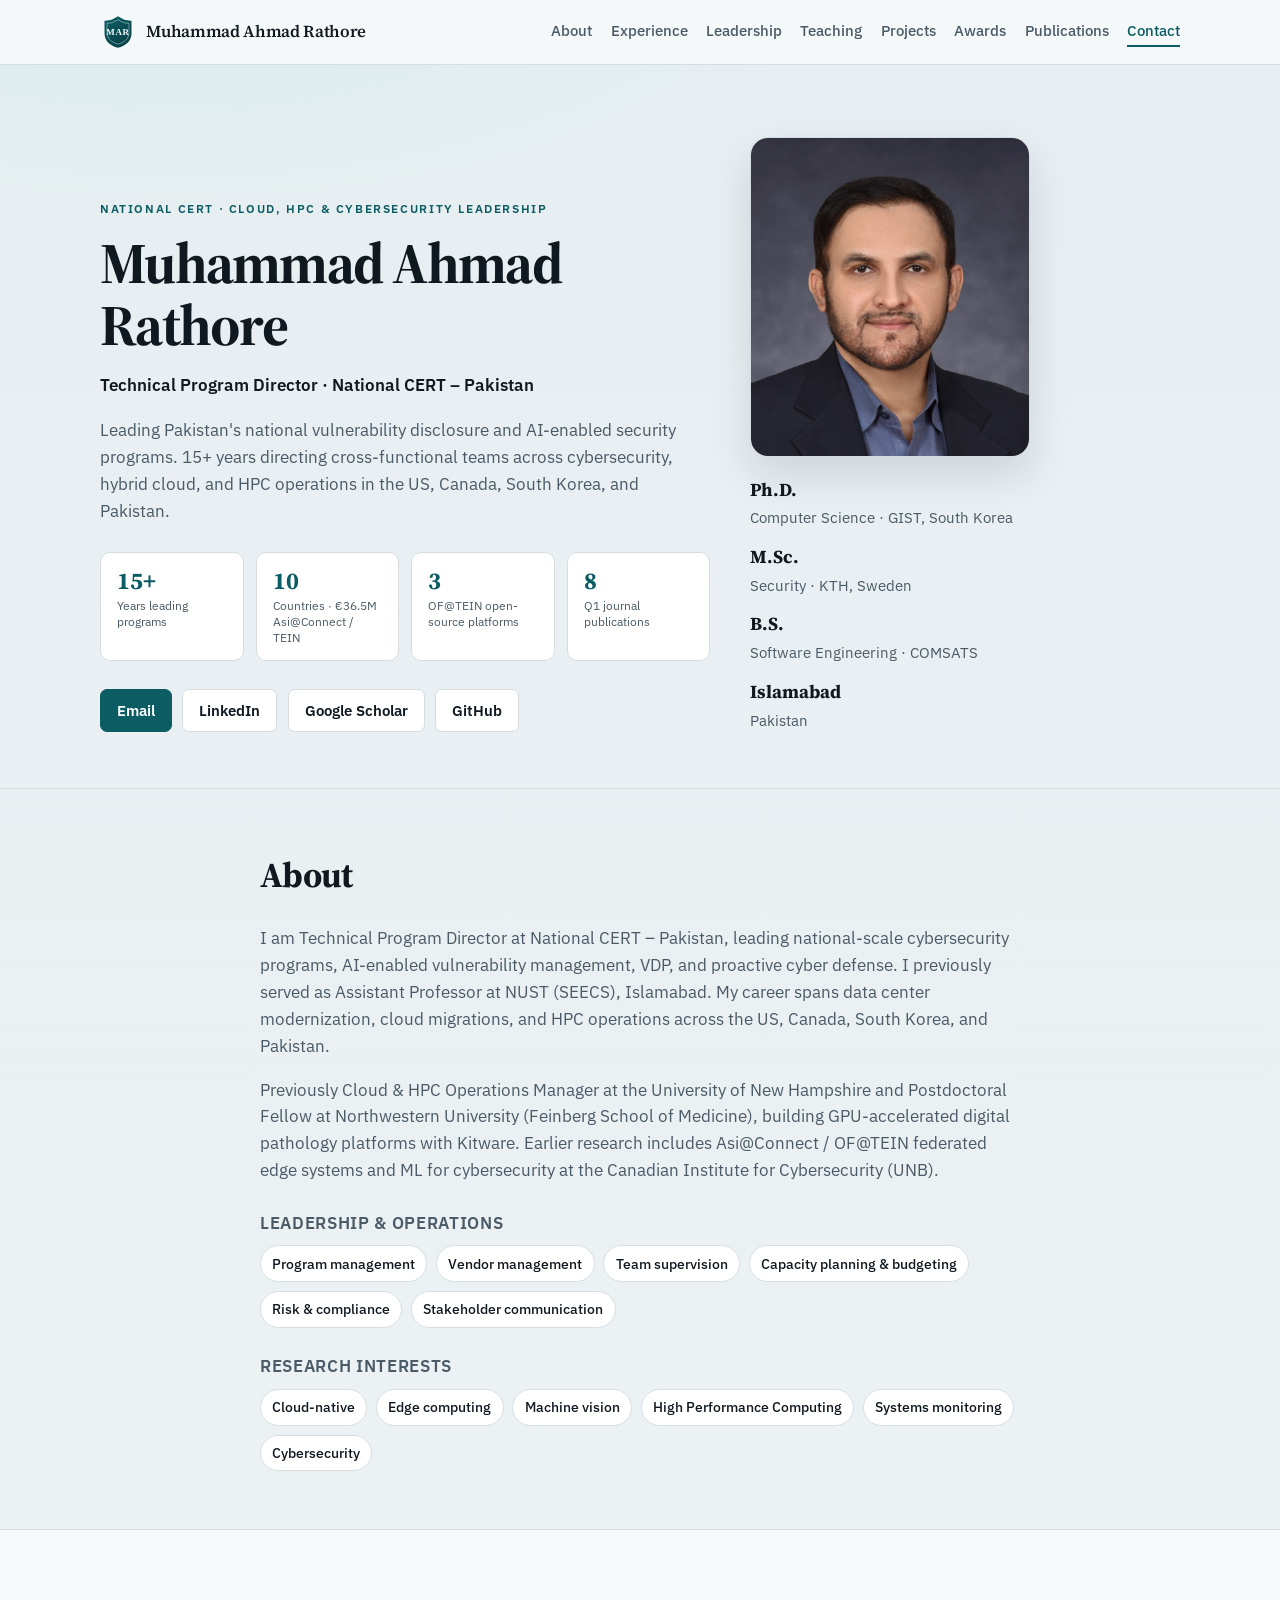
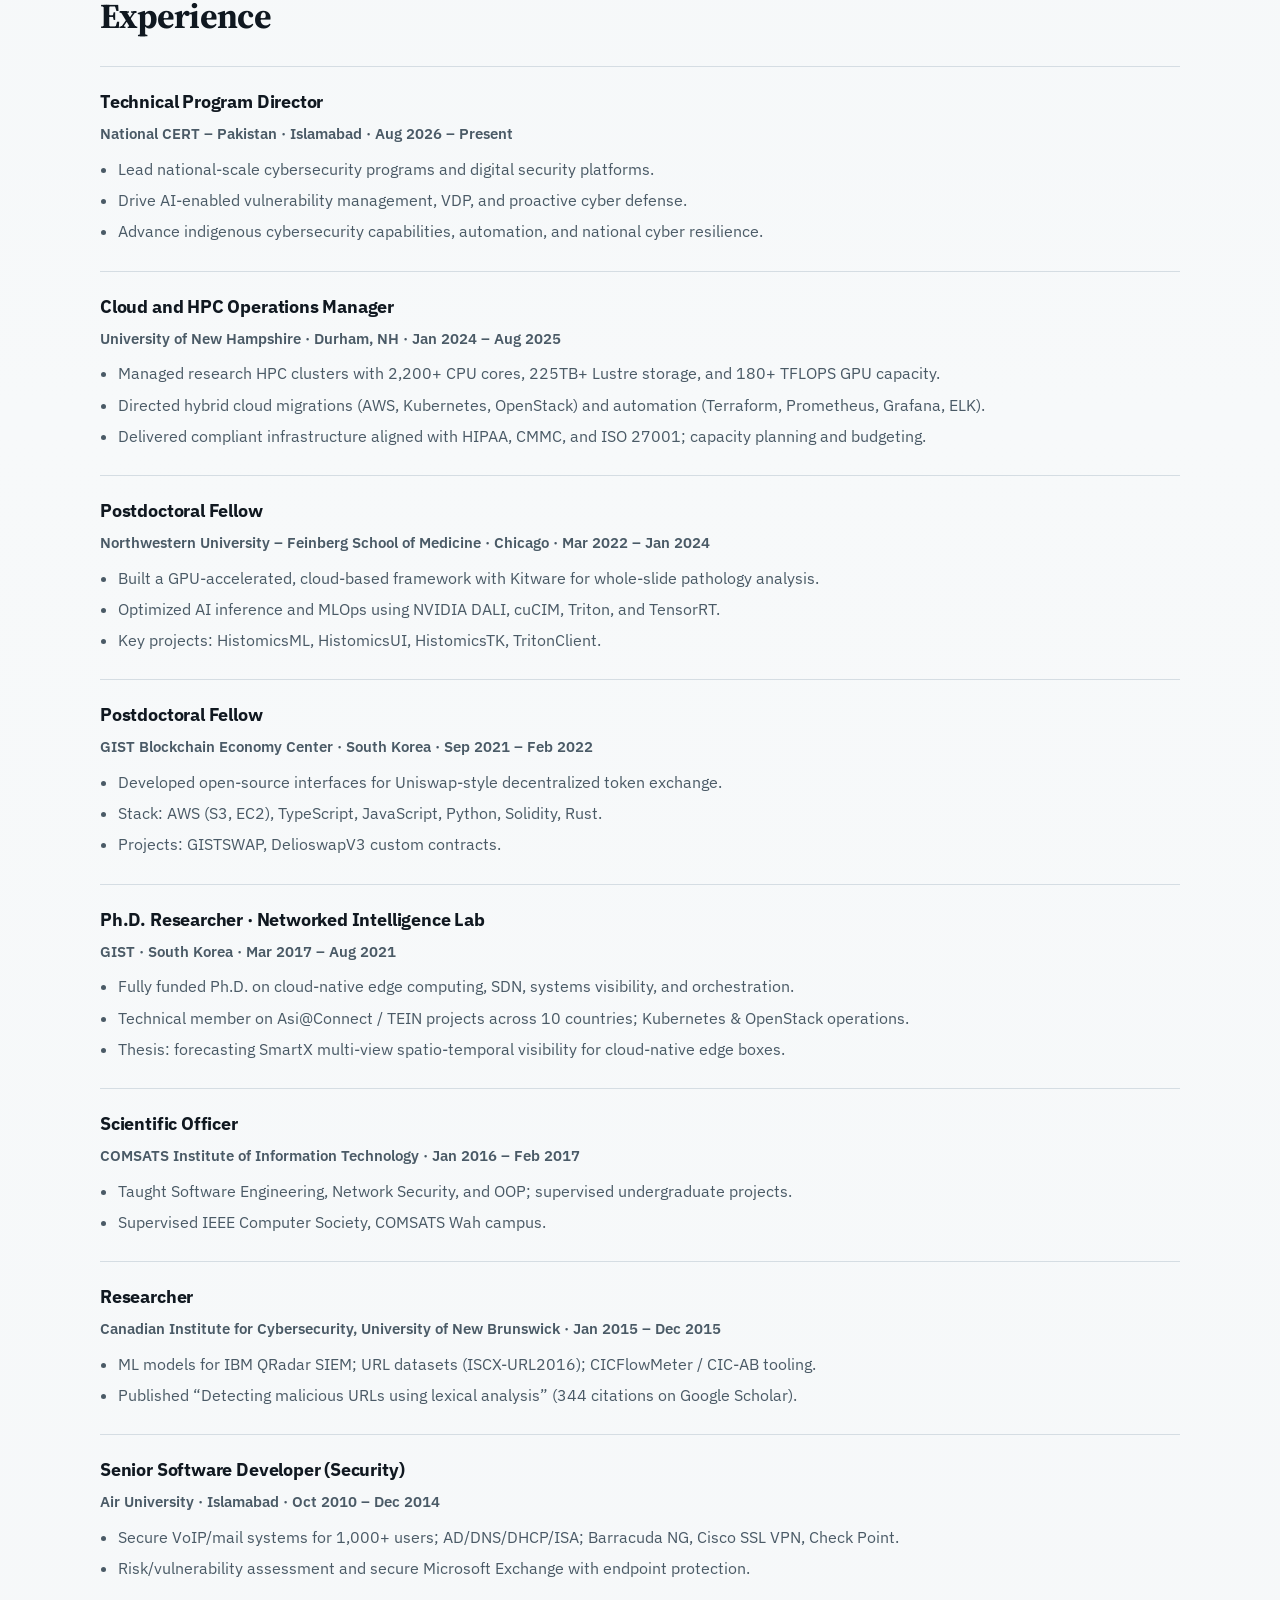
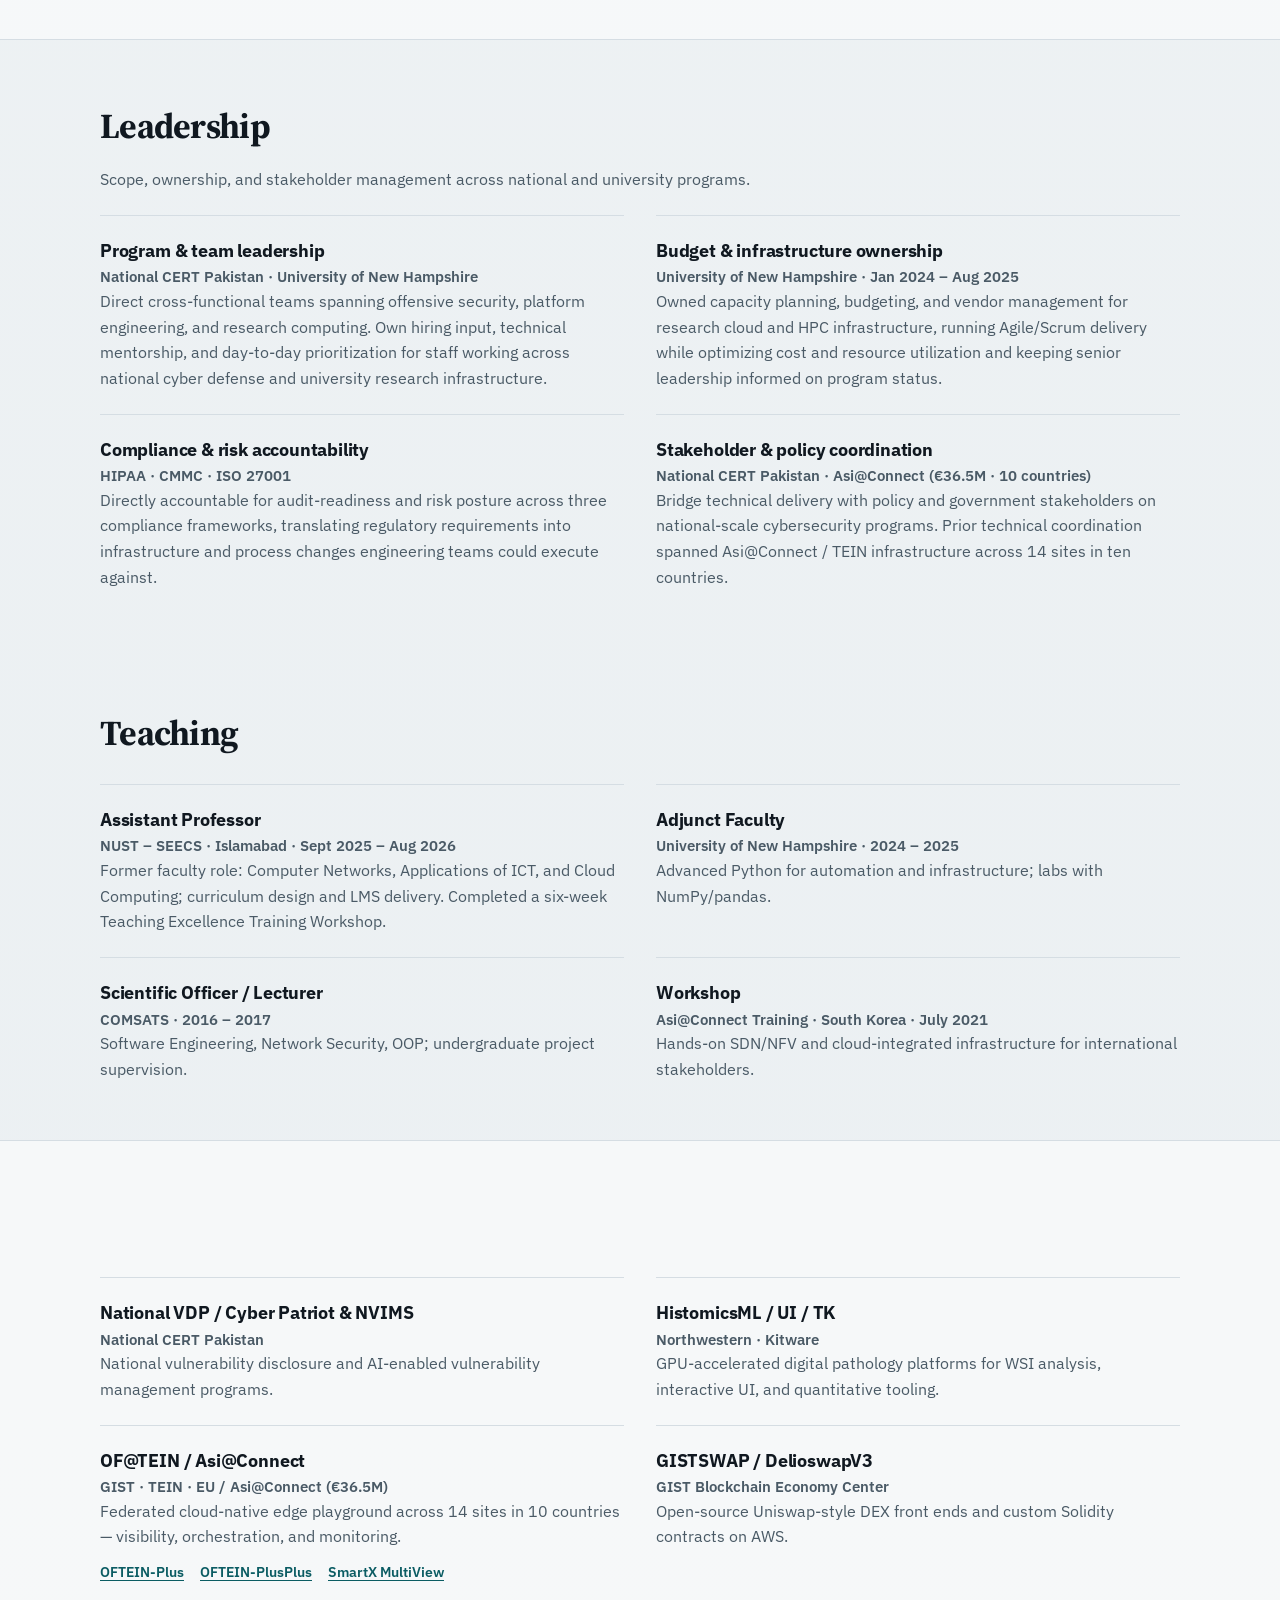
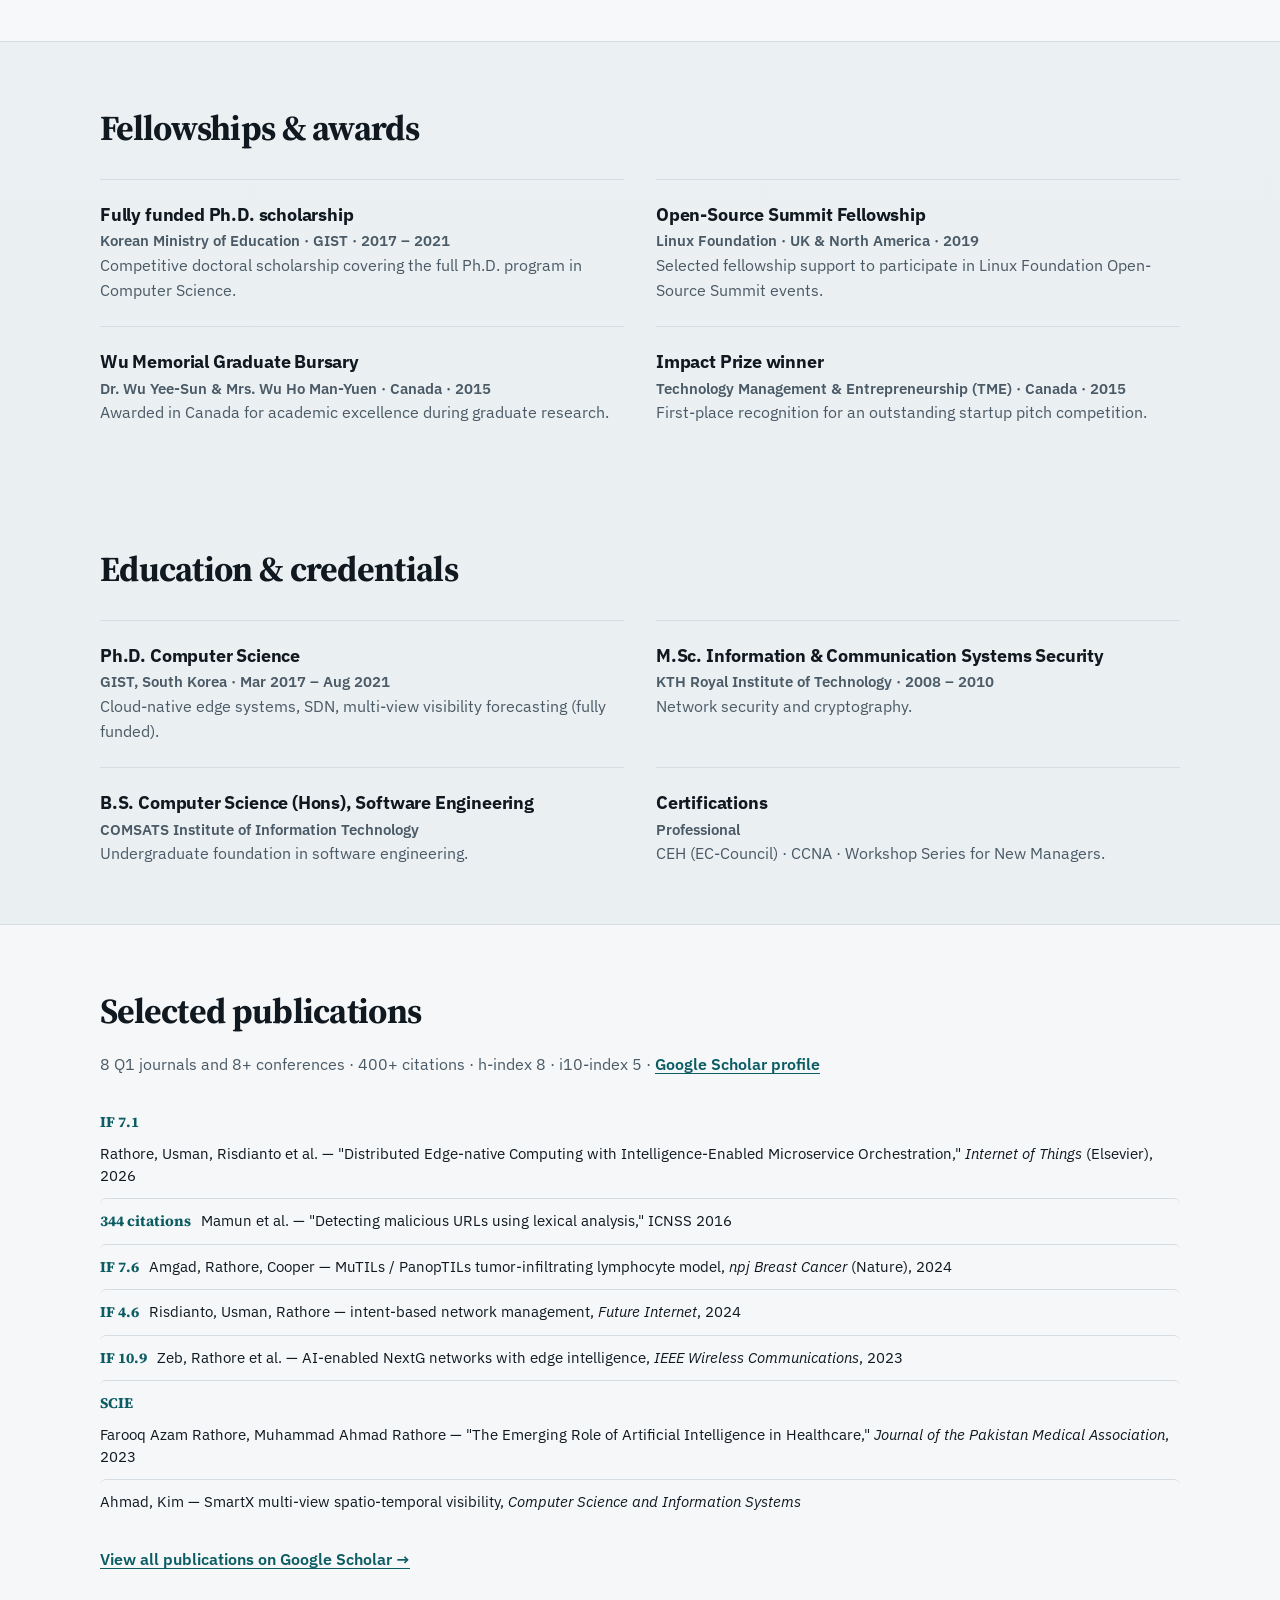
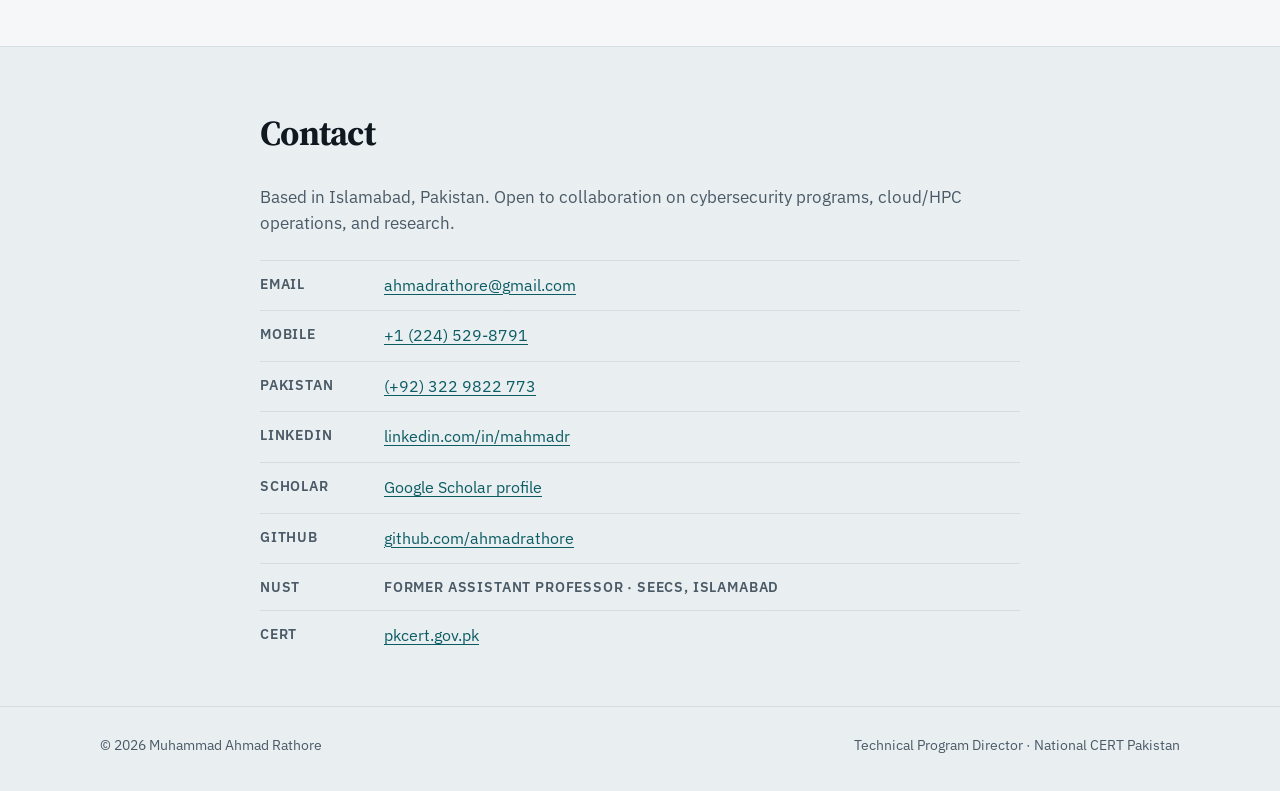
==== index.html @ 33377bb5 "Add fellowships/awards from CVs and strengthen scroll fade. Co-authored-by: Cursor <cursoragent@curs" ====
<!DOCTYPE html>
<html lang="en">
<head>
  <meta charset="UTF-8" />
  <meta name="viewport" content="width=device-width, initial-scale=1" />
  <meta name="description" content="Muhammad Ahmad Rathore — Technical Program Director at National CERT Pakistan. Cloud, HPC, cybersecurity, and research." />
  <title>Muhammad Ahmad Rathore</title>
  <link rel="preconnect" href="https://fonts.googleapis.com" />
  <link rel="preconnect" href="https://fonts.gstatic.com" crossorigin />
  <link href="https://fonts.googleapis.com/css2?family=IBM+Plex+Sans:wght@400;500;600;700&family=Source+Serif+4:opsz,wght@8..60,500;8..60,600;8..60,700&display=swap" rel="stylesheet" />
  <link rel="icon" href="assets/logo.svg" type="image/svg+xml" />
  <link rel="stylesheet" href="styles.css" />
</head>
<body>
  <header class="site-header">
    <div class="wrap header-inner">
      <a class="logo" href="#top">
        <img src="assets/logo.svg" alt="" width="36" height="36" />
        <span>Muhammad Ahmad Rathore</span>
      </a>
      <button class="nav-toggle" type="button" aria-label="Open menu" aria-expanded="false">Menu</button>
<nav class="site-nav" aria-label="Primary">
  <a href="#about">About</a>
  <a href="#experience">Experience</a>
  <a href="#leadership">Leadership</a>
  <a href="#teaching">Teaching</a>
  <a href="#projects">Projects</a>
  <a href="#awards">Awards</a>
  <a href="#publications">Publications</a>
  <a href="#contact">Contact</a>
</nav>
    </div>
  </header>

  <main id="top">
<section class="hero">
  <div class="wrap hero-grid">
    <div class="hero-copy">
      <p class="eyebrow">National CERT · Cloud, HPC &amp; Cybersecurity Leadership</p>
      <h1>Muhammad Ahmad Rathore</h1>
      <p class="role">Technical Program Director · National CERT – Pakistan</p>
      <p class="lede">
        Leading Pakistan's national vulnerability disclosure and AI-enabled security programs.
        15+ years directing cross-functional teams across cybersecurity, hybrid cloud, and HPC
        operations in the US, Canada, South Korea, and Pakistan.
      </p>

      <!-- NEW: impact stats band -->
      <div class="hero-stats reveal-group" aria-label="Career highlights">
        <div class="hero-stat">
          <span class="hero-stat-value" data-count-to="15" data-count-suffix="+">0</span>
          <span class="hero-stat-label">Years leading programs</span>
        </div>
        <div class="hero-stat">
          <span class="hero-stat-value" data-count-to="10">0</span>
          <span class="hero-stat-label">Countries · €36.5M Asi@Connect / TEIN</span>
        </div>
        <div class="hero-stat">
          <span class="hero-stat-value" data-count-to="3">0</span>
          <span class="hero-stat-label">OF@TEIN open-source platforms</span>
        </div>
        <div class="hero-stat">
          <span class="hero-stat-value" data-count-to="8">0</span>
          <span class="hero-stat-label">Q1 journal publications</span>
        </div>
      </div>

      <div class="hero-actions">
        <a class="btn primary" href="mailto:ahmadrathore@gmail.com">Email</a>
        <a class="btn" href="https://www.linkedin.com/in/mahmadr" target="_blank" rel="noopener">LinkedIn</a>
        <a class="btn" href="https://scholar.google.com/citations?user=GoiH9mkAAAAJ&amp;hl=en" target="_blank" rel="noopener">Google Scholar</a>
        <a class="btn" href="https://github.com/ahmadrathore" target="_blank" rel="noopener">GitHub</a>
      </div>
    </div>

    <aside class="hero-aside reveal" aria-label="Profile">
      <img class="portrait" src="assets/profile.jpg" alt="Portrait of Muhammad Ahmad Rathore" width="320" height="320" />
      <div class="hero-facts">
        <div><strong>Ph.D.</strong><span>Computer Science · GIST, South Korea</span></div>
        <div><strong>M.Sc.</strong><span>Security · KTH, Sweden</span></div>
        <div><strong>B.S.</strong><span>Software Engineering · COMSATS</span></div>
        <div><strong>Islamabad</strong><span>Pakistan</span></div>
      </div>
    </aside>
  </div>
</section>

    <section id="about" class="section">
      <div class="wrap narrow">
        <h2 class="reveal">About</h2>
        <p>
          I am Technical Program Director at National CERT – Pakistan, leading national-scale cybersecurity programs,
          AI-enabled vulnerability management, VDP, and proactive cyber defense. I previously served as Assistant Professor
          at NUST (SEECS), Islamabad. My career spans data center modernization, cloud migrations, and HPC
          operations across the US, Canada, South Korea, and Pakistan.
        </p>
        <p>
          Previously Cloud &amp; HPC Operations Manager at the University of New Hampshire and Postdoctoral Fellow at
          Northwestern University (Feinberg School of Medicine), building GPU-accelerated digital pathology platforms
          with Kitware. Earlier research includes Asi@Connect / OF@TEIN federated edge systems and ML for cybersecurity
          at the Canadian Institute for Cybersecurity (UNB).
        </p>
        <p class="interests-label">Leadership &amp; operations</p>
        <ul class="skill-row reveal-group">
          <li>Program management</li>
          <li>Vendor management</li>
          <li>Team supervision</li>
          <li>Capacity planning &amp; budgeting</li>
          <li>Risk &amp; compliance</li>
          <li>Stakeholder communication</li>
        </ul>
        <p class="interests-label">Research interests</p>
        <ul class="skill-row reveal-group">
          <li>Cloud-native</li>
          <li>Edge computing</li>
          <li>Machine vision</li>
          <li>High Performance Computing</li>
          <li>Systems monitoring</li>
          <li>Cybersecurity</li>
        </ul>
      </div>
    </section>

    <section id="experience" class="section tint">
      <div class="wrap">
        <h2 class="reveal">Experience</h2>
        <div class="timeline reveal-group">
          <article>
            <header>
              <h3>Technical Program Director</h3>
              <p class="meta">National CERT – Pakistan · Islamabad · Aug 2026 – Present</p>
            </header>
            <ul>
              <li>Lead national-scale cybersecurity programs and digital security platforms.</li>
              <li>Drive AI-enabled vulnerability management, VDP, and proactive cyber defense.</li>
              <li>Advance indigenous cybersecurity capabilities, automation, and national cyber resilience.</li>
            </ul>
          </article>
          <article>
            <header>
              <h3>Cloud and HPC Operations Manager</h3>
              <p class="meta">University of New Hampshire · Durham, NH · Jan 2024 – Aug 2025</p>
            </header>
            <ul>
              <li>Managed research HPC clusters with 2,200+ CPU cores, 225TB+ Lustre storage, and 180+ TFLOPS GPU capacity.</li>
              <li>Directed hybrid cloud migrations (AWS, Kubernetes, OpenStack) and automation (Terraform, Prometheus, Grafana, ELK).</li>
              <li>Delivered compliant infrastructure aligned with HIPAA, CMMC, and ISO 27001; capacity planning and budgeting.</li>
            </ul>
          </article>
          <article>
            <header>
              <h3>Postdoctoral Fellow</h3>
              <p class="meta">Northwestern University – Feinberg School of Medicine · Chicago · Mar 2022 – Jan 2024</p>
            </header>
            <ul>
              <li>Built a GPU-accelerated, cloud-based framework with Kitware for whole-slide pathology analysis.</li>
              <li>Optimized AI inference and MLOps using NVIDIA DALI, cuCIM, Triton, and TensorRT.</li>
              <li>Key projects: HistomicsML, HistomicsUI, HistomicsTK, TritonClient.</li>
            </ul>
          </article>
          <article>
            <header>
              <h3>Postdoctoral Fellow</h3>
              <p class="meta">GIST Blockchain Economy Center · South Korea · Sep 2021 – Feb 2022</p>
            </header>
            <ul>
              <li>Developed open-source interfaces for Uniswap-style decentralized token exchange.</li>
              <li>Stack: AWS (S3, EC2), TypeScript, JavaScript, Python, Solidity, Rust.</li>
              <li>Projects: GISTSWAP, DelioswapV3 custom contracts.</li>
            </ul>
          </article>
          <article>
            <header>
              <h3>Ph.D. Researcher · Networked Intelligence Lab</h3>
              <p class="meta">GIST · South Korea · Mar 2017 – Aug 2021</p>
            </header>
            <ul>
              <li>Fully funded Ph.D. on cloud-native edge computing, SDN, systems visibility, and orchestration.</li>
              <li>Technical member on Asi@Connect / TEIN projects across 10 countries; Kubernetes &amp; OpenStack operations.</li>
              <li>Thesis: forecasting SmartX multi-view spatio-temporal visibility for cloud-native edge boxes.</li>
            </ul>
          </article>
          <article>
            <header>
              <h3>Scientific Officer</h3>
              <p class="meta">COMSATS Institute of Information Technology · Jan 2016 – Feb 2017</p>
            </header>
            <ul>
              <li>Taught Software Engineering, Network Security, and OOP; supervised undergraduate projects.</li>
              <li>Supervised IEEE Computer Society, COMSATS Wah campus.</li>
            </ul>
          </article>
          <article>
            <header>
              <h3>Researcher</h3>
              <p class="meta">Canadian Institute for Cybersecurity, University of New Brunswick · Jan 2015 – Dec 2015</p>
            </header>
            <ul>
              <li>ML models for IBM QRadar SIEM; URL datasets (ISCX-URL2016); CICFlowMeter / CIC-AB tooling.</li>
              <li>Published “Detecting malicious URLs using lexical analysis” (344 citations on Google Scholar).</li>
            </ul>
          </article>
          <article>
            <header>
              <h3>Senior Software Developer (Security)</h3>
              <p class="meta">Air University · Islamabad · Oct 2010 – Dec 2014</p>
            </header>
            <ul>
              <li>Secure VoIP/mail systems for 1,000+ users; AD/DNS/DHCP/ISA; Barracuda NG, Cisco SSL VPN, Check Point.</li>
              <li>Risk/vulnerability assessment and secure Microsoft Exchange with endpoint protection.</li>
            </ul>
          </article>
        </div>
      </div>
    </section>

<section id="leadership" class="section">
  <div class="wrap">
    <h2 class="reveal">Leadership</h2>
    <p class="section-note">Scope, ownership, and stakeholder management across national and university programs.</p>

    <div class="split reveal-group">
      <article>
        <h3>Program &amp; team leadership</h3>
        <p class="meta">National CERT Pakistan · University of New Hampshire</p>
        <p>
          Direct cross-functional teams spanning offensive security, platform engineering, and
          research computing. Own hiring input, technical mentorship, and day-to-day prioritization
          for staff working across national cyber defense and university research infrastructure.
        </p>
      </article>

      <article>
        <h3>Budget &amp; infrastructure ownership</h3>
        <p class="meta">University of New Hampshire · Jan 2024 – Aug 2025</p>
        <p>
          Owned capacity planning, budgeting, and vendor management for research cloud and HPC
          infrastructure, running Agile/Scrum delivery while optimizing cost and resource
          utilization and keeping senior leadership informed on program status.
        </p>
      </article>

      <article>
        <h3>Compliance &amp; risk accountability</h3>
        <p class="meta">HIPAA · CMMC · ISO 27001</p>
        <p>
          Directly accountable for audit-readiness and risk posture across three compliance
          frameworks, translating regulatory requirements into infrastructure and process changes
          engineering teams could execute against.
        </p>
      </article>

      <article>
        <h3>Stakeholder &amp; policy coordination</h3>
        <p class="meta">National CERT Pakistan · Asi@Connect (€36.5M · 10 countries)</p>
        <p>
          Bridge technical delivery with policy and government stakeholders on national-scale
          cybersecurity programs. Prior technical coordination spanned Asi@Connect / TEIN
          infrastructure across 14 sites in ten countries.
        </p>
      </article>
    </div>
  </div>
</section>

    <section id="teaching" class="section">
      <div class="wrap">
        <h2 class="reveal">Teaching</h2>
        <div class="split reveal-group">
          <article>
            <h3>Assistant Professor</h3>
            <p class="meta">NUST – SEECS · Islamabad · Sept 2025 – Aug 2026</p>
            <p>Former faculty role: Computer Networks, Applications of ICT, and Cloud Computing; curriculum design and LMS delivery. Completed a six-week Teaching Excellence Training Workshop.</p>
          </article>
          <article>
            <h3>Adjunct Faculty</h3>
            <p class="meta">University of New Hampshire · 2024 – 2025</p>
            <p>Advanced Python for automation and infrastructure; labs with NumPy/pandas.</p>
          </article>
          <article>
            <h3>Scientific Officer / Lecturer</h3>
            <p class="meta">COMSATS · 2016 – 2017</p>
            <p>Software Engineering, Network Security, OOP; undergraduate project supervision.</p>
          </article>
          <article>
            <h3>Workshop</h3>
            <p class="meta">Asi@Connect Training · South Korea · July 2021</p>
            <p>Hands-on SDN/NFV and cloud-integrated infrastructure for international stakeholders.</p>
          </article>
        </div>
      </div>
    </section>

    <section id="projects" class="section tint">
      <div class="wrap">
        <h2 class="reveal">Projects</h2>
        <div class="split reveal-group">
          <article>
            <h3>National VDP / Cyber Patriot &amp; NVIMS</h3>
            <p class="meta">National CERT Pakistan</p>
            <p>National vulnerability disclosure and AI-enabled vulnerability management programs.</p>
          </article>
          <article>
            <h3>HistomicsML / UI / TK</h3>
            <p class="meta">Northwestern · Kitware</p>
            <p>GPU-accelerated digital pathology platforms for WSI analysis, interactive UI, and quantitative tooling.</p>
          </article>
          <article>
            <h3>OF@TEIN / Asi@Connect</h3>
            <p class="meta">GIST · TEIN · EU / Asi@Connect (€36.5M)</p>
            <p>Federated cloud-native edge playground across 14 sites in 10 countries — visibility, orchestration, and monitoring.</p>
            <p class="project-links">
              <a href="https://github.com/OFTEIN-NET/OFTEIN-Plus" target="_blank" rel="noopener">OFTEIN-Plus</a>
              <a href="https://github.com/OFTEIN-NET/OFTEIN-PlusPlus" target="_blank" rel="noopener">OFTEIN-PlusPlus</a>
              <a href="https://github.com/OFTEIN-NET/Visualization-SmartX-MultiView-OFTEIN" target="_blank" rel="noopener">SmartX MultiView</a>
            </p>
          </article>
          <article>
            <h3>GISTSWAP / DelioswapV3</h3>
            <p class="meta">GIST Blockchain Economy Center</p>
            <p>Open-source Uniswap-style DEX front ends and custom Solidity contracts on AWS.</p>
          </article>
        </div>
      </div>
    </section>

    <section id="awards" class="section">
      <div class="wrap">
        <h2 class="reveal">Fellowships &amp; awards</h2>
        <div class="split reveal-group">
          <article>
            <h3>Fully funded Ph.D. scholarship</h3>
            <p class="meta">Korean Ministry of Education · GIST · 2017 – 2021</p>
            <p>Competitive doctoral scholarship covering the full Ph.D. program in Computer Science.</p>
          </article>
          <article>
            <h3>Open-Source Summit Fellowship</h3>
            <p class="meta">Linux Foundation · UK &amp; North America · 2019</p>
            <p>Selected fellowship support to participate in Linux Foundation Open-Source Summit events.</p>
          </article>
          <article>
            <h3>Wu Memorial Graduate Bursary</h3>
            <p class="meta">Dr. Wu Yee-Sun &amp; Mrs. Wu Ho Man-Yuen · Canada · 2015</p>
            <p>Awarded in Canada for academic excellence during graduate research.</p>
          </article>
          <article>
            <h3>Impact Prize winner</h3>
            <p class="meta">Technology Management &amp; Entrepreneurship (TME) · Canada · 2015</p>
            <p>First-place recognition for an outstanding startup pitch competition.</p>
          </article>
        </div>
      </div>
    </section>

    <section id="education" class="section">
      <div class="wrap">
        <h2 class="reveal">Education &amp; credentials</h2>
        <div class="split reveal-group">
          <article>
            <h3>Ph.D. Computer Science</h3>
            <p class="meta">GIST, South Korea · Mar 2017 – Aug 2021</p>
            <p>Cloud-native edge systems, SDN, multi-view visibility forecasting (fully funded).</p>
          </article>
          <article>
            <h3>M.Sc. Information &amp; Communication Systems Security</h3>
            <p class="meta">KTH Royal Institute of Technology · 2008 – 2010</p>
            <p>Network security and cryptography.</p>
          </article>
          <article>
            <h3>B.S. Computer Science (Hons), Software Engineering</h3>
            <p class="meta">COMSATS Institute of Information Technology</p>
            <p>Undergraduate foundation in software engineering.</p>
          </article>
          <article>
            <h3>Certifications</h3>
            <p class="meta">Professional</p>
            <p>CEH (EC-Council) · CCNA · Workshop Series for New Managers.</p>
          </article>
        </div>
      </div>
    </section>

<section id="publications" class="section tint">
  <div class="wrap">
    <h2 class="reveal">Selected publications</h2>
    <p class="section-note">
      8 Q1 journals and 8+ conferences · 400+ citations · h-index 8 · i10-index 5 ·
      <a href="https://scholar.google.com/citations?user=GoiH9mkAAAAJ&amp;hl=en" target="_blank" rel="noopener">Google Scholar profile</a>
    </p>

    <ul class="pubs-compact reveal-group">
      <li>
        <span class="pub-cite">IF 7.1</span>
        <span class="pub-line">Rathore, Usman, Risdianto et al. — "Distributed Edge-native Computing with Intelligence-Enabled Microservice Orchestration," <em>Internet of Things</em> (Elsevier), 2026</span>
      </li>
      <li>
        <span class="pub-cite">344 citations</span>
        <span class="pub-line">Mamun et al. — "Detecting malicious URLs using lexical analysis," ICNSS 2016</span>
      </li>
      <li>
        <span class="pub-cite">IF 7.6</span>
        <span class="pub-line">Amgad, Rathore, Cooper — MuTILs / PanopTILs tumor-infiltrating lymphocyte model, <em>npj Breast Cancer</em> (Nature), 2024</span>
      </li>
      <li>
        <span class="pub-cite">IF 4.6</span>
        <span class="pub-line">Risdianto, Usman, Rathore — intent-based network management, <em>Future Internet</em>, 2024</span>
      </li>
      <li>
        <span class="pub-cite">IF 10.9</span>
        <span class="pub-line">Zeb, Rathore et al. — AI-enabled NextG networks with edge intelligence, <em>IEEE Wireless Communications</em>, 2023</span>
      </li>
      <li>
        <span class="pub-cite">SCIE</span>
        <span class="pub-line">Farooq Azam Rathore, Muhammad Ahmad Rathore — "The Emerging Role of Artificial Intelligence in Healthcare," <em>Journal of the Pakistan Medical Association</em>, 2023</span>
      </li>
      <li>
        <span class="pub-line">Ahmad, Kim — SmartX multi-view spatio-temporal visibility, <em>Computer Science and Information Systems</em></span>
      </li>
    </ul>

    <p class="more-link">
      <a href="https://scholar.google.com/citations?user=GoiH9mkAAAAJ&amp;hl=en" target="_blank" rel="noopener">View all publications on Google Scholar →</a>
    </p>
  </div>
</section>

    <section id="contact" class="section">
      <div class="wrap narrow">
        <h2 class="reveal">Contact</h2>
        <p>Based in Islamabad, Pakistan. Open to collaboration on cybersecurity programs, cloud/HPC operations, and research.</p>
        <ul class="contact-list reveal-group">
          <li><span>Email</span><a href="mailto:ahmadrathore@gmail.com">ahmadrathore@gmail.com</a></li>
          <li><span>Mobile</span><a href="tel:+12245298791">+1 (224) 529-8791</a></li>
          <li><span>Pakistan</span><a href="tel:+923229822773">(+92) 322 9822 773</a></li>
          <li><span>LinkedIn</span><a href="https://www.linkedin.com/in/mahmadr" target="_blank" rel="noopener">linkedin.com/in/mahmadr</a></li>
          <li><span>Scholar</span><a href="https://scholar.google.com/citations?user=GoiH9mkAAAAJ&amp;hl=en" target="_blank" rel="noopener">Google Scholar profile</a></li>
          <li><span>GitHub</span><a href="https://github.com/ahmadrathore" target="_blank" rel="noopener">github.com/ahmadrathore</a></li>
          <li><span>NUST</span><span>Former Assistant Professor · SEECS, Islamabad</span></li>
          <li><span>CERT</span><a href="https://pkcert.gov.pk" target="_blank" rel="noopener">pkcert.gov.pk</a></li>
        </ul>
      </div>
    </section>
  </main>

  <footer class="site-footer">
    <div class="wrap">
      <p>© <span id="year"></span> Muhammad Ahmad Rathore</p>
      <p>Technical Program Director · National CERT Pakistan</p>
    </div>
  </footer>
  <script src="script.js"></script>
</body>
</html>
---- styles.css ----
:root {
  --ink: #101820;
  --muted: #4a5a66;
  --line: #d5dde3;
  --paper: #eef2f4;
  --panel: #f7f9fa;
  --teal: #0b5c63;
  --teal-deep: #083f44;
  --accent: #c45c26;
  --max: 1080px;
  --font: "IBM Plex Sans", system-ui, sans-serif;
  --display: "Source Serif 4", Georgia, serif;
}

* { box-sizing: border-box; }
html { scroll-behavior: smooth; }
body {
  margin: 0;
  font-family: var(--font);
  color: var(--ink);
  background:
    radial-gradient(1200px 500px at 10% -10%, #d9ecec 0%, transparent 55%),
    linear-gradient(180deg, #e7eef1 0%, var(--paper) 28%, #e9eef1 100%);
  line-height: 1.6;
  font-size: 16px;
}
a { color: var(--teal); text-decoration-thickness: 1px; text-underline-offset: 3px; }
a:hover { color: var(--teal-deep); }
img { max-width: 100%; }
.wrap { width: min(var(--max), calc(100% - 2.5rem)); margin-inline: auto; }
.narrow { width: min(760px, calc(100% - 2.5rem)); }

.site-header {
  position: sticky; top: 0; z-index: 20;
  backdrop-filter: blur(10px);
  background: rgba(247, 249, 250, 0.9);
  border-bottom: 1px solid var(--line);
}
.header-inner {
  display: flex; align-items: center; justify-content: space-between;
  min-height: 64px; gap: 1rem;
}
.logo {
  display: inline-flex;
  align-items: center;
  gap: 0.65rem;
  font-family: var(--display);
  font-weight: 600;
  font-size: 1.05rem;
  color: var(--ink);
  text-decoration: none;
  letter-spacing: -0.02em;
}
.logo img {
  width: 36px;
  height: 36px;
  flex-shrink: 0;
  border-radius: 8px;
}
.site-nav { display: flex; flex-wrap: wrap; gap: 0.9rem 1.15rem; }
.site-nav a {
  color: var(--muted);
  text-decoration: none;
  font-size: 0.92rem;
  font-weight: 500;
}
.site-nav a:hover { color: var(--teal); }
.nav-toggle {
  display: none;
  border: 1px solid var(--line);
  background: #fff;
  padding: 0.45rem 0.75rem;
  border-radius: 6px;
  font: inherit;
}

.hero {
  padding: 4.5rem 0 3.5rem;
  border-bottom: 1px solid var(--line);
}
.hero-grid {
  display: grid;
  grid-template-columns: 1.35fr 0.95fr;
  gap: 2.5rem;
  align-items: end;
}
.eyebrow {
  margin: 0 0 0.85rem;
  text-transform: uppercase;
  letter-spacing: 0.14em;
  font-size: 0.72rem;
  font-weight: 600;
  color: var(--teal);
}
.hero h1 {
  margin: 0;
  font-family: var(--display);
  font-size: clamp(2.4rem, 5vw, 3.6rem);
  line-height: 1.08;
  letter-spacing: -0.03em;
  font-weight: 700;
}
.role {
  margin: 1rem 0 0;
  font-size: 1.05rem;
  font-weight: 600;
  color: var(--ink);
}
.lede {
  margin: 1.1rem 0 0;
  max-width: 40rem;
  color: var(--muted);
  font-size: 1.05rem;
}
.hero-actions {
  display: flex; flex-wrap: wrap; gap: 0.65rem;
  margin-top: 1.6rem;
}
.btn {
  display: inline-flex; align-items: center; justify-content: center;
  min-height: 42px; padding: 0.55rem 1rem;
  border: 1px solid var(--line);
  border-radius: 7px;
  background: #fff;
  color: var(--ink);
  text-decoration: none;
  font-weight: 600;
  font-size: 0.92rem;
}
.btn.primary {
  background: var(--teal);
  border-color: var(--teal);
  color: #fff;
}
.btn.primary:hover { background: var(--teal-deep); color: #fff; }
.btn:hover { border-color: #9eb0ba; }

.hero-aside {
  display: grid;
  gap: 1.1rem;
  justify-items: start;
}
.portrait {
  width: min(280px, 100%);
  aspect-ratio: 1;
  object-fit: cover;
  object-position: center top;
  border-radius: 18px;
  border: 1px solid var(--line);
  box-shadow: 0 18px 40px rgba(16, 24, 32, 0.12);
  background: #fff;
}
.hero-facts {
  display: grid;
  gap: 0.75rem;
  width: min(280px, 100%);
  padding: 0;
  border-top: 0;
}
.hero-facts div {
  display: grid;
  gap: 0.15rem;
}
.hero-facts strong {
  font-family: var(--display);
  font-size: 1.15rem;
}
.hero-facts span { color: var(--muted); font-size: 0.92rem; }

.section { padding: 3.6rem 0; }
.section.tint {
  background: rgba(255, 255, 255, 0.55);
  border-block: 1px solid var(--line);
}
.section h2 {
  margin: 0 0 1.4rem;
  font-family: var(--display);
  font-size: clamp(1.7rem, 3vw, 2.2rem);
  letter-spacing: -0.02em;
}
.section-note { margin: -0.6rem 0 1.4rem; color: var(--muted); }
.section p { color: var(--muted); }
.section .narrow > p { font-size: 1.05rem; }

.interests-label {
  margin: 1.6rem 0 0.55rem;
  font-size: 0.82rem;
  font-weight: 600;
  letter-spacing: 0.04em;
  text-transform: uppercase;
  color: var(--muted);
}
.skill-row {
  list-style: none;
  display: flex; flex-wrap: wrap; gap: 0.55rem;
  padding: 0; margin: 0;
}
.skill-row li {
  padding: 0.4rem 0.7rem;
  border: 1px solid var(--line);
  border-radius: 999px;
  background: #fff;
  color: var(--ink);
  font-size: 0.86rem;
  font-weight: 500;
}
.pubs li {
  position: relative;
  padding-right: 3.5rem;
}
.cite-count {
  position: absolute;
  right: 0;
  top: 0;
  min-width: 2.4rem;
  text-align: right;
  font-family: var(--display);
  font-weight: 700;
  font-size: 1.05rem;
  color: var(--teal);
  line-height: 1.3;
}
.section-note a { color: var(--teal); font-weight: 600; }

.timeline { display: grid; gap: 1.6rem; }
.timeline article, .split article {
  padding: 1.25rem 0 0;
  border-top: 1px solid var(--line);
}
.timeline h3, .split h3 {
  margin: 0;
  font-size: 1.15rem;
  letter-spacing: -0.01em;
}
.meta {
  margin: 0.35rem 0 0.7rem;
  color: var(--teal);
  font-size: 0.92rem;
  font-weight: 600;
}
.timeline ul {
  margin: 0;
  padding-left: 1.15rem;
  color: var(--muted);
}
.timeline li + li { margin-top: 0.35rem; }
.split {
  display: grid;
  grid-template-columns: 1fr 1fr;
  gap: 1.4rem 2rem;
}
.split p { margin: 0; }
.project-links {
  display: flex;
  flex-wrap: wrap;
  gap: 0.55rem 1rem;
  margin-top: 0.7rem !important;
  font-size: 0.88rem;
  font-weight: 600;
}

.pubs {
  margin: 0;
  padding-left: 1.2rem;
  color: var(--muted);
}
.pubs li + li { margin-top: 1rem; }
.pubs em { color: var(--ink); font-style: italic; }
.more-link { margin-top: 1.4rem; font-weight: 600; }

.contact-list {
  list-style: none;
  padding: 0;
  margin: 1.4rem 0 0;
  display: grid;
  gap: 0.75rem;
}
.contact-list li {
  display: grid;
  grid-template-columns: 7rem 1fr;
  gap: 0.75rem;
  padding-top: 0.75rem;
  border-top: 1px solid var(--line);
}
.contact-list span {
  color: var(--muted);
  font-size: 0.86rem;
  font-weight: 600;
  text-transform: uppercase;
  letter-spacing: 0.06em;
}

.site-footer {
  border-top: 1px solid var(--line);
  padding: 1.6rem 0 2.2rem;
  color: var(--muted);
  font-size: 0.9rem;
}
.site-footer .wrap {
  display: flex; justify-content: space-between; gap: 1rem; flex-wrap: wrap;
}
.site-footer p { margin: 0; }

@media (max-width: 860px) {
  .hero-grid, .split { grid-template-columns: 1fr; }
  .hero { padding-top: 3rem; }
  .hero-aside { justify-items: center; text-align: center; }
  .hero-facts { width: min(320px, 100%); text-align: left; }
  .portrait { width: min(220px, 70vw); }
  .nav-toggle { display: inline-flex; }
  .site-nav {
    display: none;
    position: absolute;
    left: 0; right: 0; top: 64px;
    flex-direction: column;
    gap: 0;
    background: #fff;
    border-bottom: 1px solid var(--line);
    padding: 0.5rem 1.25rem 1rem;
  }
  .site-nav.open { display: flex; }
  .site-nav a { padding: 0.55rem 0; border-bottom: 1px solid var(--line); }
  .contact-list li { grid-template-columns: 1fr; gap: 0.2rem; }
}

/*
  Token-matched version — uses the site's real custom properties
  (--line, --muted, --ink, --teal, --panel, --display) instead of the
  earlier placeholder rgba() values, so these blend with .skill-row,
  .timeline article, and .cite-count rather than looking bolted on.
*/

.hero-stats {
  display: grid;
  grid-template-columns: repeat(4, minmax(0, 1fr));
  gap: 12px;
  margin: 1.75rem 0 1.75rem;
}

.hero-stat {
  padding: 0.85rem 1rem;
  border-radius: 10px;
  background: #fff;
  border: 1px solid var(--line);
}

.hero-stat-value {
  display: block;
  font-family: var(--display);
  font-weight: 700;
  font-size: 1.5rem;
  line-height: 1.15;
  color: var(--teal);
}

.hero-stat-label {
  display: block;
  margin-top: 0.2rem;
  font-size: 0.75rem;
  color: var(--muted);
  line-height: 1.35;
}

/* Mobile: 4-across gets cramped under ~480px, drop to a 2x2 grid */
@media (max-width: 480px) {
  .hero-stats {
    grid-template-columns: repeat(2, minmax(0, 1fr));
  }
}

/*
  Compact publications list — quieter single-line-per-entry treatment
  so publications don't compete with Experience / Leadership for
  attention. Reuses .cite-count's teal serif-numeral styling for
  visual continuity with the rest of the site.

  Note: this does NOT remove the old .pubs / .cite-count rules —
  they're simply unused once publications-compact.html replaces the
  old markup. Safe to delete later if you want to tidy the file.
*/

.pubs-compact {
  list-style: none;
  margin: 1rem 0 0;
  padding: 0;
}

.pubs-compact li {
  display: flex;
  flex-wrap: wrap;
  align-items: baseline;
  gap: 0.6rem;
  padding: 0.7rem 0;
  border-top: 1px solid var(--line);
  font-size: 0.92rem;
  line-height: 1.5;
  color: var(--muted);
}

.pubs-compact li:first-child {
  border-top: none;
}

.pub-cite {
  flex-shrink: 0;
  font-family: var(--display);
  font-weight: 700;
  font-size: 0.92rem;
  color: var(--teal);
}

.pub-line {
  color: var(--ink);
}

.pub-line em { color: var(--ink); font-style: italic; }


/*
  === DYNAMIC / MOTION LAYER ===
  Purely additive. Nothing above this point is modified. Adds:
  1. Slow ambient hero background shift (subtle, not a "blob" animation)
  2. Scroll-reveal fade/slide-in for sections and cards (.reveal class,
     toggled by IntersectionObserver in script.js)
  3. Gentle hover lift on cards, buttons, skill pills, portrait
  4. Animated underline on nav links + active-section highlight
  5. Count-up-ready hero stat numbers (animation itself driven by JS,
     this just adds a starting-state class)

  Respects prefers-reduced-motion throughout — anyone with that OS
  setting gets the instant, non-animated version automatically.
*/

/* 1. Ambient hero background — slow 20s drift between two soft states.
   Uses the same colors already in body{}'s gradient, just animates the
   radial gradient's position slightly so it feels alive without being
   distracting. */
@keyframes ambient-shift {
  0%   { background-position: 10% -10%, 0% 0%; }
  50%  { background-position: 18% -6%, 0% 0%; }
  100% { background-position: 10% -10%, 0% 0%; }
}
.hero {
  background:
    radial-gradient(1200px 500px at 10% -10%, #d9ecec 0%, transparent 55%),
    linear-gradient(180deg, transparent 0%, transparent 100%);
  background-size: 140% 140%, 100% 100%;
  animation: ambient-shift 22s ease-in-out infinite;
}

/* 2. Scroll reveal. JS adds .in-view to .reveal elements when they enter
   the viewport. Default state is a slight fade + rise; final state is
   fully visible in place. */
.reveal {
  opacity: 0;
  transform: translateY(28px);
  filter: blur(2px);
  transition: opacity 0.95s cubic-bezier(0.22, 1, 0.36, 1),
              transform 0.95s cubic-bezier(0.22, 1, 0.36, 1),
              filter 0.95s ease;
  will-change: opacity, transform, filter;
}
.reveal.in-view {
  opacity: 1;
  transform: translateY(0);
  filter: none;
}
/* Stagger children inside a revealed group (timeline articles, split
   grids, hero-stats, skill rows) so they don't all pop at once */
.reveal-group > * {
  opacity: 0;
  transform: translateY(22px);
}
.reveal-group.in-view > * {
  animation: reveal-rise 0.85s cubic-bezier(0.22, 1, 0.36, 1) both;
}
.reveal-group.in-view > *:nth-child(1) { animation-delay: 0.04s; }
.reveal-group.in-view > *:nth-child(2) { animation-delay: 0.12s; }
.reveal-group.in-view > *:nth-child(3) { animation-delay: 0.2s; }
.reveal-group.in-view > *:nth-child(4) { animation-delay: 0.28s; }
.reveal-group.in-view > *:nth-child(5) { animation-delay: 0.36s; }
.reveal-group.in-view > *:nth-child(6) { animation-delay: 0.44s; }
.reveal-group.in-view > *:nth-child(n+7) { animation-delay: 0.5s; }
@keyframes reveal-rise {
  from { opacity: 0; transform: translateY(22px); filter: blur(1.5px); }
  to   { opacity: 1; transform: translateY(0); filter: none; }
}

/* 3. Hover lift on interactive surfaces */
.btn {
  transition: transform 0.22s cubic-bezier(0.22, 1, 0.36, 1),
              box-shadow 0.22s ease, border-color 0.22s ease, background 0.22s ease;
}
.btn:hover {
  transform: translateY(-2px);
  box-shadow: 0 10px 24px rgba(16, 24, 32, 0.1);
}
.btn.primary:hover {
  box-shadow: 0 10px 24px rgba(11, 92, 99, 0.28);
}
.btn:active { transform: translateY(0); box-shadow: none; }

.timeline article, .split article {
  transition: transform 0.25s cubic-bezier(0.22, 1, 0.36, 1);
}
.timeline article:hover, .split article:hover {
  transform: translateX(4px);
}

.hero-stat {
  transition: transform 0.25s cubic-bezier(0.22, 1, 0.36, 1),
              box-shadow 0.25s ease, border-color 0.25s ease;
}
.hero-stat:hover {
  transform: translateY(-3px);
  box-shadow: 0 12px 28px rgba(16, 24, 32, 0.1);
  border-color: var(--teal);
}

.skill-row li {
  transition: transform 0.2s ease, background 0.2s ease, color 0.2s ease, border-color 0.2s ease;
}
.skill-row li:hover {
  background: var(--teal);
  border-color: var(--teal);
  color: #fff;
  transform: translateY(-2px);
}

.portrait {
  transition: transform 0.35s cubic-bezier(0.22, 1, 0.36, 1), box-shadow 0.35s ease;
}
.portrait:hover {
  transform: translateY(-4px) rotate(-0.6deg);
  box-shadow: 0 24px 48px rgba(16, 24, 32, 0.16);
}

.pubs-compact li {
  transition: padding-left 0.2s ease, background 0.2s ease;
  border-radius: 6px;
}
.pubs-compact li:hover {
  padding-left: 0.5rem;
  background: rgba(11, 92, 99, 0.05);
}

/* 4. Nav link underline + active-section state */
.site-nav a {
  position: relative;
  padding-bottom: 3px;
  transition: color 0.2s ease;
}
.site-nav a::after {
  content: "";
  position: absolute;
  left: 0; right: 100%; bottom: -2px;
  height: 2px;
  background: var(--teal);
  transition: right 0.25s cubic-bezier(0.22, 1, 0.36, 1);
}
.site-nav a:hover::after,
.site-nav a.active::after {
  right: 0;
}
.site-nav a.active { color: var(--teal); }

/* 5. Hero stat number starting state for count-up (JS swaps the text
   content on animation; this just avoids a flash of the final number
   before JS runs) */
.hero-stat-value[data-count-to] {
  font-variant-numeric: tabular-nums;
}

/* Respect reduced motion: disable all of the above animation/transition
   behavior, but keep final visual states (reveal items stay visible,
   hover states still work instantly) */
@media (prefers-reduced-motion: reduce) {
  .hero { animation: none; }
  .reveal, .reveal-group > * {
    opacity: 1 !important;
    transform: none !important;
    filter: none !important;
    animation: none !important;
    transition: none !important;
  }
  .btn, .timeline article, .split article, .hero-stat,
  .skill-row li, .portrait, .pubs-compact li, .site-nav a::after {
    transition: none !important;
  }
}
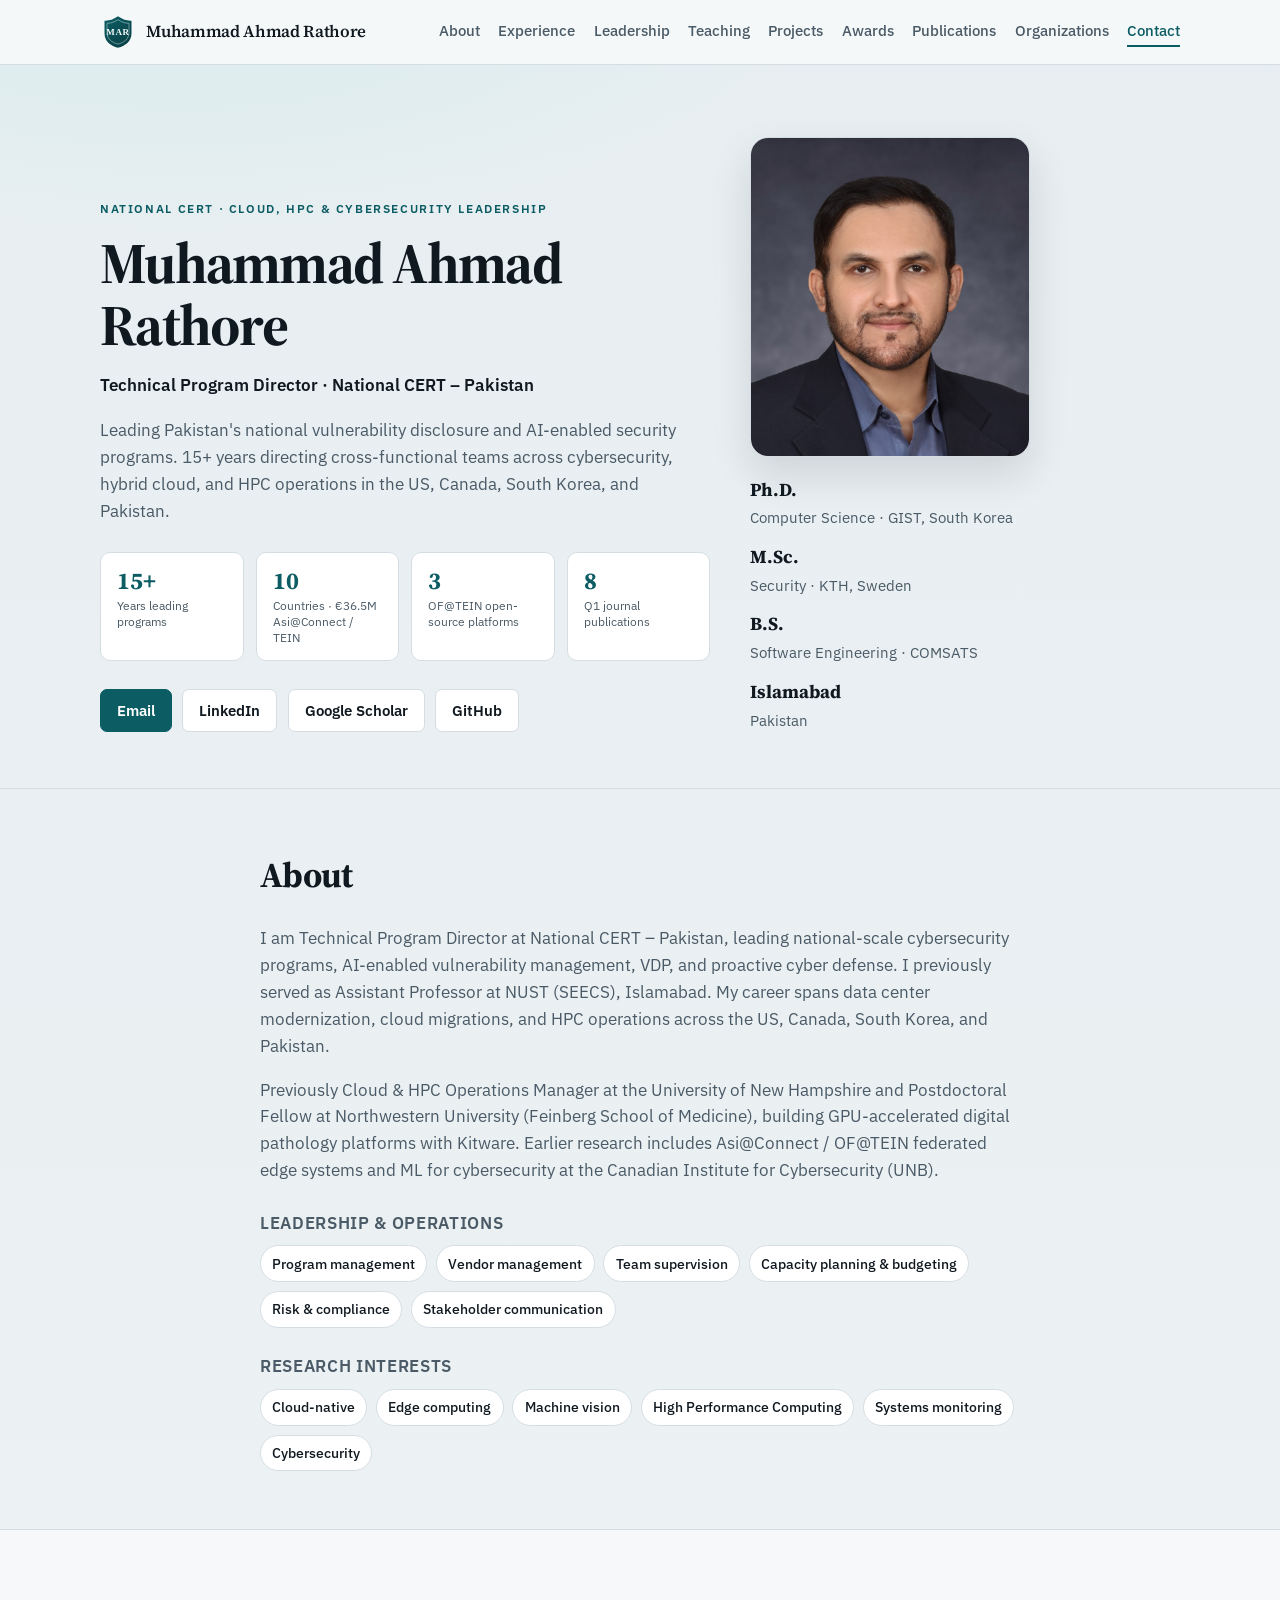
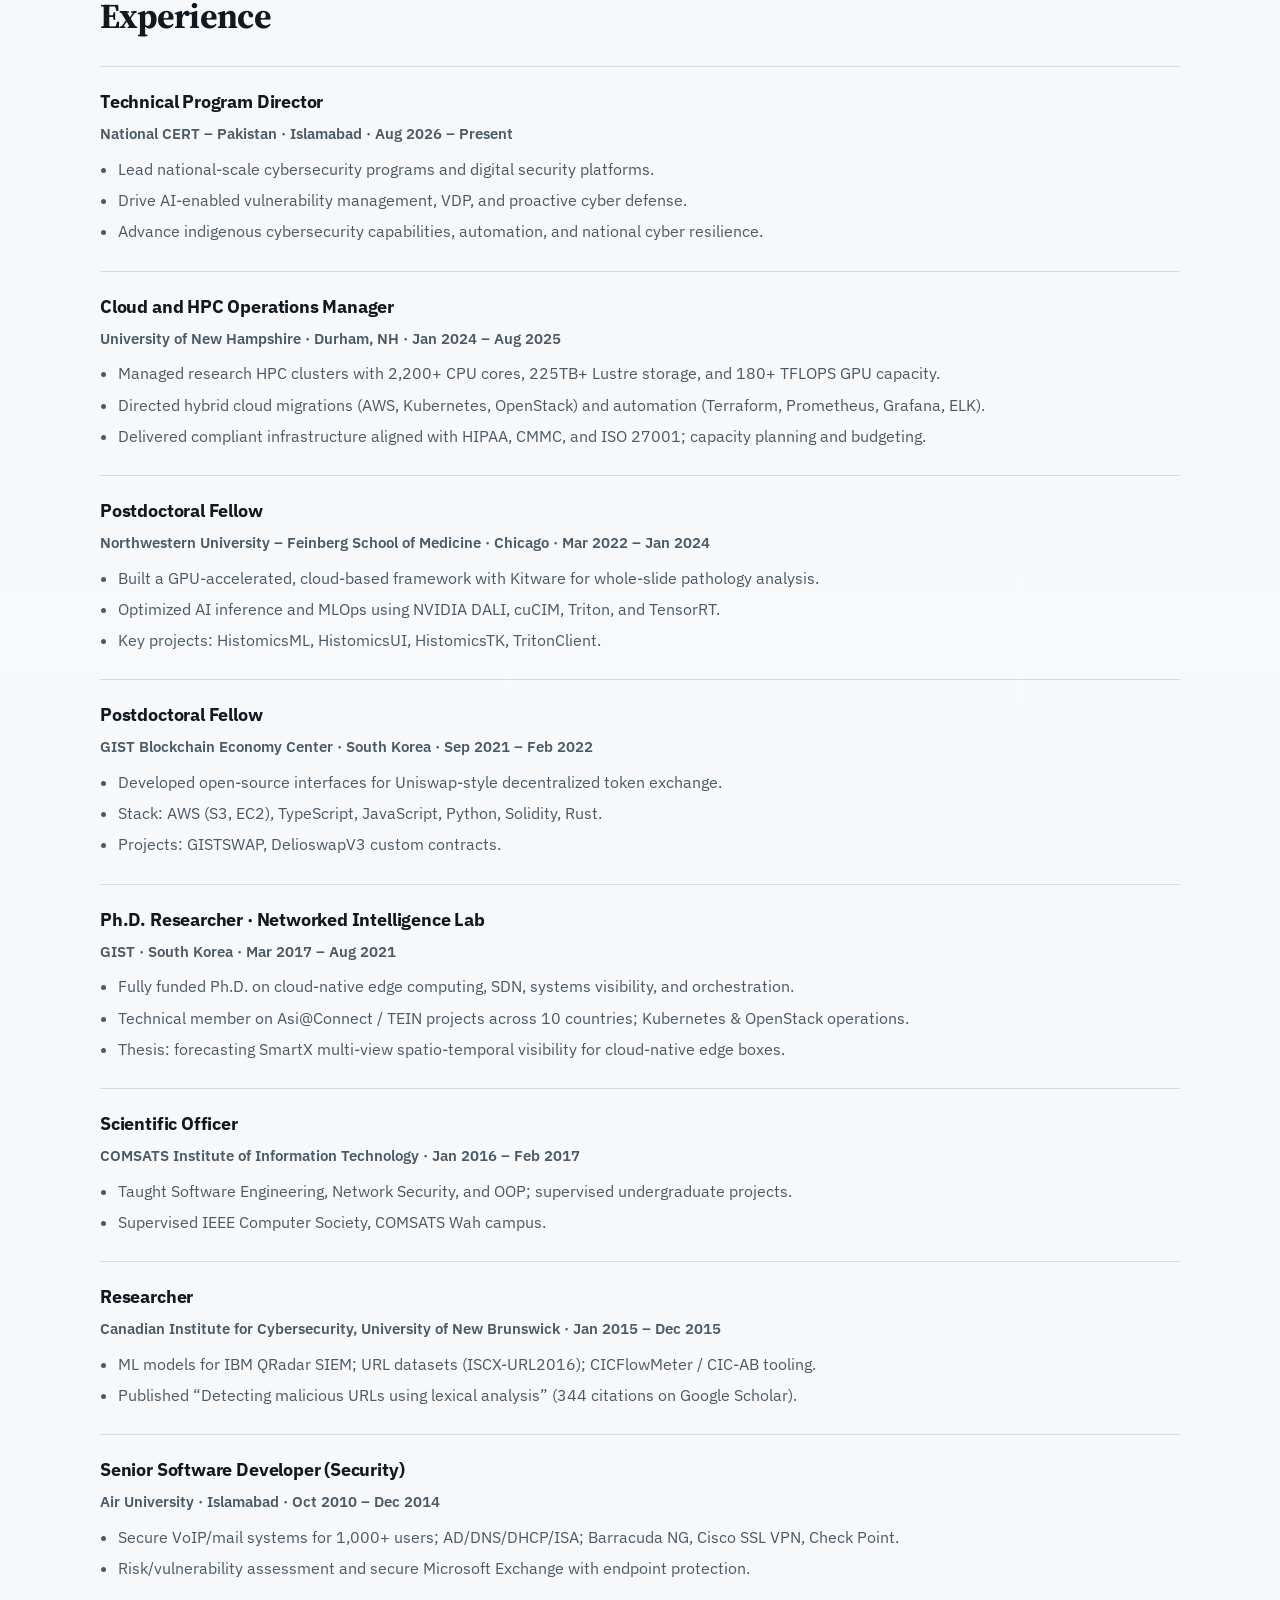
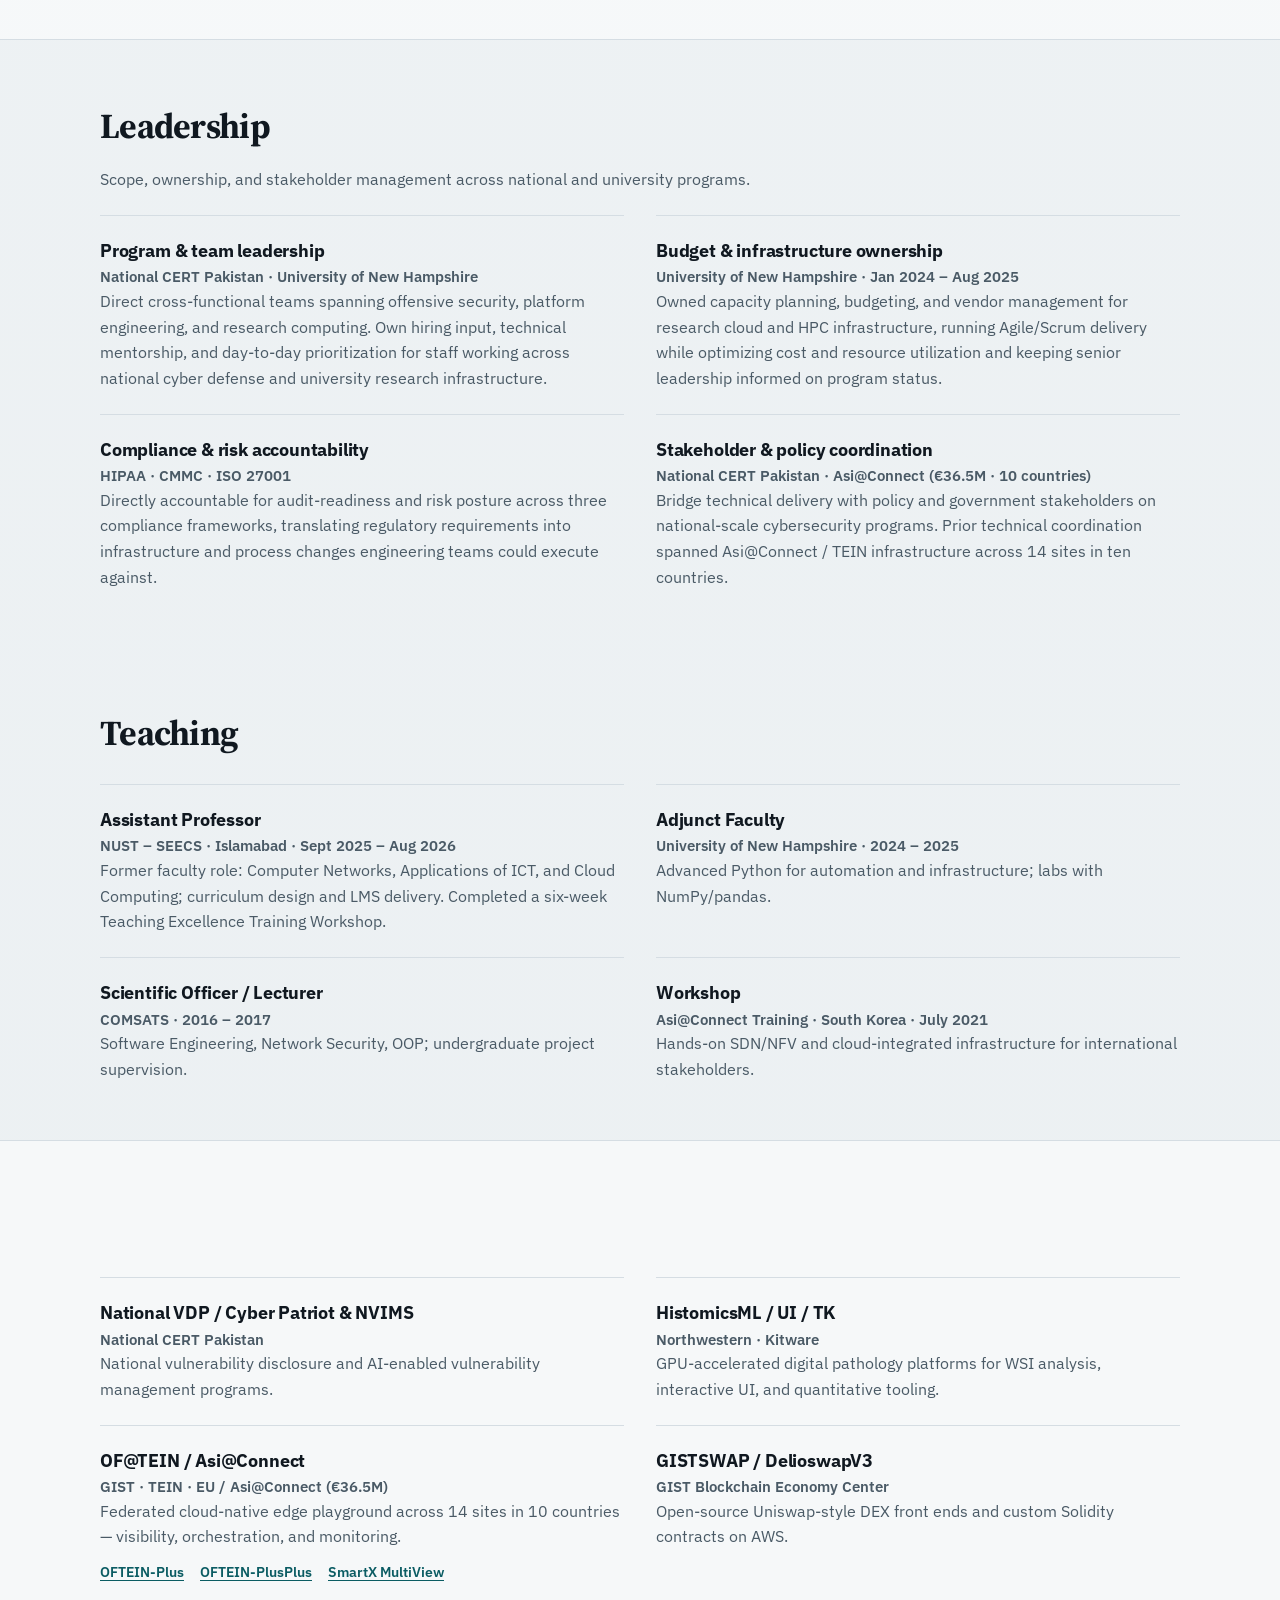
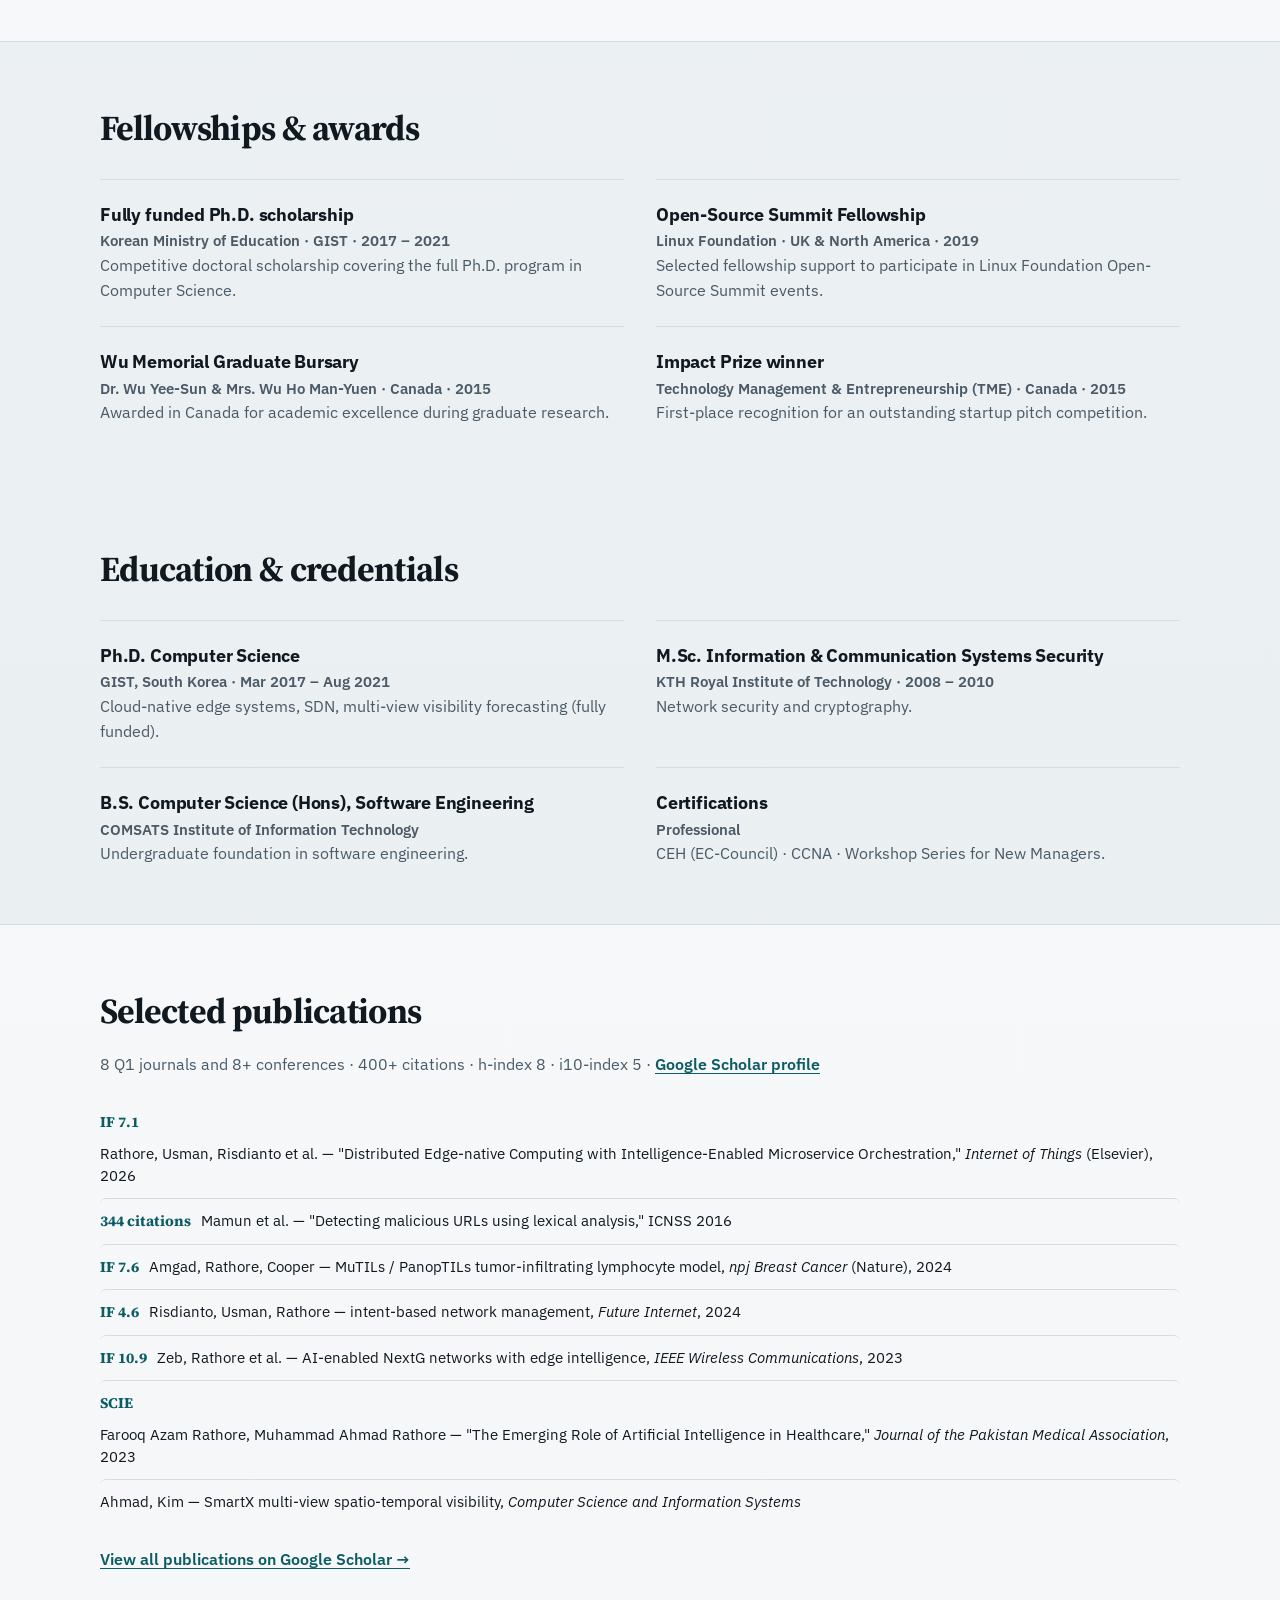
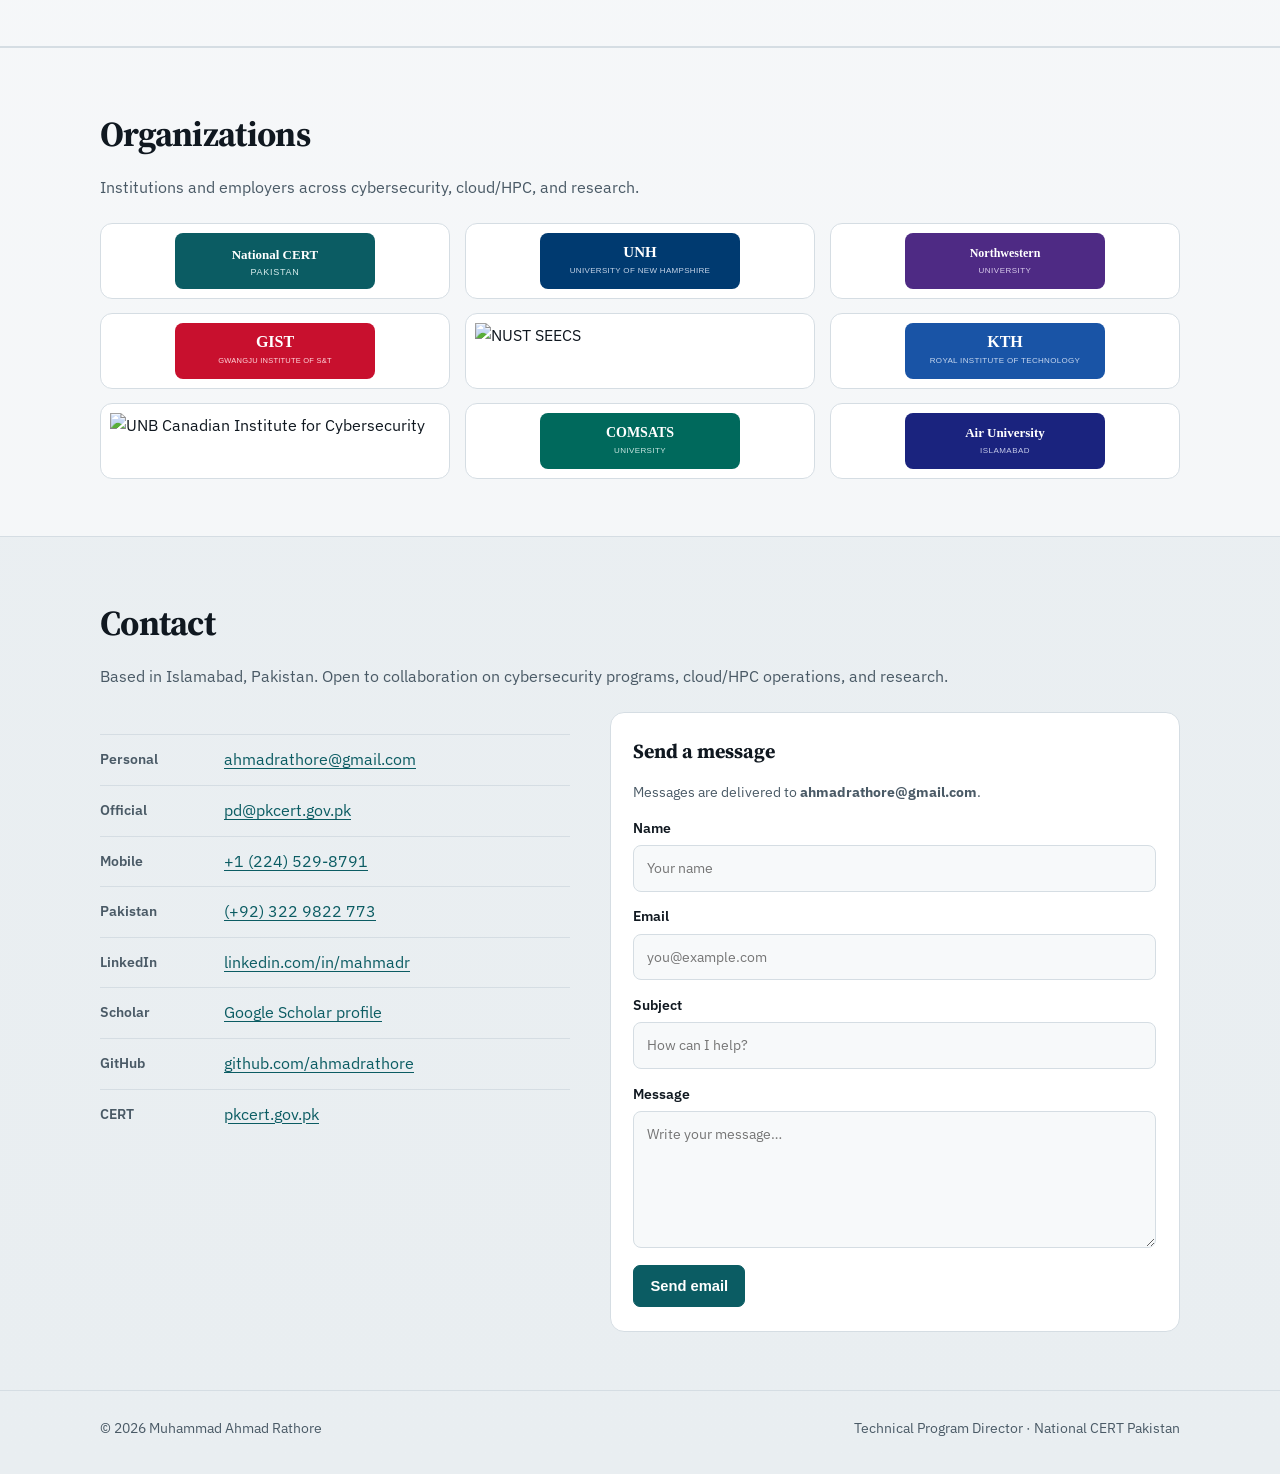
==== commit 0eca93ab: "Add contact form, CERT email, and organization logo strip. Co-authored-by: Cursor <cursoragent@curso" ====
--- a/index.html
+++ b/index.html
@@ -27,6 +27,7 @@
   <a href="#projects">Projects</a>
   <a href="#awards">Awards</a>
   <a href="#publications">Publications</a>
+  <a href="#organizations">Organizations</a>
   <a href="#contact">Contact</a>
 </nav>
     </div>
@@ -424,20 +425,68 @@
   </div>
 </section>
 
+    <section id="organizations" class="section tint">
+      <div class="wrap">
+        <h2 class="reveal">Organizations</h2>
+        <p class="section-note reveal">Institutions and employers across cybersecurity, cloud/HPC, and research.</p>
+        <ul class="org-logos reveal-group" aria-label="Organizations">
+          <li><img src="assets/orgs/pkcert.svg" alt="National CERT Pakistan" width="200" height="56" loading="lazy" /></li>
+          <li><img src="assets/orgs/unh.svg" alt="University of New Hampshire" width="200" height="56" loading="lazy" /></li>
+          <li><img src="assets/orgs/northwestern.svg" alt="Northwestern University" width="200" height="56" loading="lazy" /></li>
+          <li><img src="assets/orgs/gist.svg" alt="GIST" width="200" height="56" loading="lazy" /></li>
+          <li><img src="assets/orgs/nust.svg" alt="NUST SEECS" width="200" height="56" loading="lazy" /></li>
+          <li><img src="assets/orgs/kth.svg" alt="KTH Royal Institute of Technology" width="200" height="56" loading="lazy" /></li>
+          <li><img src="assets/orgs/unb.svg" alt="UNB Canadian Institute for Cybersecurity" width="200" height="56" loading="lazy" /></li>
+          <li><img src="assets/orgs/comsats.svg" alt="COMSATS University" width="200" height="56" loading="lazy" /></li>
+          <li><img src="assets/orgs/air.svg" alt="Air University" width="200" height="56" loading="lazy" /></li>
+        </ul>
+      </div>
+    </section>
+
     <section id="contact" class="section">
-      <div class="wrap narrow">
+      <div class="wrap">
         <h2 class="reveal">Contact</h2>
-        <p>Based in Islamabad, Pakistan. Open to collaboration on cybersecurity programs, cloud/HPC operations, and research.</p>
-        <ul class="contact-list reveal-group">
-          <li><span>Email</span><a href="mailto:ahmadrathore@gmail.com">ahmadrathore@gmail.com</a></li>
-          <li><span>Mobile</span><a href="tel:+12245298791">+1 (224) 529-8791</a></li>
-          <li><span>Pakistan</span><a href="tel:+923229822773">(+92) 322 9822 773</a></li>
-          <li><span>LinkedIn</span><a href="https://www.linkedin.com/in/mahmadr" target="_blank" rel="noopener">linkedin.com/in/mahmadr</a></li>
-          <li><span>Scholar</span><a href="https://scholar.google.com/citations?user=GoiH9mkAAAAJ&amp;hl=en" target="_blank" rel="noopener">Google Scholar profile</a></li>
-          <li><span>GitHub</span><a href="https://github.com/ahmadrathore" target="_blank" rel="noopener">github.com/ahmadrathore</a></li>
-          <li><span>NUST</span><span>Former Assistant Professor · SEECS, Islamabad</span></li>
-          <li><span>CERT</span><a href="https://pkcert.gov.pk" target="_blank" rel="noopener">pkcert.gov.pk</a></li>
-        </ul>
+        <p class="section-note reveal">Based in Islamabad, Pakistan. Open to collaboration on cybersecurity programs, cloud/HPC operations, and research.</p>
+        <div class="contact-grid">
+          <div class="contact-details reveal">
+            <ul class="contact-list">
+              <li><span>Personal</span><a href="mailto:ahmadrathore@gmail.com">ahmadrathore@gmail.com</a></li>
+              <li><span>Official</span><a href="mailto:pd@pkcert.gov.pk">pd@pkcert.gov.pk</a></li>
+              <li><span>Mobile</span><a href="tel:+12245298791">+1 (224) 529-8791</a></li>
+              <li><span>Pakistan</span><a href="tel:+923229822773">(+92) 322 9822 773</a></li>
+              <li><span>LinkedIn</span><a href="https://www.linkedin.com/in/mahmadr" target="_blank" rel="noopener">linkedin.com/in/mahmadr</a></li>
+              <li><span>Scholar</span><a href="https://scholar.google.com/citations?user=GoiH9mkAAAAJ&amp;hl=en" target="_blank" rel="noopener">Google Scholar profile</a></li>
+              <li><span>GitHub</span><a href="https://github.com/ahmadrathore" target="_blank" rel="noopener">github.com/ahmadrathore</a></li>
+              <li><span>CERT</span><a href="https://pkcert.gov.pk" target="_blank" rel="noopener">pkcert.gov.pk</a></li>
+            </ul>
+          </div>
+
+          <form class="contact-form reveal" action="https://formsubmit.co/ahmadrathore@gmail.com" method="POST">
+            <h3>Send a message</h3>
+            <p class="form-note">Messages are delivered to <strong>ahmadrathore@gmail.com</strong>.</p>
+            <input type="hidden" name="_subject" value="Portfolio contact — ahmadrathore.com" />
+            <input type="hidden" name="_template" value="table" />
+            <input type="hidden" name="_captcha" value="false" />
+            <input type="text" name="_honey" class="honey" tabindex="-1" autocomplete="off" aria-hidden="true" />
+            <label>
+              Name
+              <input type="text" name="name" required autocomplete="name" placeholder="Your name" />
+            </label>
+            <label>
+              Email
+              <input type="email" name="email" required autocomplete="email" placeholder="you@example.com" />
+            </label>
+            <label>
+              Subject
+              <input type="text" name="subject" required placeholder="How can I help?" />
+            </label>
+            <label>
+              Message
+              <textarea name="message" rows="5" required placeholder="Write your message…"></textarea>
+            </label>
+            <button class="btn primary" type="submit">Send email</button>
+          </form>
+        </div>
       </div>
     </section>
   </main>
--- a/styles.css
+++ b/styles.css
@@ -282,12 +282,105 @@
   padding-top: 0.75rem;
   border-top: 1px solid var(--line);
 }
-.contact-list span {
-  color: var(--muted);
-  font-size: 0.86rem;
-  font-weight: 600;
-  text-transform: uppercase;
-  letter-spacing: 0.06em;
+.contact-list span:first-child {
+  color: var(--muted);
+  font-size: 0.9rem;
+  font-weight: 600;
+}
+
+.contact-grid {
+  display: grid;
+  grid-template-columns: 0.95fr 1.15fr;
+  gap: 2rem 2.5rem;
+  align-items: start;
+  margin-top: 0.5rem;
+}
+.contact-form {
+  display: grid;
+  gap: 0.85rem;
+  padding: 1.35rem 1.4rem 1.5rem;
+  background: #fff;
+  border: 1px solid var(--line);
+  border-radius: 14px;
+}
+.contact-form h3 {
+  margin: 0;
+  font-family: var(--display);
+  font-size: 1.25rem;
+}
+.form-note {
+  margin: 0;
+  color: var(--muted);
+  font-size: 0.9rem;
+}
+.contact-form label {
+  display: grid;
+  gap: 0.35rem;
+  font-size: 0.88rem;
+  font-weight: 600;
+  color: var(--ink);
+}
+.contact-form input,
+.contact-form textarea {
+  width: 100%;
+  border: 1px solid var(--line);
+  border-radius: 8px;
+  padding: 0.7rem 0.8rem;
+  font: inherit;
+  font-weight: 400;
+  color: var(--ink);
+  background: var(--panel);
+}
+.contact-form input:focus,
+.contact-form textarea:focus {
+  outline: 2px solid rgba(11, 92, 99, 0.25);
+  border-color: var(--teal);
+  background: #fff;
+}
+.contact-form .honey {
+  position: absolute;
+  left: -9999px;
+  height: 0;
+  width: 0;
+  opacity: 0;
+  pointer-events: none;
+}
+.contact-form .btn {
+  justify-self: start;
+  margin-top: 0.25rem;
+  cursor: pointer;
+}
+
+.org-logos {
+  list-style: none;
+  margin: 1.2rem 0 0;
+  padding: 0;
+  display: grid;
+  grid-template-columns: repeat(3, minmax(0, 1fr));
+  gap: 0.9rem;
+}
+.org-logos li {
+  display: flex;
+  align-items: center;
+  justify-content: center;
+  padding: 0.55rem;
+  background: #fff;
+  border: 1px solid var(--line);
+  border-radius: 12px;
+}
+.org-logos img {
+  width: 100%;
+  height: auto;
+  max-height: 56px;
+  object-fit: contain;
+}
+
+@media (max-width: 860px) {
+  .contact-grid { grid-template-columns: 1fr; }
+  .org-logos { grid-template-columns: repeat(2, minmax(0, 1fr)); }
+}
+@media (max-width: 480px) {
+  .org-logos { grid-template-columns: 1fr; }
 }
 
 .site-footer {
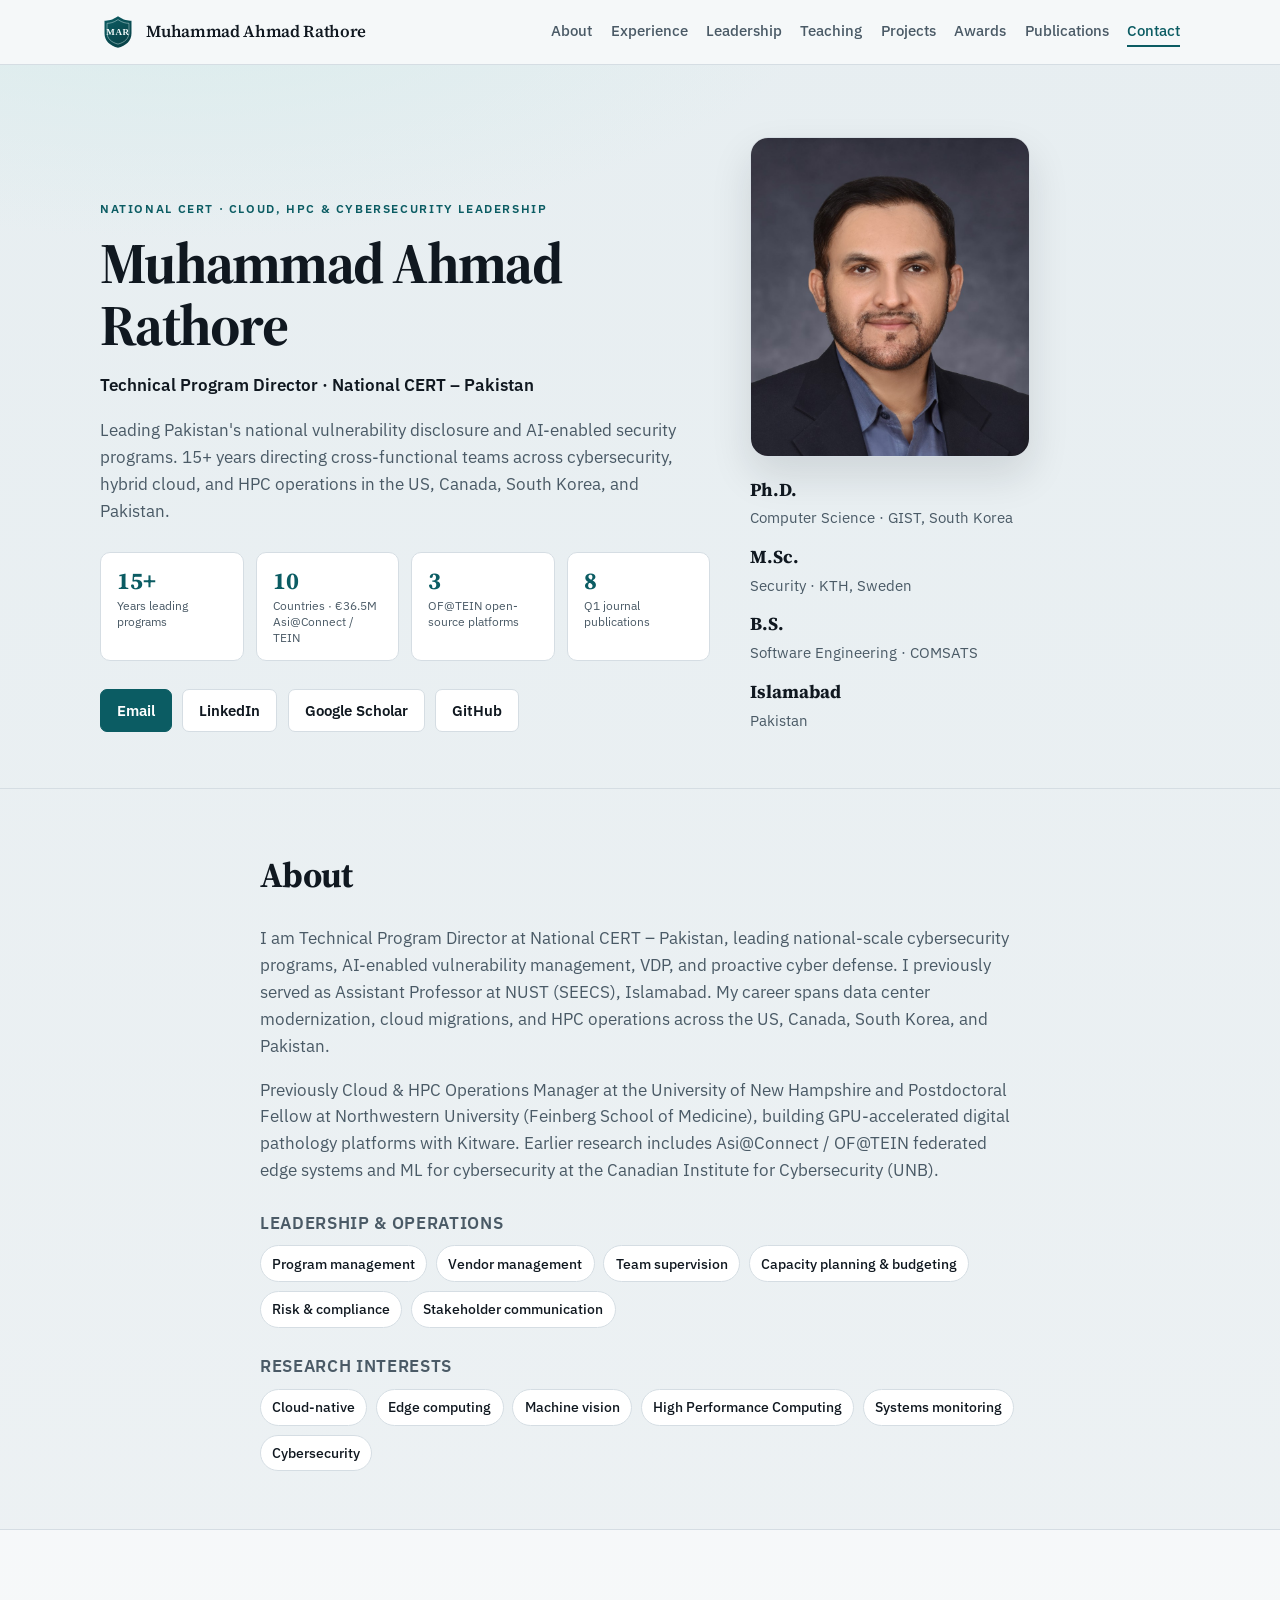
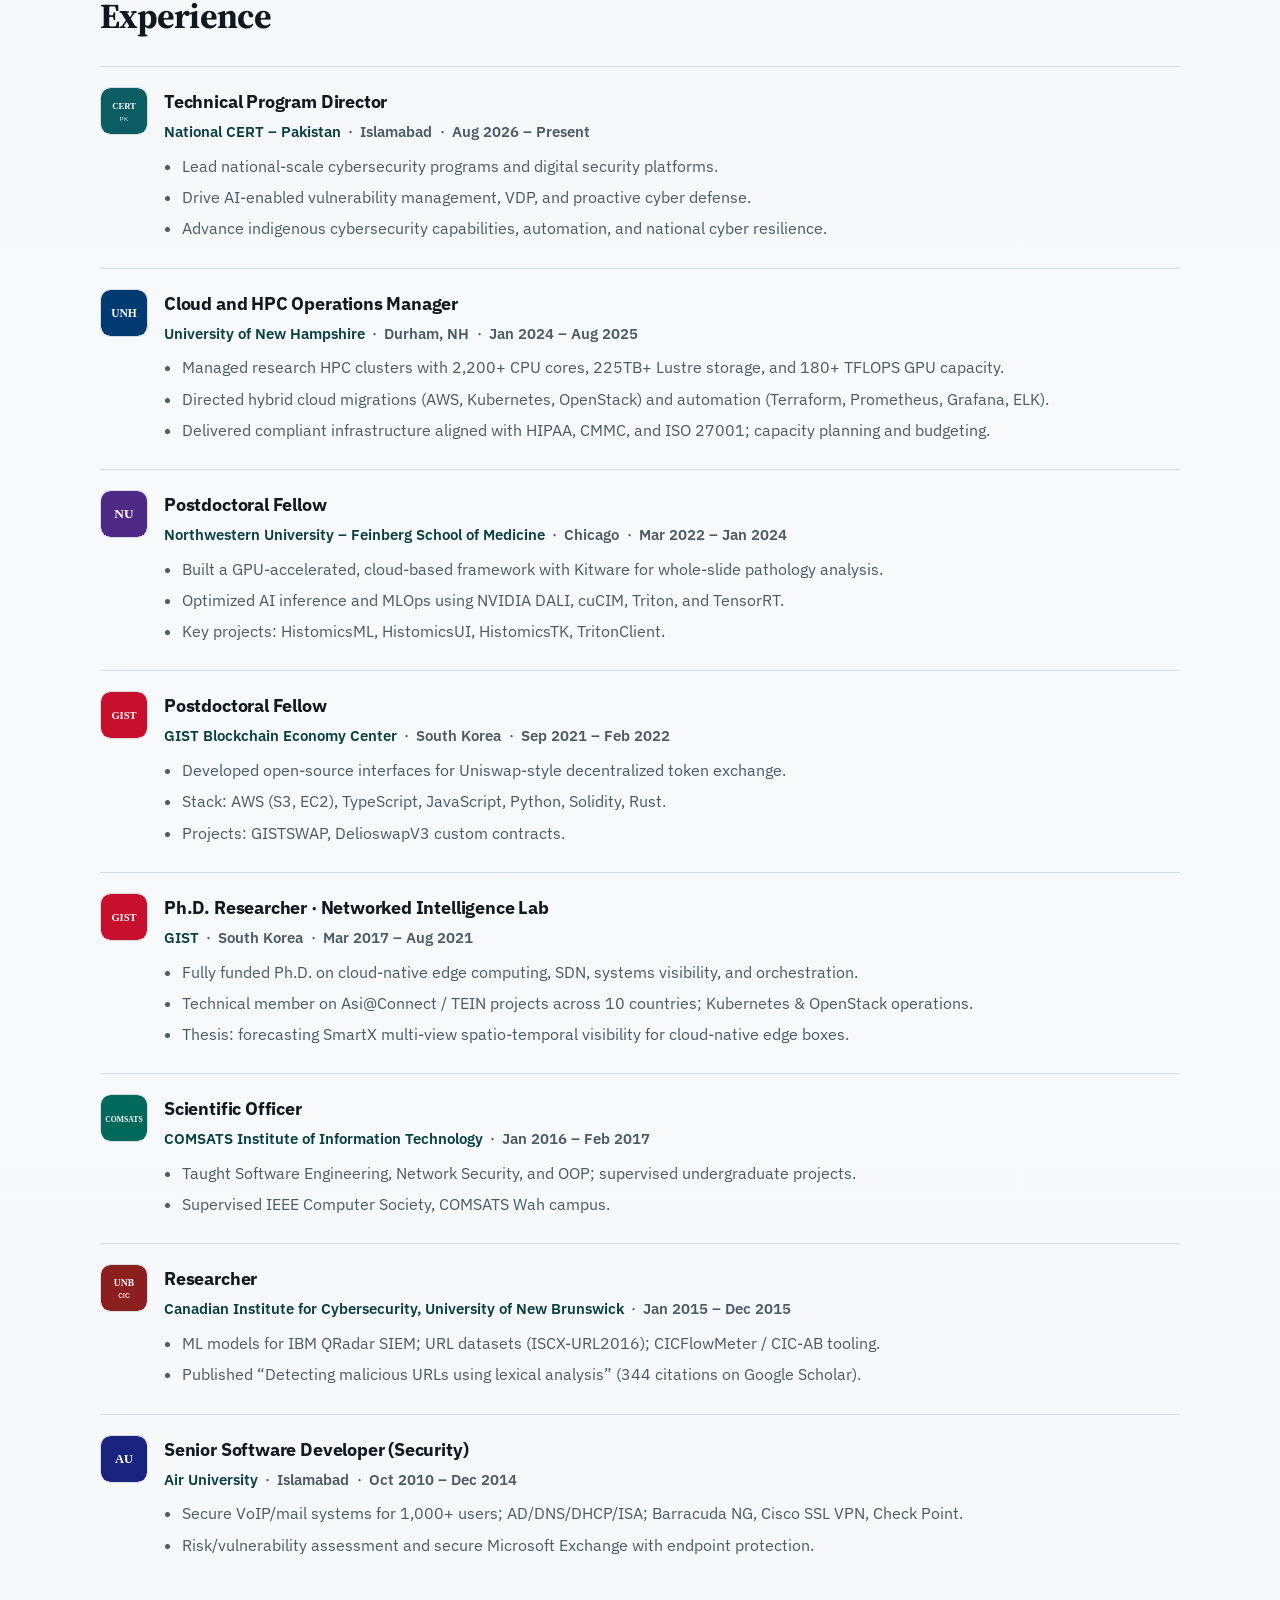
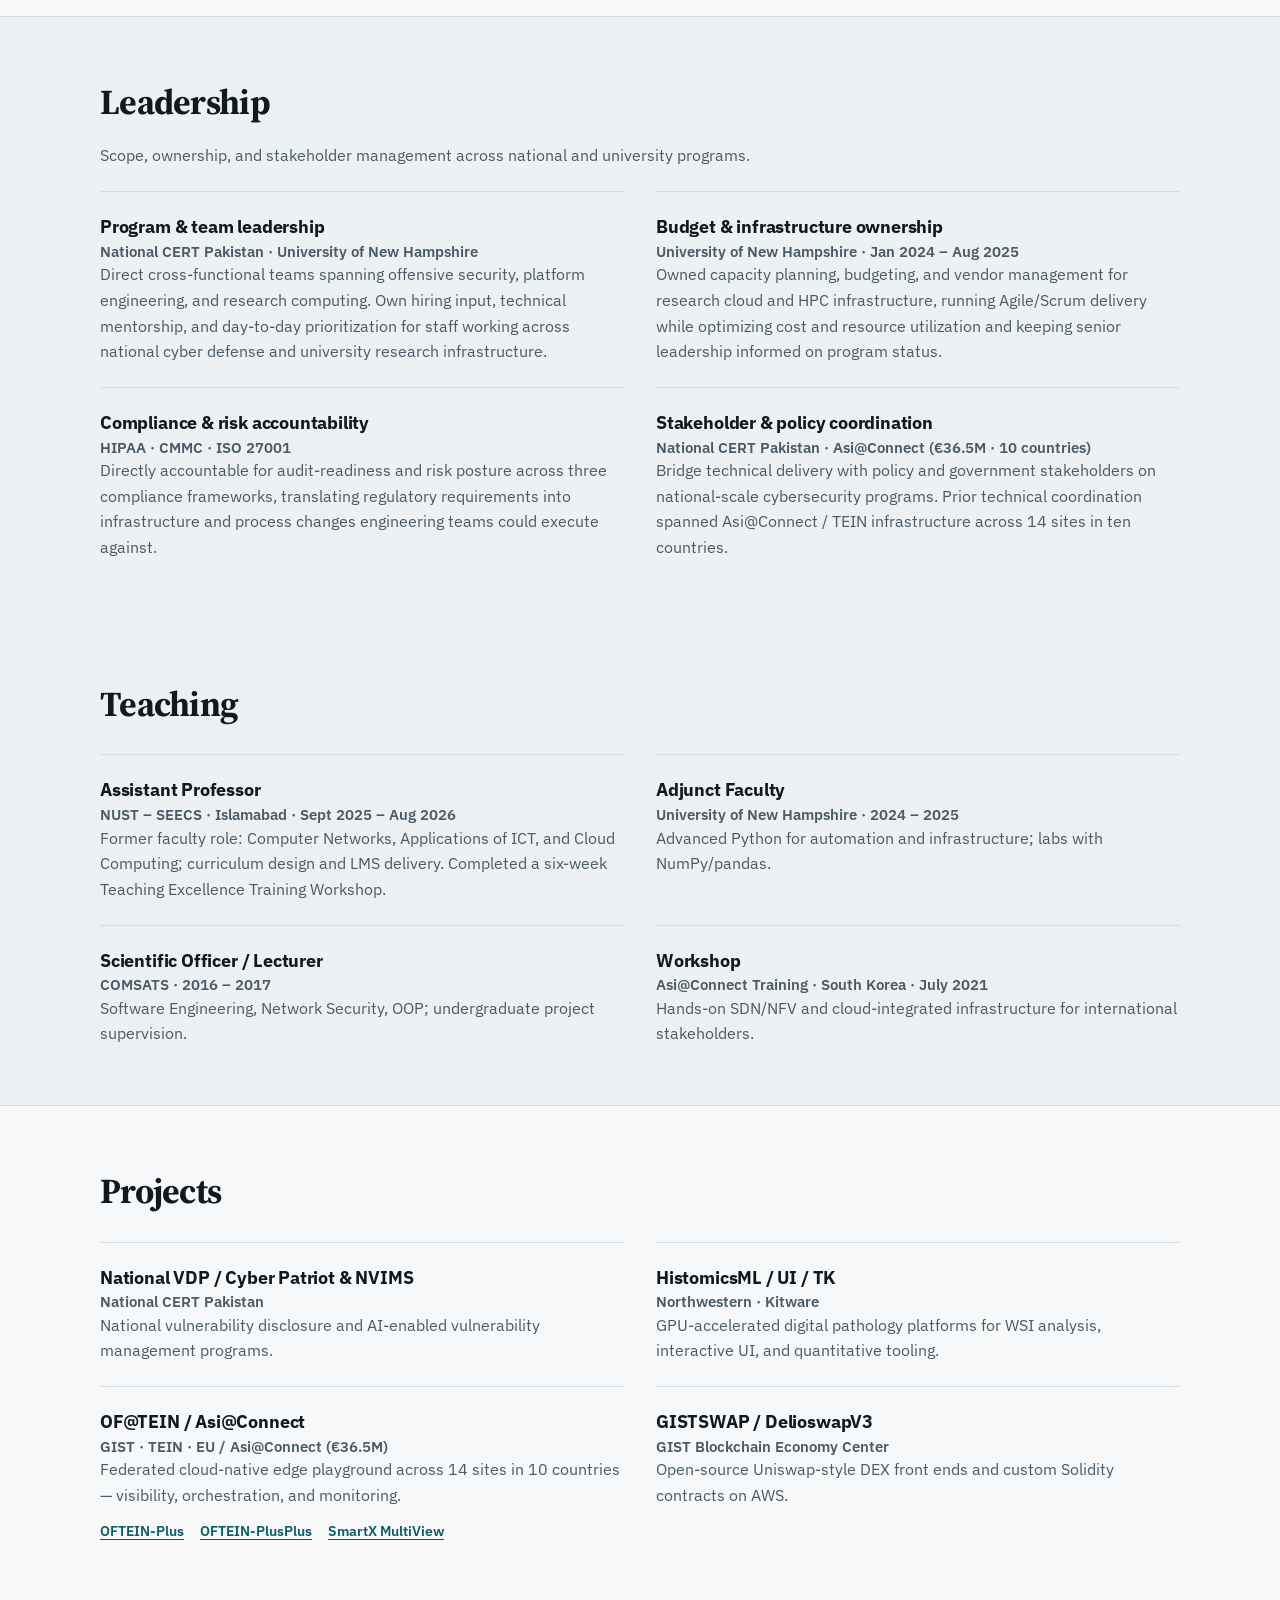
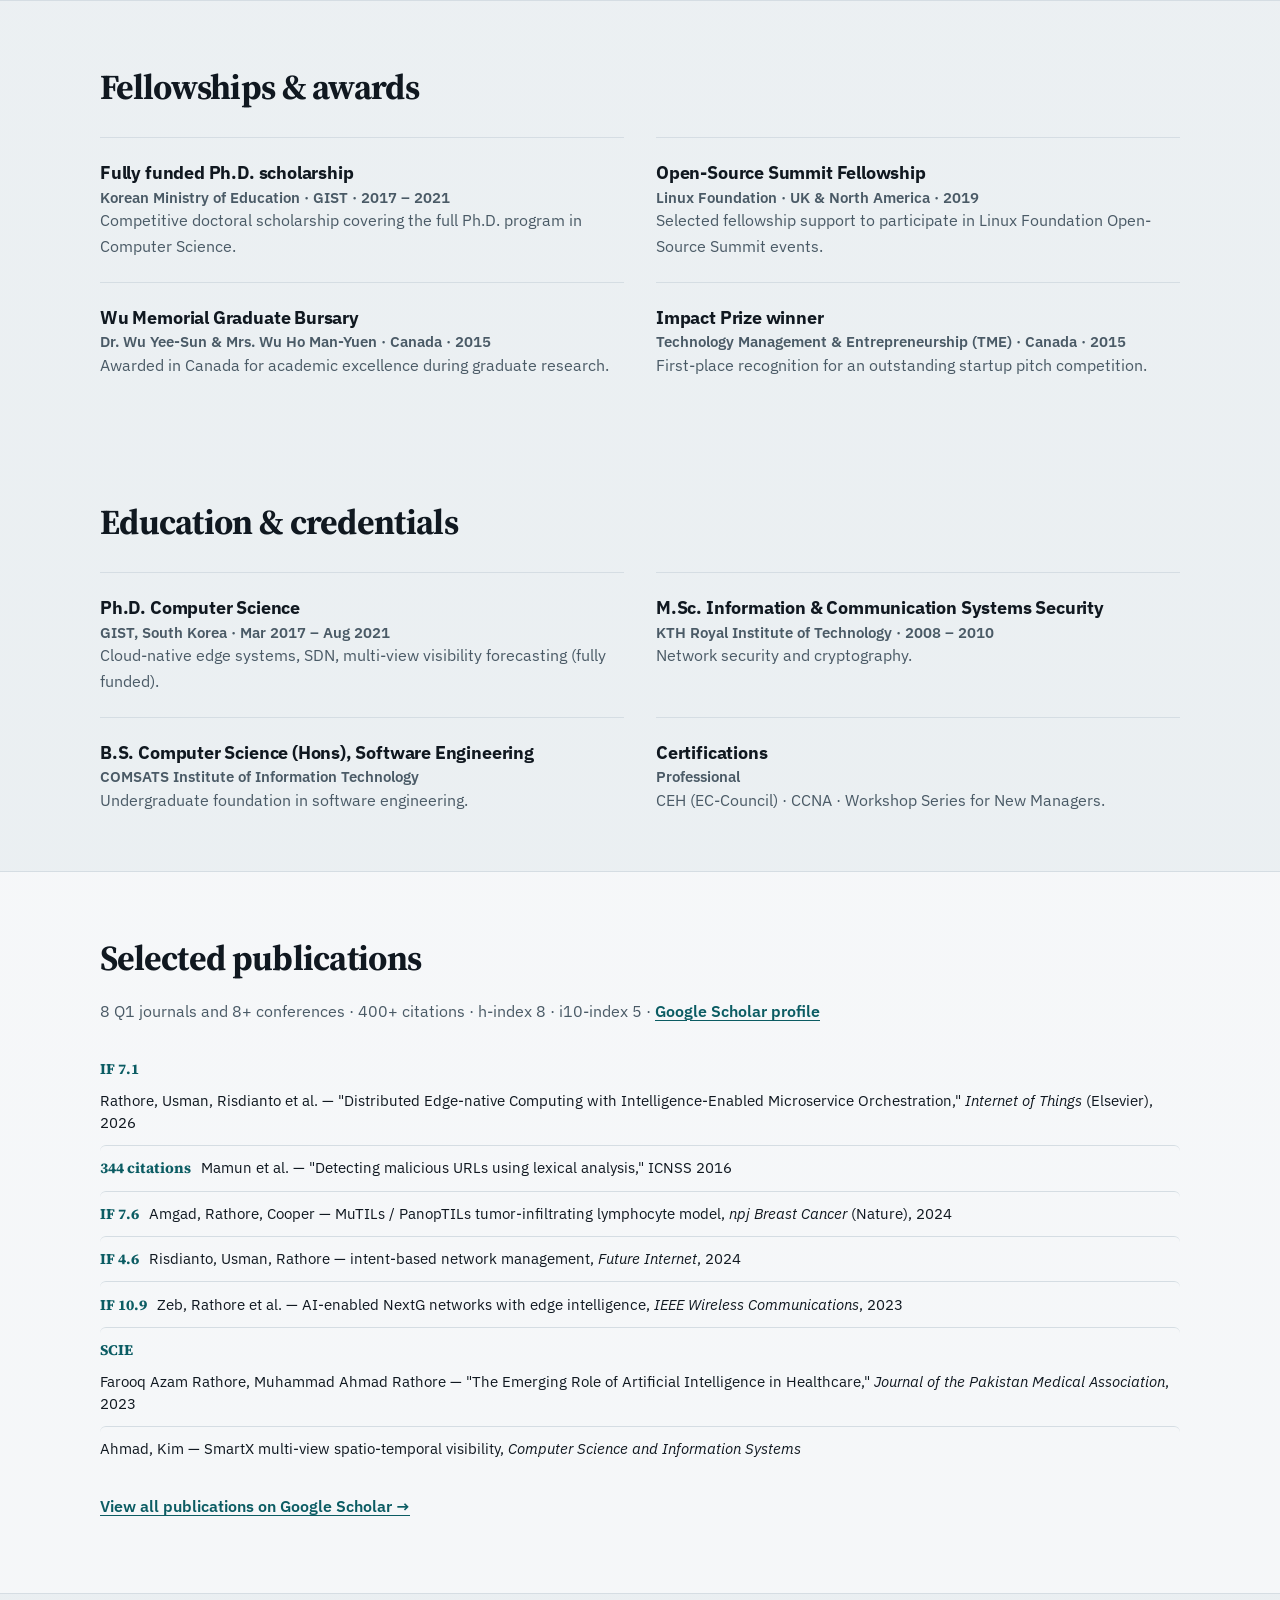
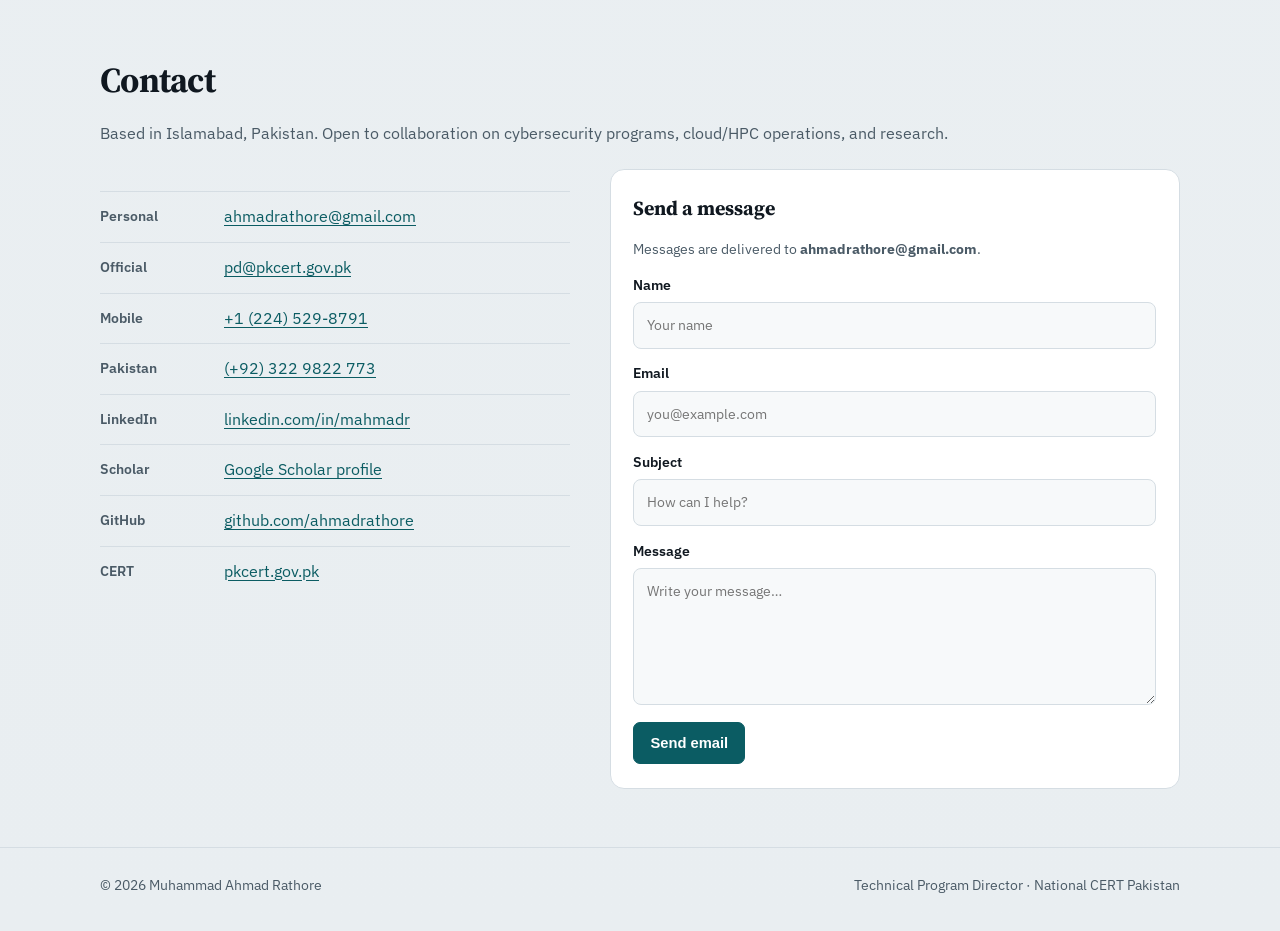
==== commit 11bd3042: "Move org logos into Experience and remove Organizations section. Co-authored-by: Cursor <cursoragent" ====
--- a/index.html
+++ b/index.html
@@ -27,7 +27,6 @@
   <a href="#projects">Projects</a>
   <a href="#awards">Awards</a>
   <a href="#publications">Publications</a>
-  <a href="#organizations">Organizations</a>
   <a href="#contact">Contact</a>
 </nav>
     </div>
@@ -127,9 +126,12 @@
         <h2 class="reveal">Experience</h2>
         <div class="timeline reveal-group">
           <article>
-            <header>
-              <h3>Technical Program Director</h3>
-              <p class="meta">National CERT – Pakistan · Islamabad · Aug 2026 – Present</p>
+            <header class="exp-header">
+              <img class="org-logo" src="assets/orgs/icon-pkcert.svg" alt="" width="48" height="48" />
+              <div class="exp-copy">
+                <h3>Technical Program Director</h3>
+                <p class="meta"><span class="org-name">National CERT – Pakistan</span><span class="meta-sep">·</span>Islamabad<span class="meta-sep">·</span>Aug 2026 – Present</p>
+              </div>
             </header>
             <ul>
               <li>Lead national-scale cybersecurity programs and digital security platforms.</li>
@@ -138,9 +140,12 @@
             </ul>
           </article>
           <article>
-            <header>
-              <h3>Cloud and HPC Operations Manager</h3>
-              <p class="meta">University of New Hampshire · Durham, NH · Jan 2024 – Aug 2025</p>
+            <header class="exp-header">
+              <img class="org-logo" src="assets/orgs/icon-unh.svg" alt="" width="48" height="48" />
+              <div class="exp-copy">
+                <h3>Cloud and HPC Operations Manager</h3>
+                <p class="meta"><span class="org-name">University of New Hampshire</span><span class="meta-sep">·</span>Durham, NH<span class="meta-sep">·</span>Jan 2024 – Aug 2025</p>
+              </div>
             </header>
             <ul>
               <li>Managed research HPC clusters with 2,200+ CPU cores, 225TB+ Lustre storage, and 180+ TFLOPS GPU capacity.</li>
@@ -149,9 +154,12 @@
             </ul>
           </article>
           <article>
-            <header>
-              <h3>Postdoctoral Fellow</h3>
-              <p class="meta">Northwestern University – Feinberg School of Medicine · Chicago · Mar 2022 – Jan 2024</p>
+            <header class="exp-header">
+              <img class="org-logo" src="assets/orgs/icon-northwestern.svg" alt="" width="48" height="48" />
+              <div class="exp-copy">
+                <h3>Postdoctoral Fellow</h3>
+                <p class="meta"><span class="org-name">Northwestern University – Feinberg School of Medicine</span><span class="meta-sep">·</span>Chicago<span class="meta-sep">·</span>Mar 2022 – Jan 2024</p>
+              </div>
             </header>
             <ul>
               <li>Built a GPU-accelerated, cloud-based framework with Kitware for whole-slide pathology analysis.</li>
@@ -160,9 +168,12 @@
             </ul>
           </article>
           <article>
-            <header>
-              <h3>Postdoctoral Fellow</h3>
-              <p class="meta">GIST Blockchain Economy Center · South Korea · Sep 2021 – Feb 2022</p>
+            <header class="exp-header">
+              <img class="org-logo" src="assets/orgs/icon-gist.svg" alt="" width="48" height="48" />
+              <div class="exp-copy">
+                <h3>Postdoctoral Fellow</h3>
+                <p class="meta"><span class="org-name">GIST Blockchain Economy Center</span><span class="meta-sep">·</span>South Korea<span class="meta-sep">·</span>Sep 2021 – Feb 2022</p>
+              </div>
             </header>
             <ul>
               <li>Developed open-source interfaces for Uniswap-style decentralized token exchange.</li>
@@ -171,9 +182,12 @@
             </ul>
           </article>
           <article>
-            <header>
-              <h3>Ph.D. Researcher · Networked Intelligence Lab</h3>
-              <p class="meta">GIST · South Korea · Mar 2017 – Aug 2021</p>
+            <header class="exp-header">
+              <img class="org-logo" src="assets/orgs/icon-gist.svg" alt="" width="48" height="48" />
+              <div class="exp-copy">
+                <h3>Ph.D. Researcher · Networked Intelligence Lab</h3>
+                <p class="meta"><span class="org-name">GIST</span><span class="meta-sep">·</span>South Korea<span class="meta-sep">·</span>Mar 2017 – Aug 2021</p>
+              </div>
             </header>
             <ul>
               <li>Fully funded Ph.D. on cloud-native edge computing, SDN, systems visibility, and orchestration.</li>
@@ -182,9 +196,12 @@
             </ul>
           </article>
           <article>
-            <header>
-              <h3>Scientific Officer</h3>
-              <p class="meta">COMSATS Institute of Information Technology · Jan 2016 – Feb 2017</p>
+            <header class="exp-header">
+              <img class="org-logo" src="assets/orgs/icon-comsats.svg" alt="" width="48" height="48" />
+              <div class="exp-copy">
+                <h3>Scientific Officer</h3>
+                <p class="meta"><span class="org-name">COMSATS Institute of Information Technology</span><span class="meta-sep">·</span>Jan 2016 – Feb 2017</p>
+              </div>
             </header>
             <ul>
               <li>Taught Software Engineering, Network Security, and OOP; supervised undergraduate projects.</li>
@@ -192,9 +209,12 @@
             </ul>
           </article>
           <article>
-            <header>
-              <h3>Researcher</h3>
-              <p class="meta">Canadian Institute for Cybersecurity, University of New Brunswick · Jan 2015 – Dec 2015</p>
+            <header class="exp-header">
+              <img class="org-logo" src="assets/orgs/icon-unb.svg" alt="" width="48" height="48" />
+              <div class="exp-copy">
+                <h3>Researcher</h3>
+                <p class="meta"><span class="org-name">Canadian Institute for Cybersecurity, University of New Brunswick</span><span class="meta-sep">·</span>Jan 2015 – Dec 2015</p>
+              </div>
             </header>
             <ul>
               <li>ML models for IBM QRadar SIEM; URL datasets (ISCX-URL2016); CICFlowMeter / CIC-AB tooling.</li>
@@ -202,9 +222,12 @@
             </ul>
           </article>
           <article>
-            <header>
-              <h3>Senior Software Developer (Security)</h3>
-              <p class="meta">Air University · Islamabad · Oct 2010 – Dec 2014</p>
+            <header class="exp-header">
+              <img class="org-logo" src="assets/orgs/icon-air.svg" alt="" width="48" height="48" />
+              <div class="exp-copy">
+                <h3>Senior Software Developer (Security)</h3>
+                <p class="meta"><span class="org-name">Air University</span><span class="meta-sep">·</span>Islamabad<span class="meta-sep">·</span>Oct 2010 – Dec 2014</p>
+              </div>
             </header>
             <ul>
               <li>Secure VoIP/mail systems for 1,000+ users; AD/DNS/DHCP/ISA; Barracuda NG, Cisco SSL VPN, Check Point.</li>
@@ -424,24 +447,6 @@
     </p>
   </div>
 </section>
-
-    <section id="organizations" class="section tint">
-      <div class="wrap">
-        <h2 class="reveal">Organizations</h2>
-        <p class="section-note reveal">Institutions and employers across cybersecurity, cloud/HPC, and research.</p>
-        <ul class="org-logos reveal-group" aria-label="Organizations">
-          <li><img src="assets/orgs/pkcert.svg" alt="National CERT Pakistan" width="200" height="56" loading="lazy" /></li>
-          <li><img src="assets/orgs/unh.svg" alt="University of New Hampshire" width="200" height="56" loading="lazy" /></li>
-          <li><img src="assets/orgs/northwestern.svg" alt="Northwestern University" width="200" height="56" loading="lazy" /></li>
-          <li><img src="assets/orgs/gist.svg" alt="GIST" width="200" height="56" loading="lazy" /></li>
-          <li><img src="assets/orgs/nust.svg" alt="NUST SEECS" width="200" height="56" loading="lazy" /></li>
-          <li><img src="assets/orgs/kth.svg" alt="KTH Royal Institute of Technology" width="200" height="56" loading="lazy" /></li>
-          <li><img src="assets/orgs/unb.svg" alt="UNB Canadian Institute for Cybersecurity" width="200" height="56" loading="lazy" /></li>
-          <li><img src="assets/orgs/comsats.svg" alt="COMSATS University" width="200" height="56" loading="lazy" /></li>
-          <li><img src="assets/orgs/air.svg" alt="Air University" width="200" height="56" loading="lazy" /></li>
-        </ul>
-      </div>
-    </section>
 
     <section id="contact" class="section">
       <div class="wrap">
--- a/styles.css
+++ b/styles.css
@@ -232,18 +232,53 @@
   font-size: 1.15rem;
   letter-spacing: -0.01em;
 }
+.exp-header {
+  display: grid;
+  grid-template-columns: 48px 1fr;
+  gap: 0.9rem 1rem;
+  align-items: start;
+}
+.org-logo {
+  width: 48px;
+  height: 48px;
+  border-radius: 10px;
+  border: 1px solid var(--line);
+  background: #fff;
+  object-fit: contain;
+  flex-shrink: 0;
+}
+.exp-copy { min-width: 0; }
 .meta {
   margin: 0.35rem 0 0.7rem;
   color: var(--teal);
   font-size: 0.92rem;
   font-weight: 600;
+  display: flex;
+  flex-wrap: wrap;
+  align-items: baseline;
+  gap: 0.35rem 0.45rem;
+  line-height: 1.4;
+}
+.org-name { color: var(--teal-deep); }
+.meta-sep {
+  color: var(--muted);
+  font-weight: 500;
 }
 .timeline ul {
   margin: 0;
   padding-left: 1.15rem;
   color: var(--muted);
 }
+.timeline .exp-header + ul {
+  margin-left: calc(48px + 1rem);
+  padding-left: 1.15rem;
+}
 .timeline li + li { margin-top: 0.35rem; }
+@media (max-width: 640px) {
+  .timeline .exp-header + ul {
+    margin-left: 0;
+  }
+}
 .split {
   display: grid;
   grid-template-columns: 1fr 1fr;
@@ -351,36 +386,8 @@
   cursor: pointer;
 }
 
-.org-logos {
-  list-style: none;
-  margin: 1.2rem 0 0;
-  padding: 0;
-  display: grid;
-  grid-template-columns: repeat(3, minmax(0, 1fr));
-  gap: 0.9rem;
-}
-.org-logos li {
-  display: flex;
-  align-items: center;
-  justify-content: center;
-  padding: 0.55rem;
-  background: #fff;
-  border: 1px solid var(--line);
-  border-radius: 12px;
-}
-.org-logos img {
-  width: 100%;
-  height: auto;
-  max-height: 56px;
-  object-fit: contain;
-}
-
 @media (max-width: 860px) {
   .contact-grid { grid-template-columns: 1fr; }
-  .org-logos { grid-template-columns: repeat(2, minmax(0, 1fr)); }
-}
-@media (max-width: 480px) {
-  .org-logos { grid-template-columns: 1fr; }
 }
 
 .site-footer {
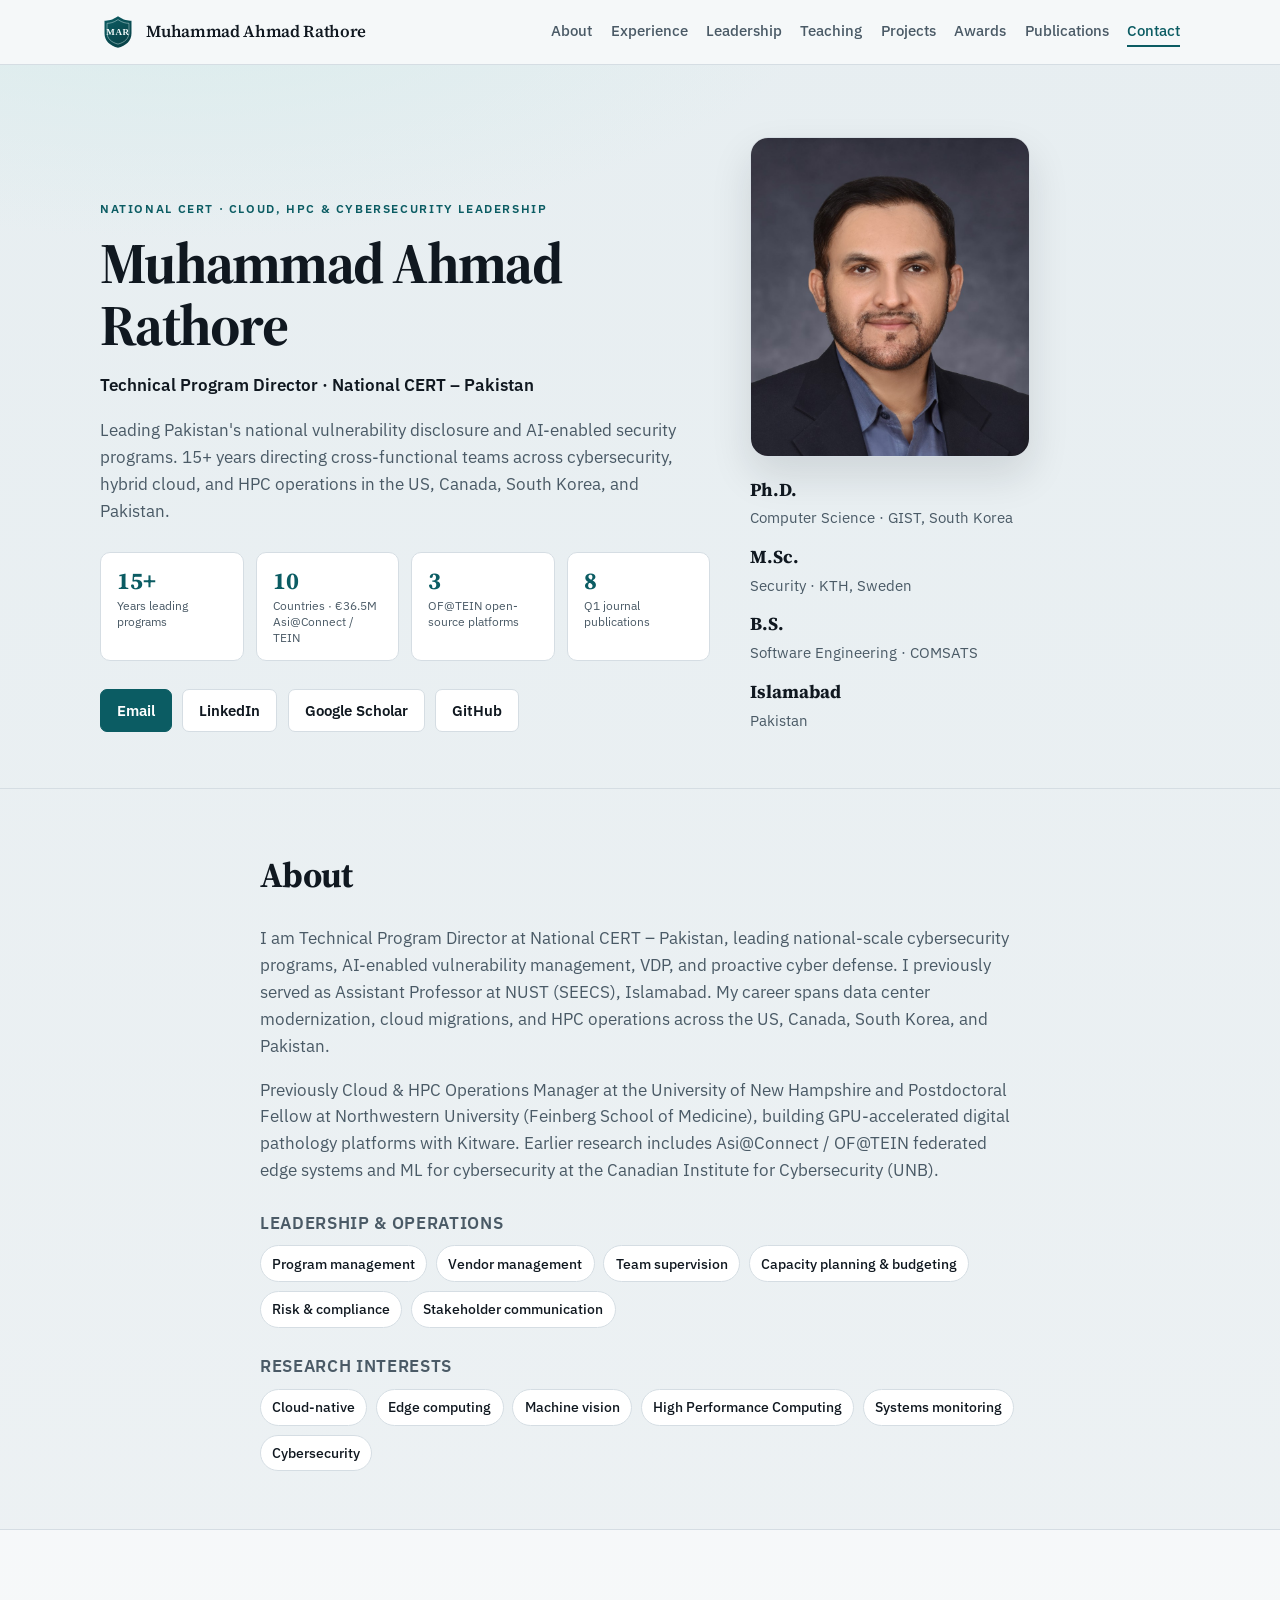
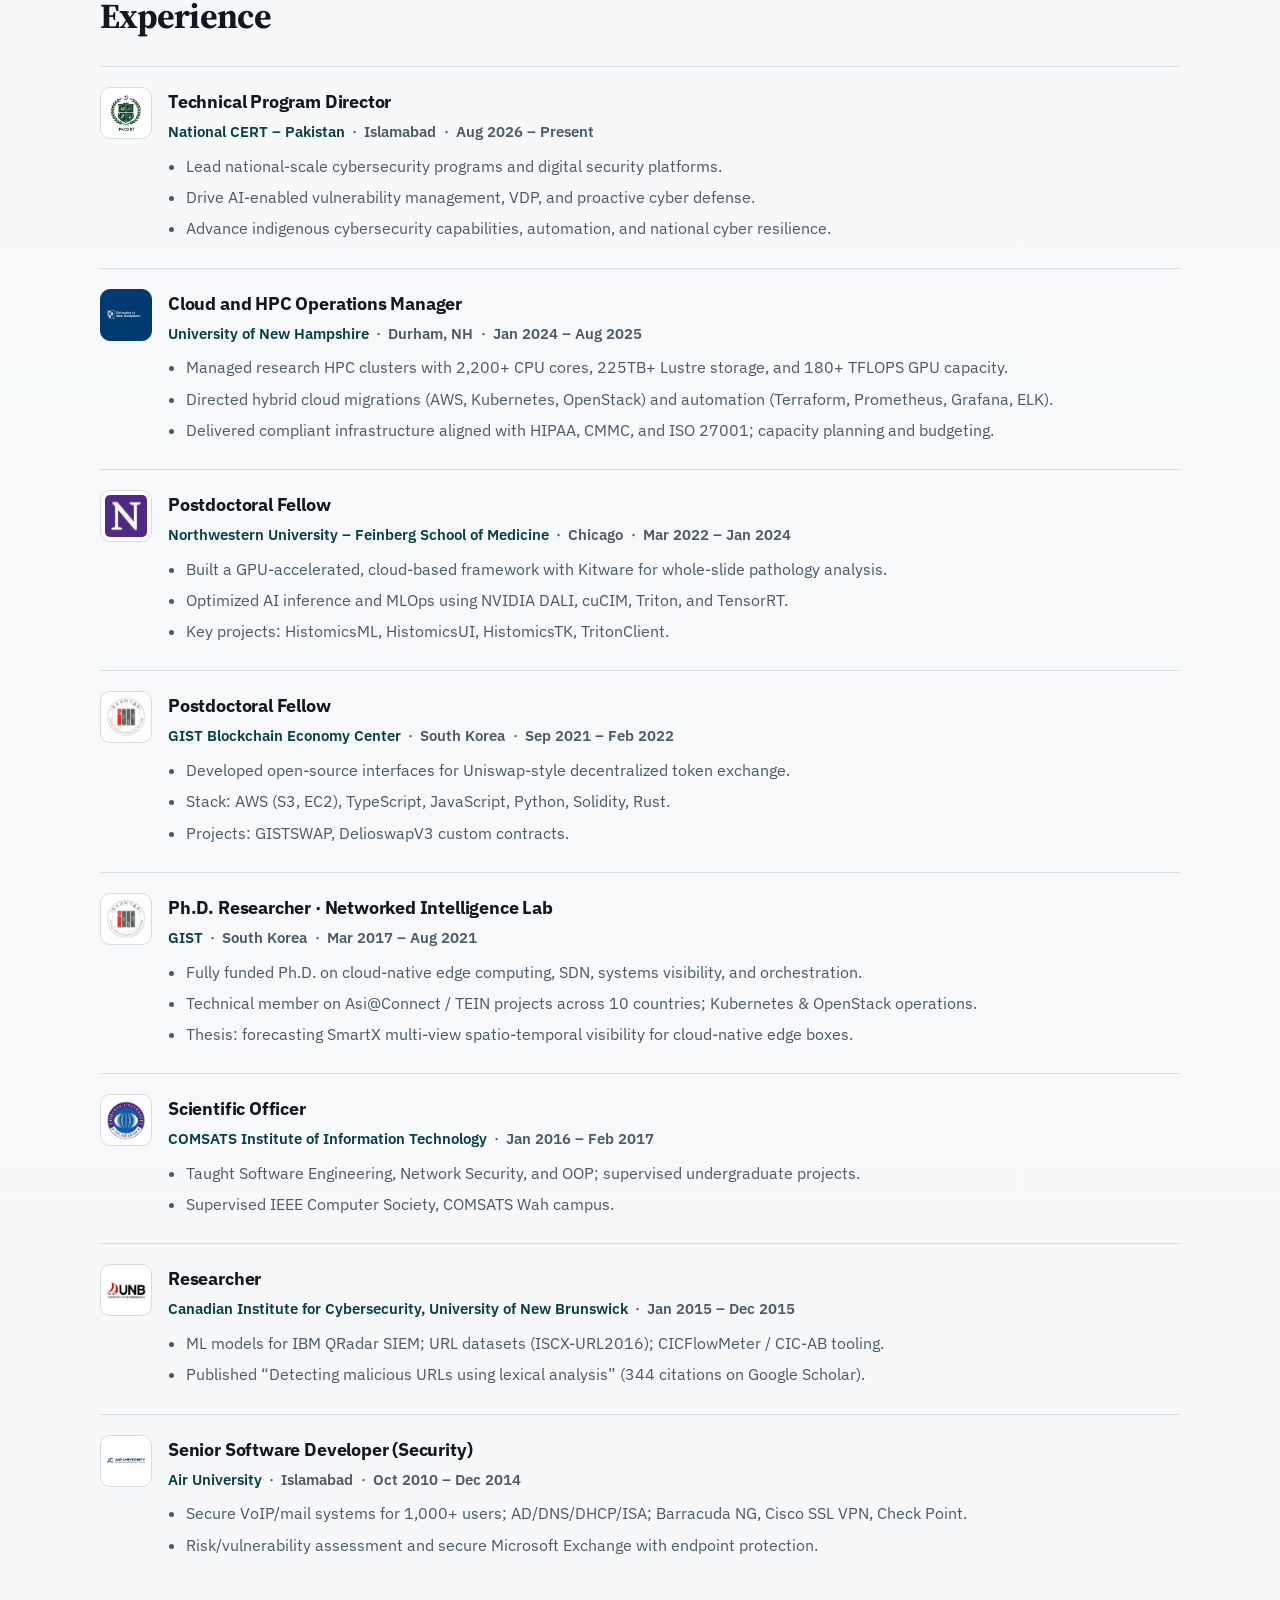
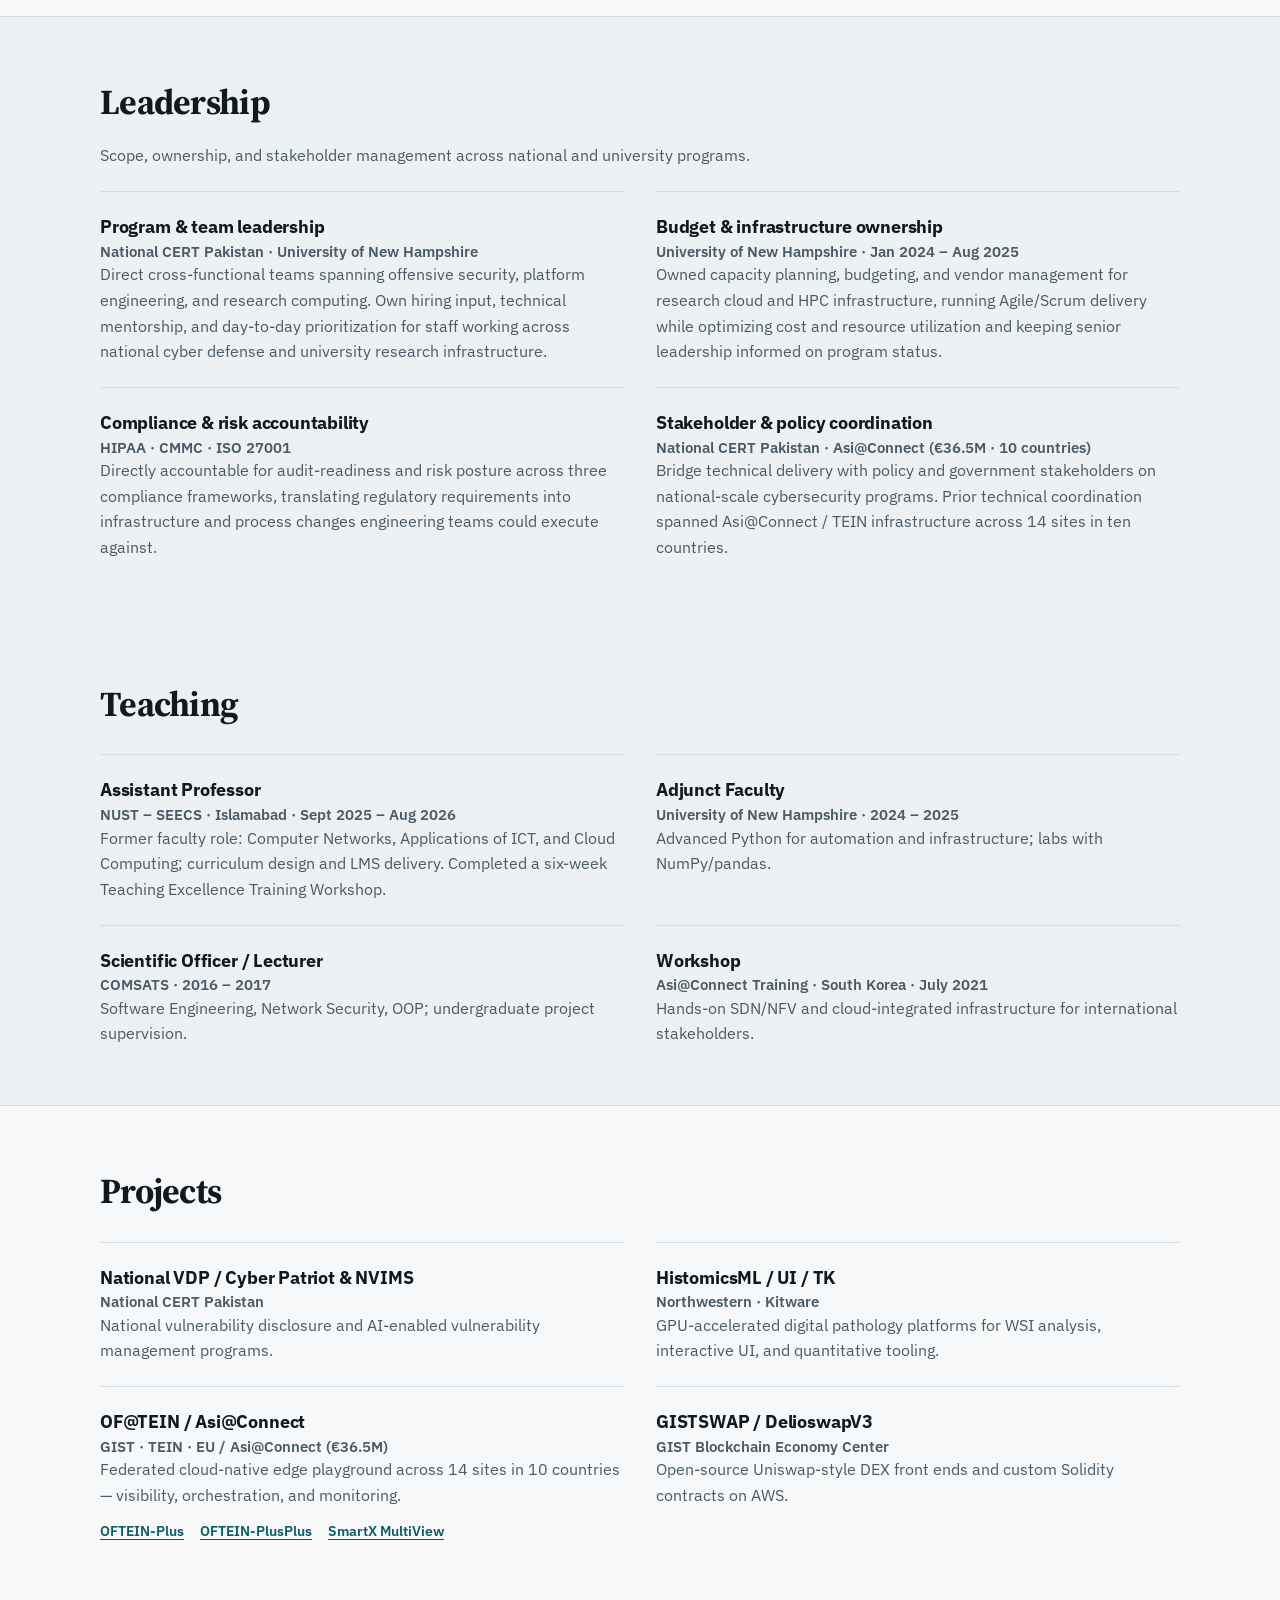
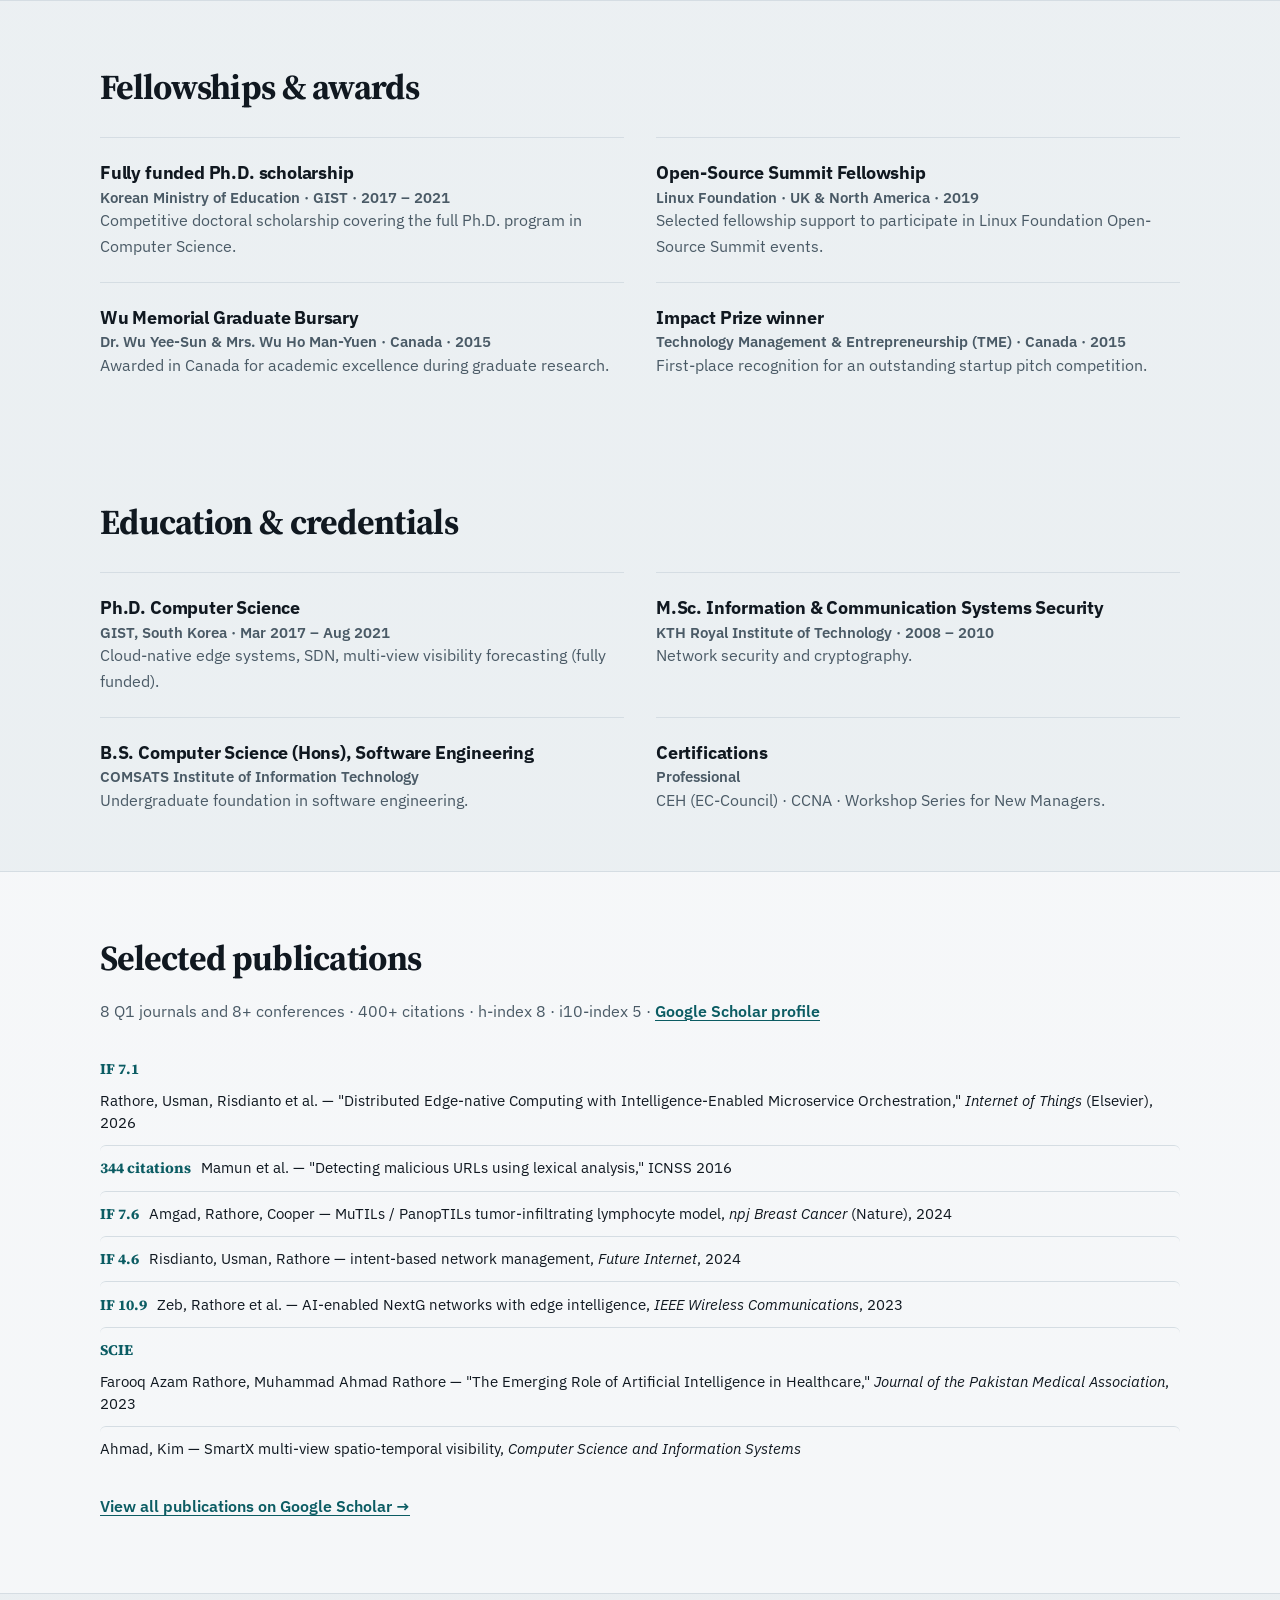
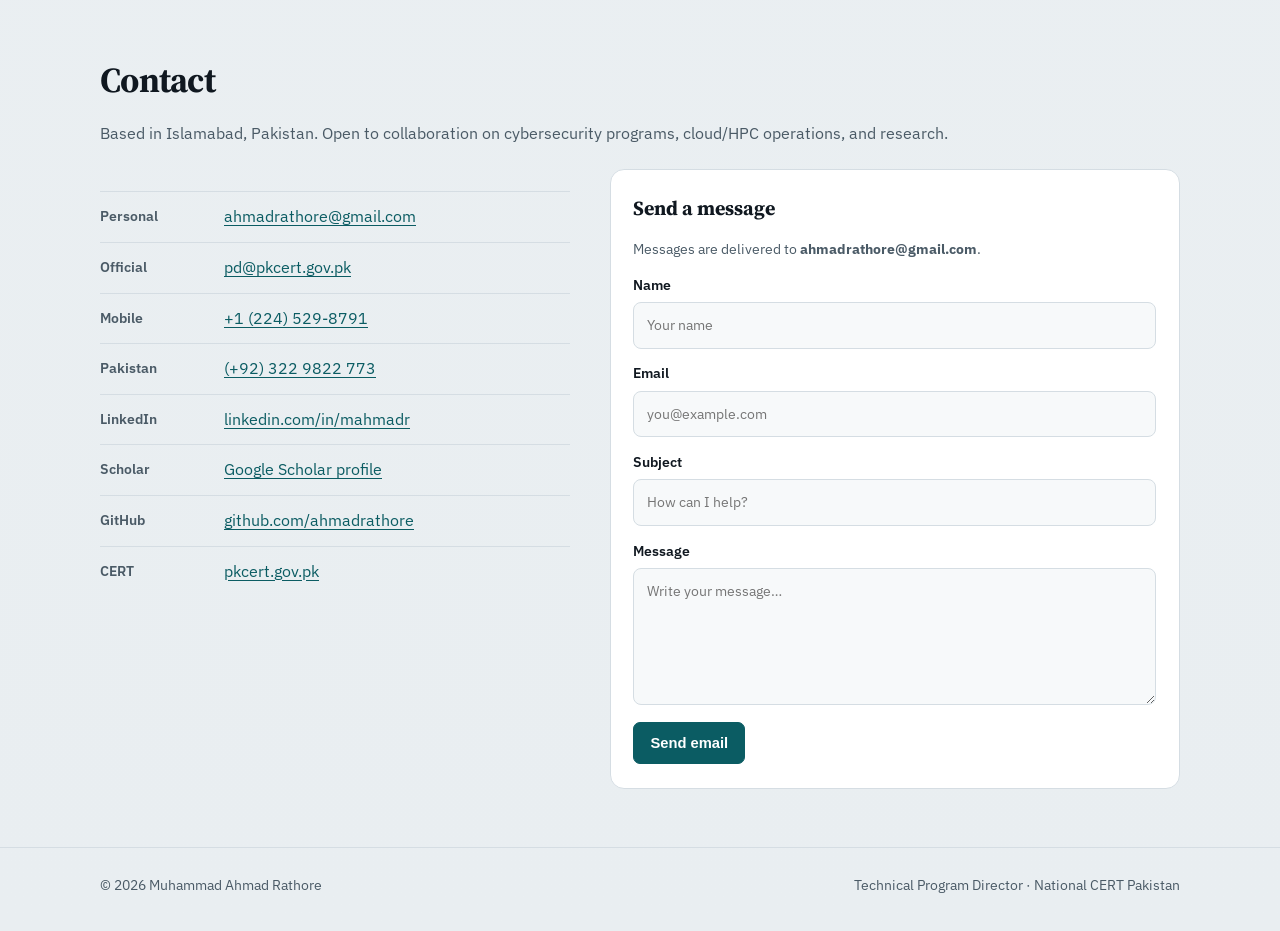
==== commit 1a64837d: "Replace Experience logos with official organization assets. Co-authored-by: Cursor <cursoragent@curs" ====
--- a/index.html
+++ b/index.html
@@ -127,7 +127,7 @@
         <div class="timeline reveal-group">
           <article>
             <header class="exp-header">
-              <img class="org-logo" src="assets/orgs/icon-pkcert.svg" alt="" width="48" height="48" />
+              <img class="org-logo" src="assets/orgs/official-pkcert.png" alt="National CERT Pakistan" width="48" height="48" />
               <div class="exp-copy">
                 <h3>Technical Program Director</h3>
                 <p class="meta"><span class="org-name">National CERT – Pakistan</span><span class="meta-sep">·</span>Islamabad<span class="meta-sep">·</span>Aug 2026 – Present</p>
@@ -141,7 +141,7 @@
           </article>
           <article>
             <header class="exp-header">
-              <img class="org-logo" src="assets/orgs/icon-unh.svg" alt="" width="48" height="48" />
+              <img class="org-logo org-logo--unh" src="assets/orgs/official-unh.svg" alt="University of New Hampshire" width="48" height="48" />
               <div class="exp-copy">
                 <h3>Cloud and HPC Operations Manager</h3>
                 <p class="meta"><span class="org-name">University of New Hampshire</span><span class="meta-sep">·</span>Durham, NH<span class="meta-sep">·</span>Jan 2024 – Aug 2025</p>
@@ -155,7 +155,7 @@
           </article>
           <article>
             <header class="exp-header">
-              <img class="org-logo" src="assets/orgs/icon-northwestern.svg" alt="" width="48" height="48" />
+              <img class="org-logo" src="assets/orgs/official-northwestern-mark.png" alt="Northwestern University" width="48" height="48" />
               <div class="exp-copy">
                 <h3>Postdoctoral Fellow</h3>
                 <p class="meta"><span class="org-name">Northwestern University – Feinberg School of Medicine</span><span class="meta-sep">·</span>Chicago<span class="meta-sep">·</span>Mar 2022 – Jan 2024</p>
@@ -169,7 +169,7 @@
           </article>
           <article>
             <header class="exp-header">
-              <img class="org-logo" src="assets/orgs/icon-gist.svg" alt="" width="48" height="48" />
+              <img class="org-logo" src="assets/orgs/official-gist.png" alt="GIST" width="48" height="48" />
               <div class="exp-copy">
                 <h3>Postdoctoral Fellow</h3>
                 <p class="meta"><span class="org-name">GIST Blockchain Economy Center</span><span class="meta-sep">·</span>South Korea<span class="meta-sep">·</span>Sep 2021 – Feb 2022</p>
@@ -183,7 +183,7 @@
           </article>
           <article>
             <header class="exp-header">
-              <img class="org-logo" src="assets/orgs/icon-gist.svg" alt="" width="48" height="48" />
+              <img class="org-logo" src="assets/orgs/official-gist.png" alt="GIST" width="48" height="48" />
               <div class="exp-copy">
                 <h3>Ph.D. Researcher · Networked Intelligence Lab</h3>
                 <p class="meta"><span class="org-name">GIST</span><span class="meta-sep">·</span>South Korea<span class="meta-sep">·</span>Mar 2017 – Aug 2021</p>
@@ -197,7 +197,7 @@
           </article>
           <article>
             <header class="exp-header">
-              <img class="org-logo" src="assets/orgs/icon-comsats.svg" alt="" width="48" height="48" />
+              <img class="org-logo" src="assets/orgs/official-comsats.png" alt="COMSATS" width="48" height="48" />
               <div class="exp-copy">
                 <h3>Scientific Officer</h3>
                 <p class="meta"><span class="org-name">COMSATS Institute of Information Technology</span><span class="meta-sep">·</span>Jan 2016 – Feb 2017</p>
@@ -210,7 +210,7 @@
           </article>
           <article>
             <header class="exp-header">
-              <img class="org-logo" src="assets/orgs/icon-unb.svg" alt="" width="48" height="48" />
+              <img class="org-logo" src="assets/orgs/official-unb.png" alt="University of New Brunswick" width="48" height="48" />
               <div class="exp-copy">
                 <h3>Researcher</h3>
                 <p class="meta"><span class="org-name">Canadian Institute for Cybersecurity, University of New Brunswick</span><span class="meta-sep">·</span>Jan 2015 – Dec 2015</p>
@@ -223,7 +223,7 @@
           </article>
           <article>
             <header class="exp-header">
-              <img class="org-logo" src="assets/orgs/icon-air.svg" alt="" width="48" height="48" />
+              <img class="org-logo" src="assets/orgs/official-air.png" alt="Air University" width="48" height="48" />
               <div class="exp-copy">
                 <h3>Senior Software Developer (Security)</h3>
                 <p class="meta"><span class="org-name">Air University</span><span class="meta-sep">·</span>Islamabad<span class="meta-sep">·</span>Oct 2010 – Dec 2014</p>
--- a/styles.css
+++ b/styles.css
@@ -234,18 +234,25 @@
 }
 .exp-header {
   display: grid;
-  grid-template-columns: 48px 1fr;
+  grid-template-columns: 52px 1fr;
   gap: 0.9rem 1rem;
   align-items: start;
 }
 .org-logo {
-  width: 48px;
-  height: 48px;
+  width: 52px;
+  height: 52px;
   border-radius: 10px;
   border: 1px solid var(--line);
   background: #fff;
   object-fit: contain;
+  padding: 4px;
   flex-shrink: 0;
+  box-sizing: border-box;
+}
+.org-logo--unh {
+  background: #003A70;
+  border-color: #003A70;
+  padding: 8px 6px;
 }
 .exp-copy { min-width: 0; }
 .meta {
@@ -270,7 +277,7 @@
   color: var(--muted);
 }
 .timeline .exp-header + ul {
-  margin-left: calc(48px + 1rem);
+  margin-left: calc(52px + 1rem);
   padding-left: 1.15rem;
 }
 .timeline li + li { margin-top: 0.35rem; }
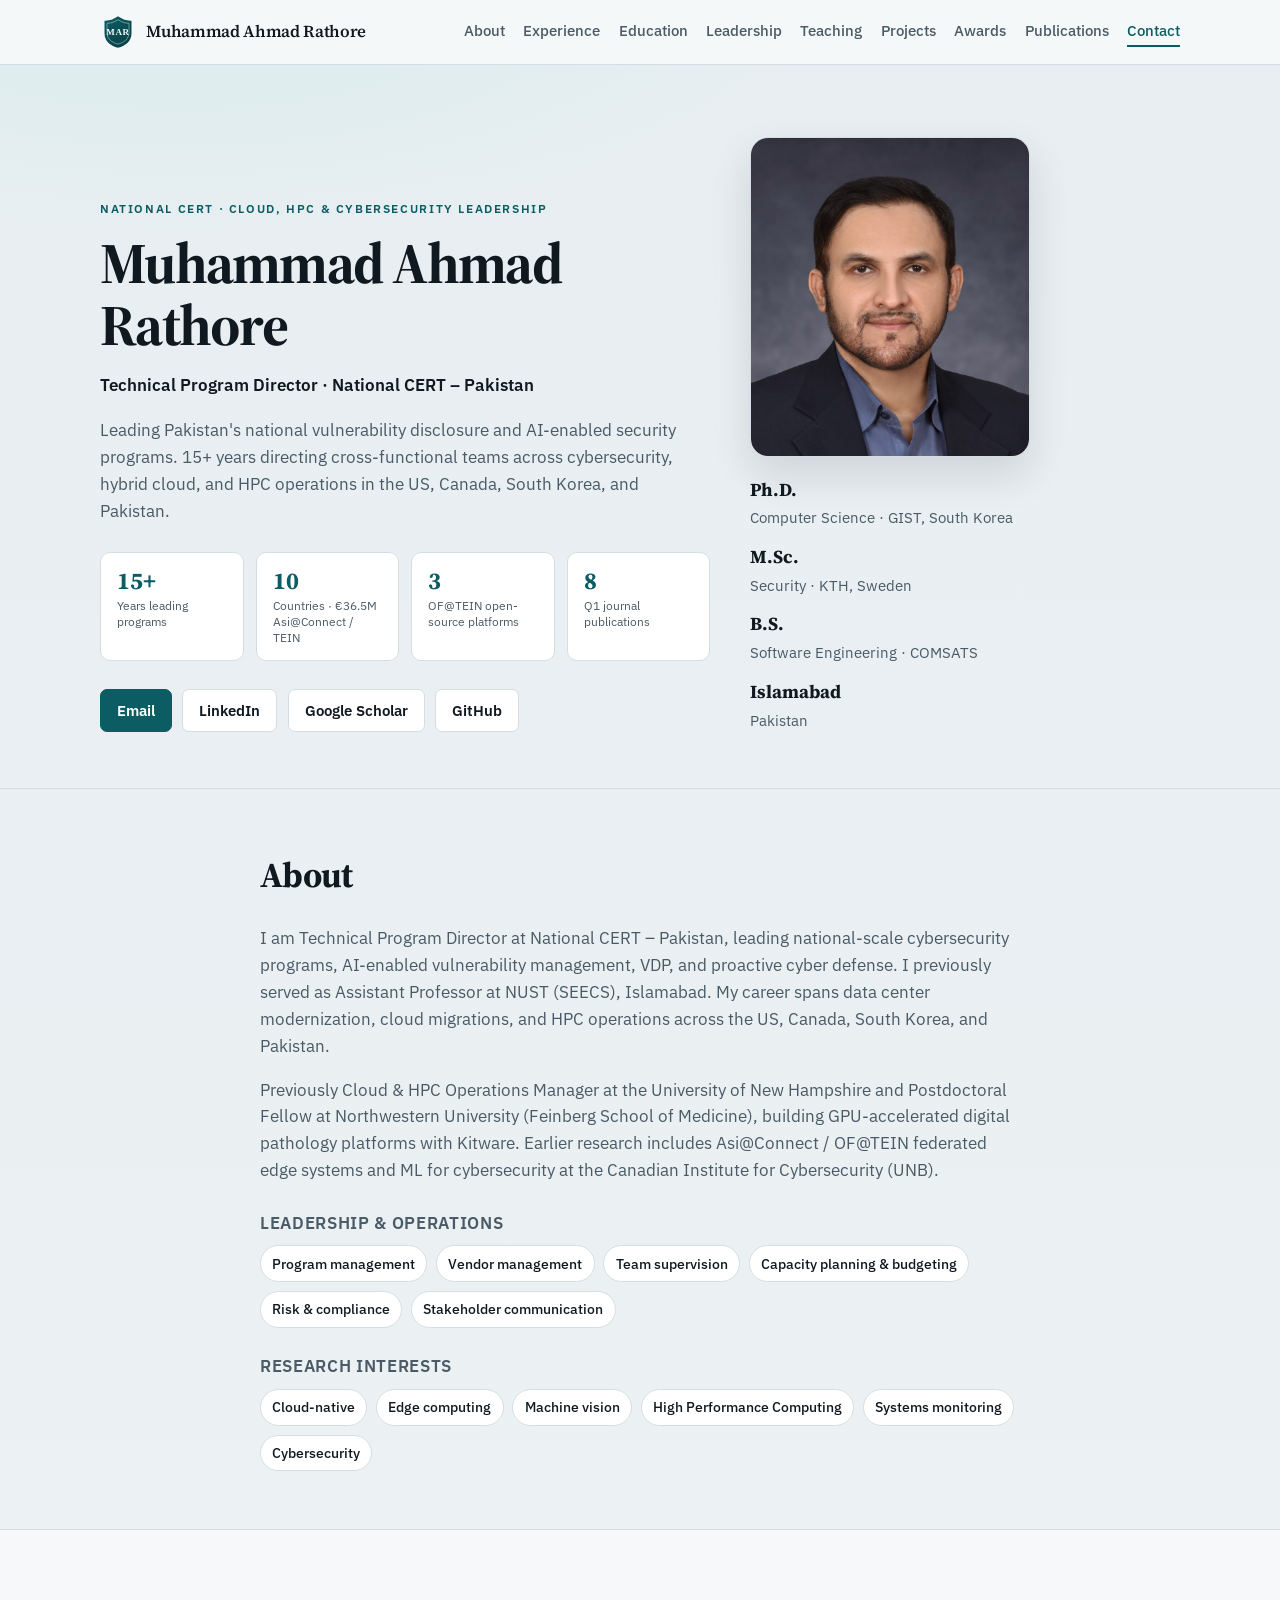
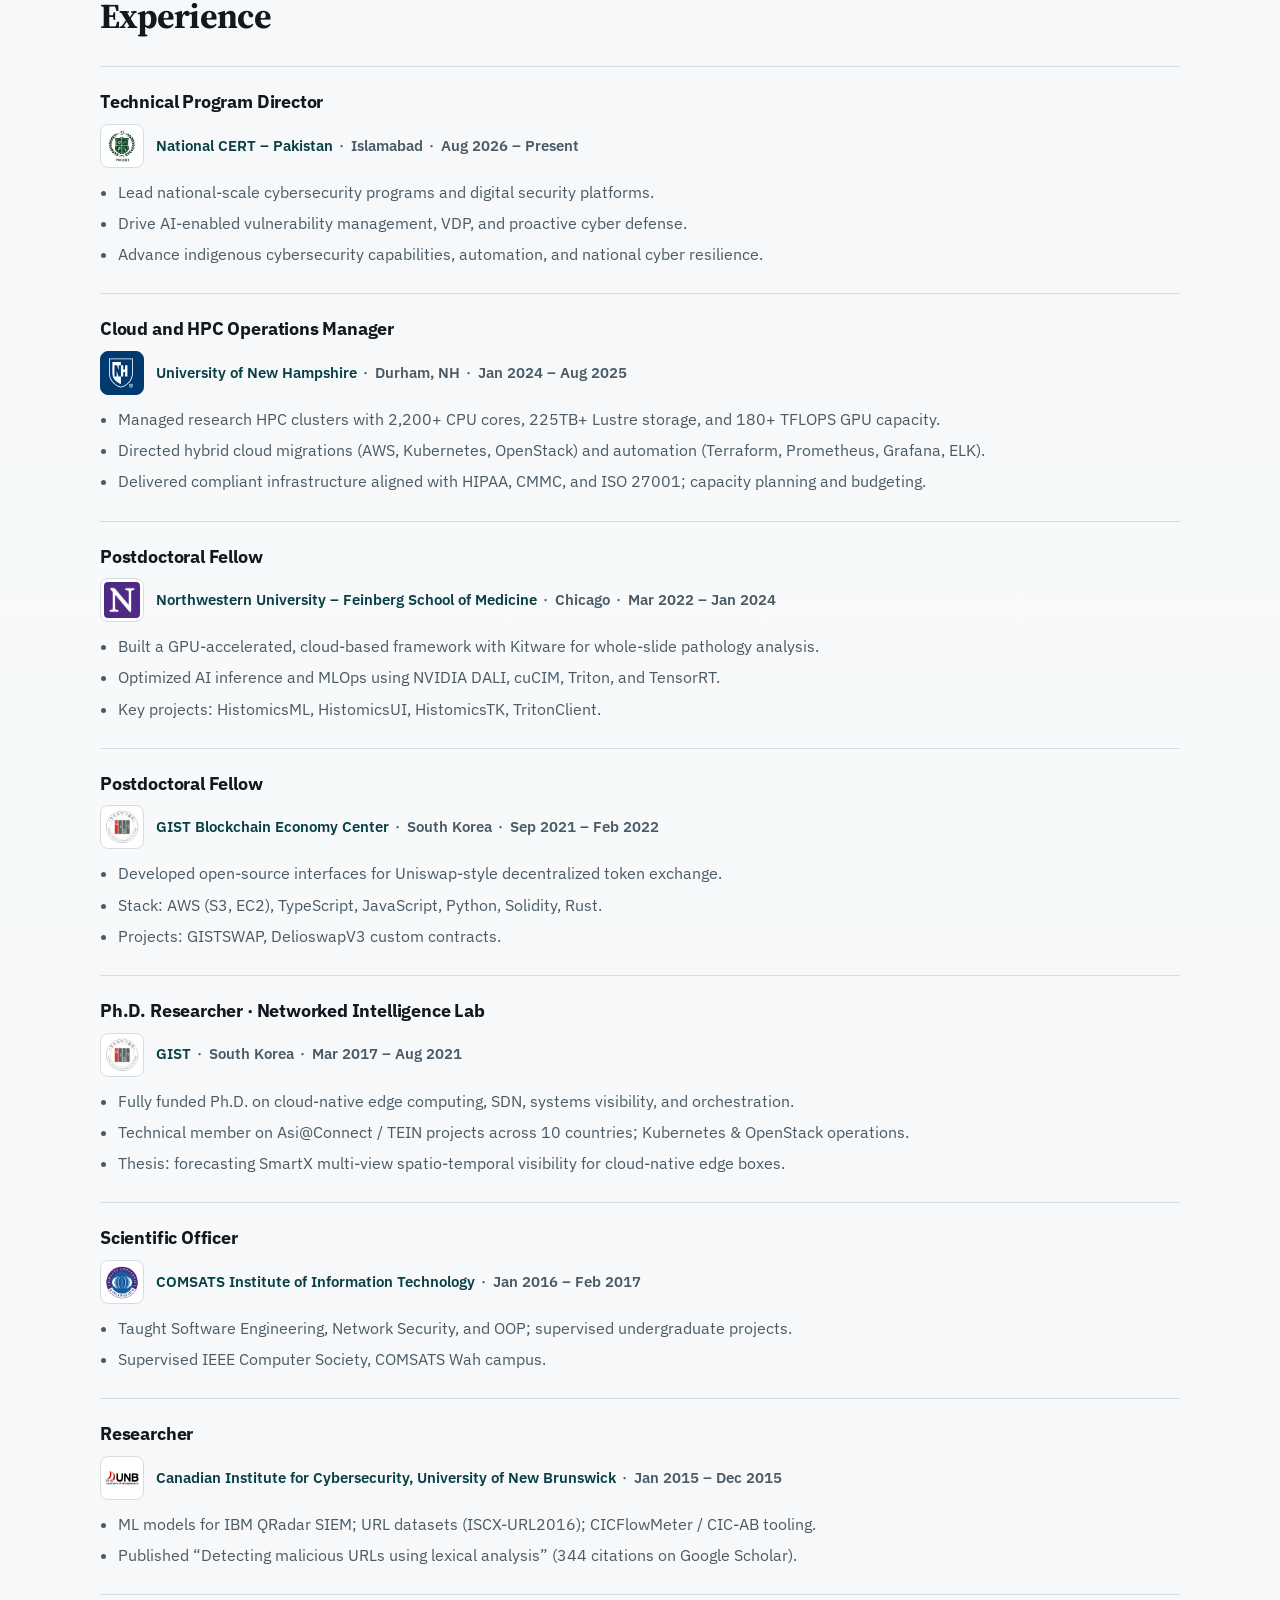
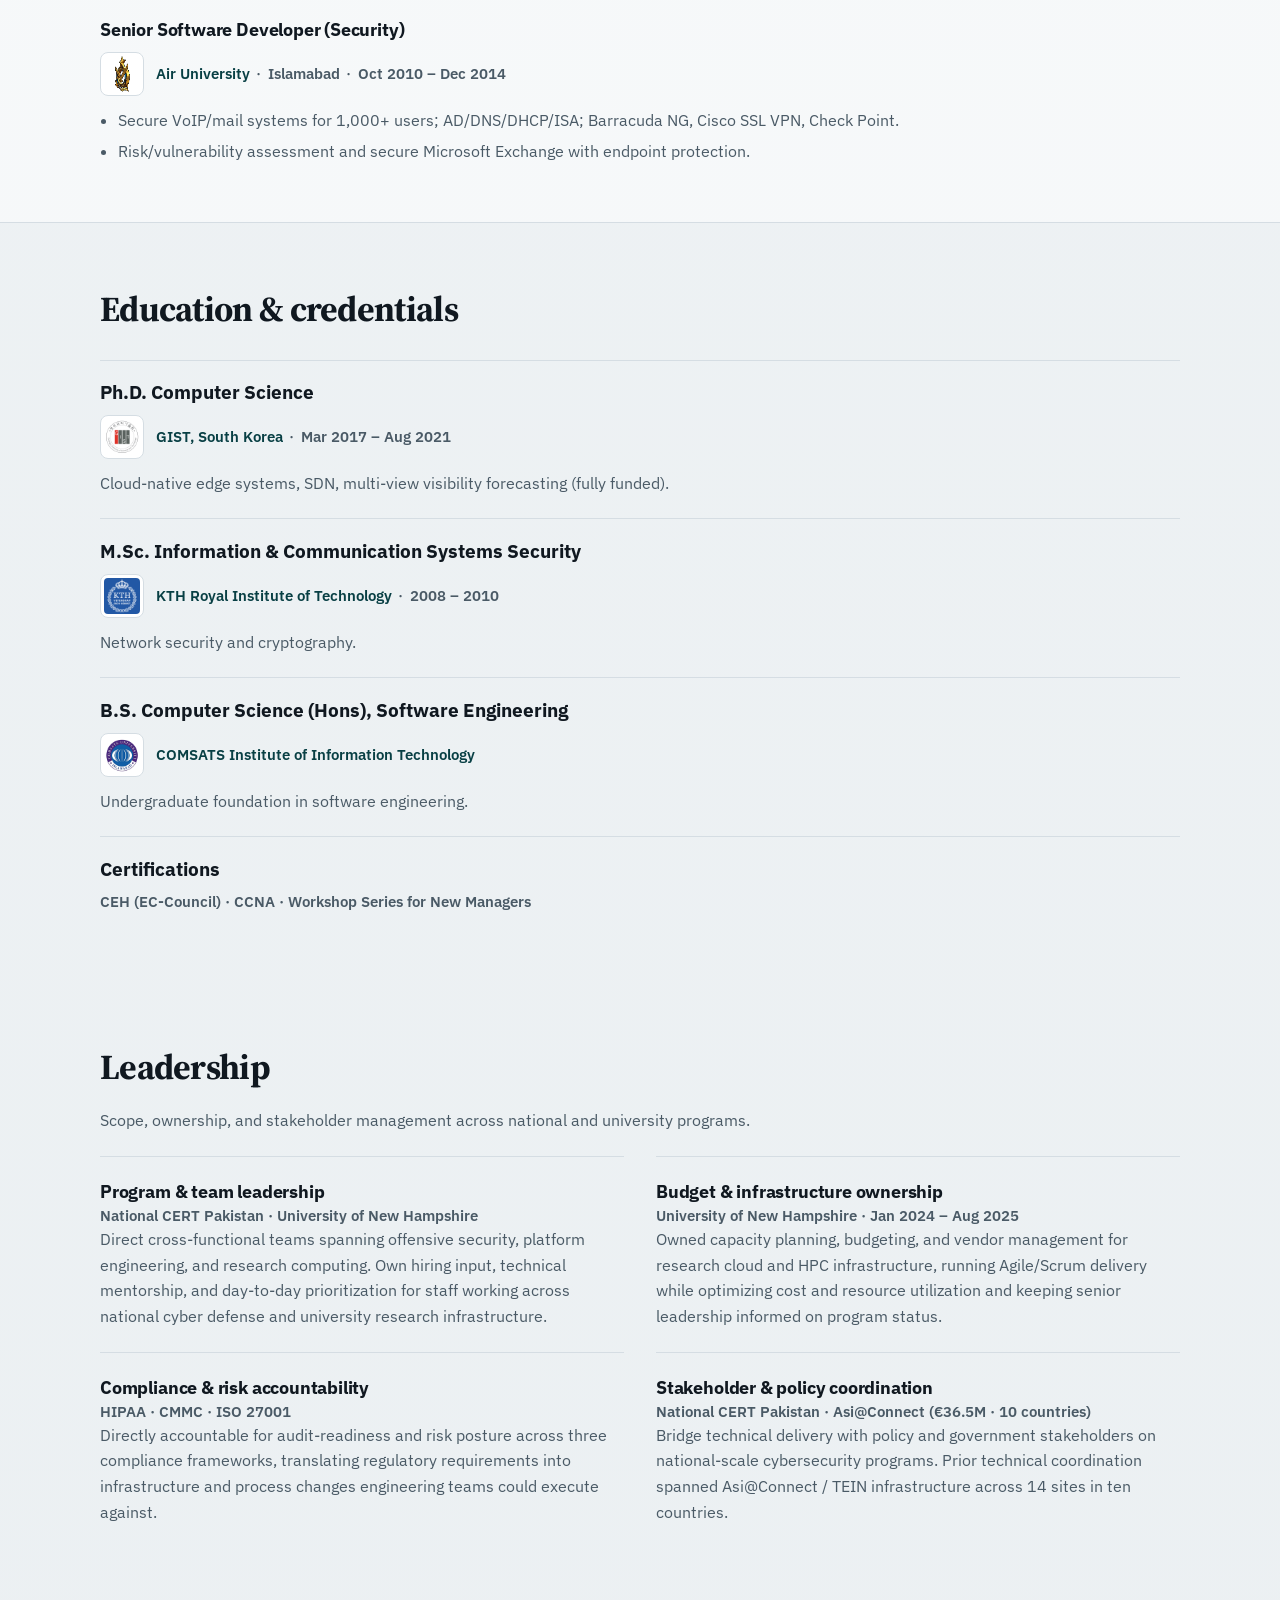
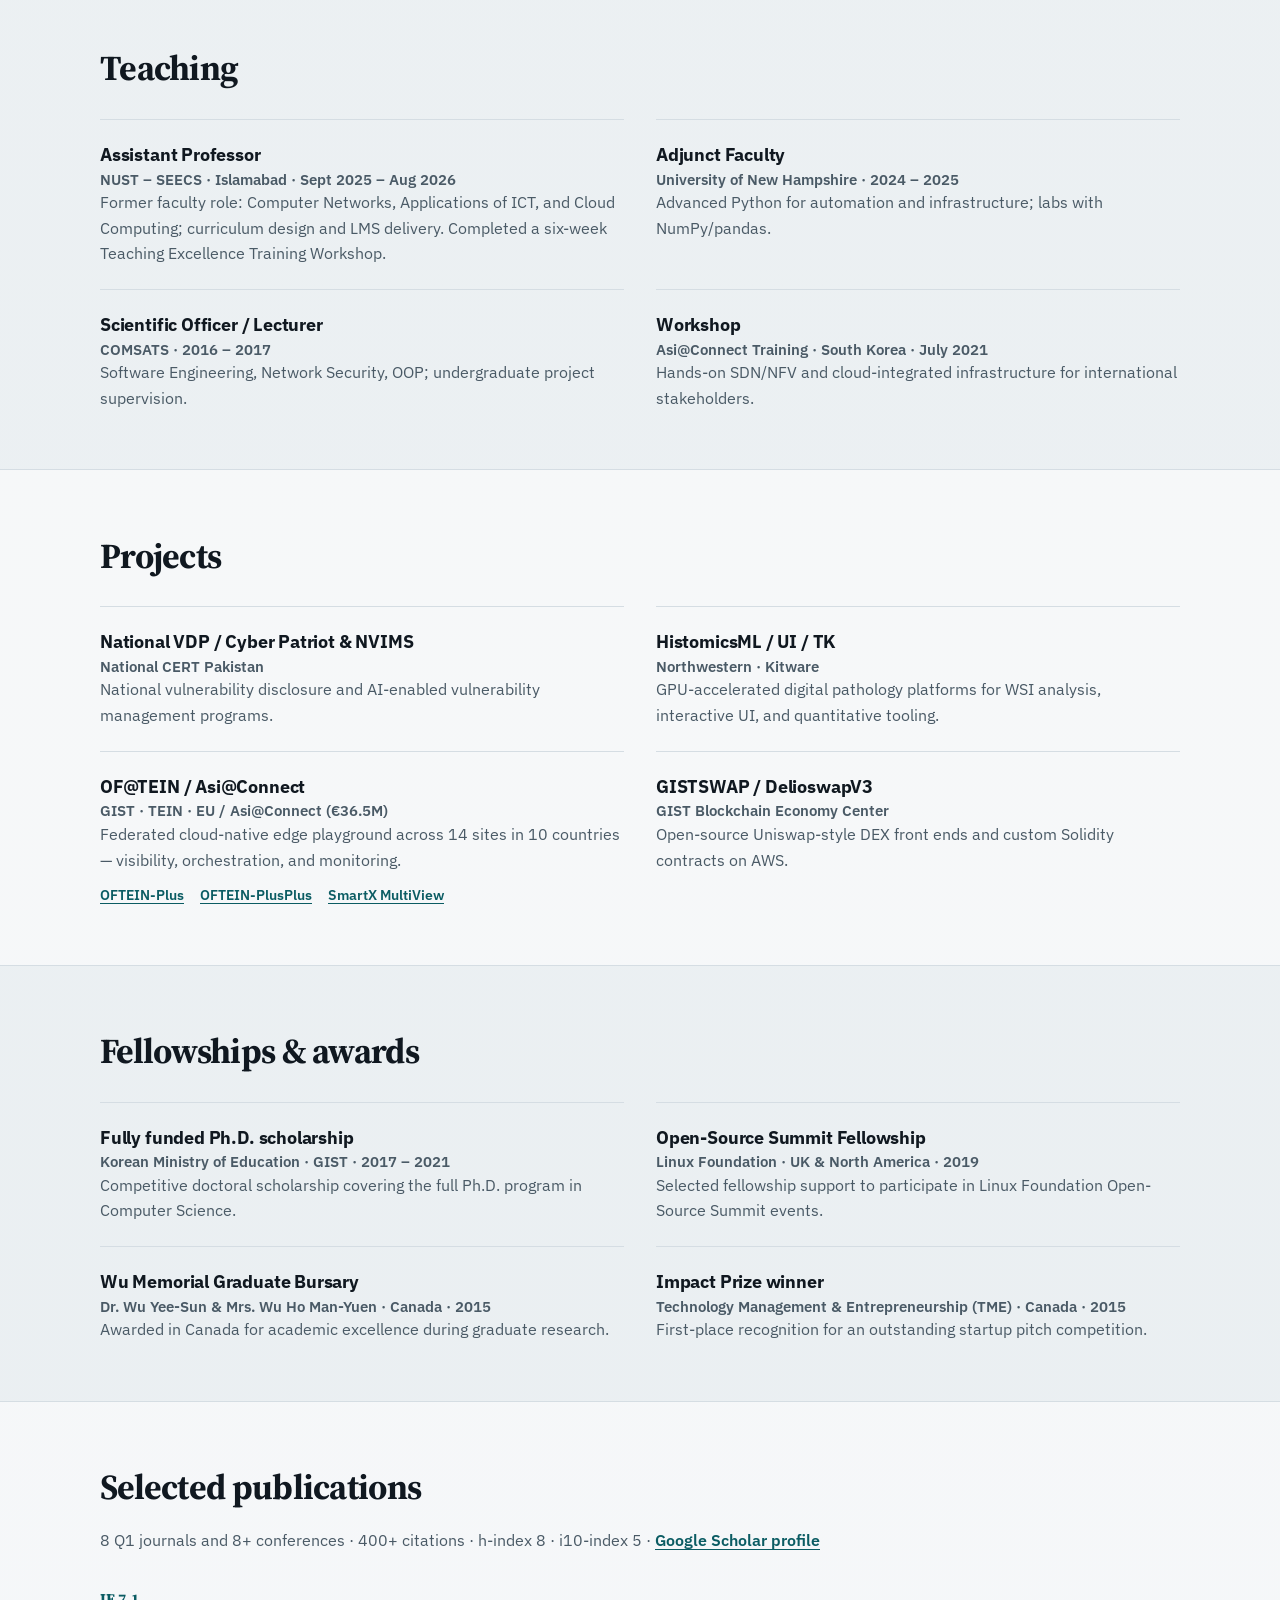
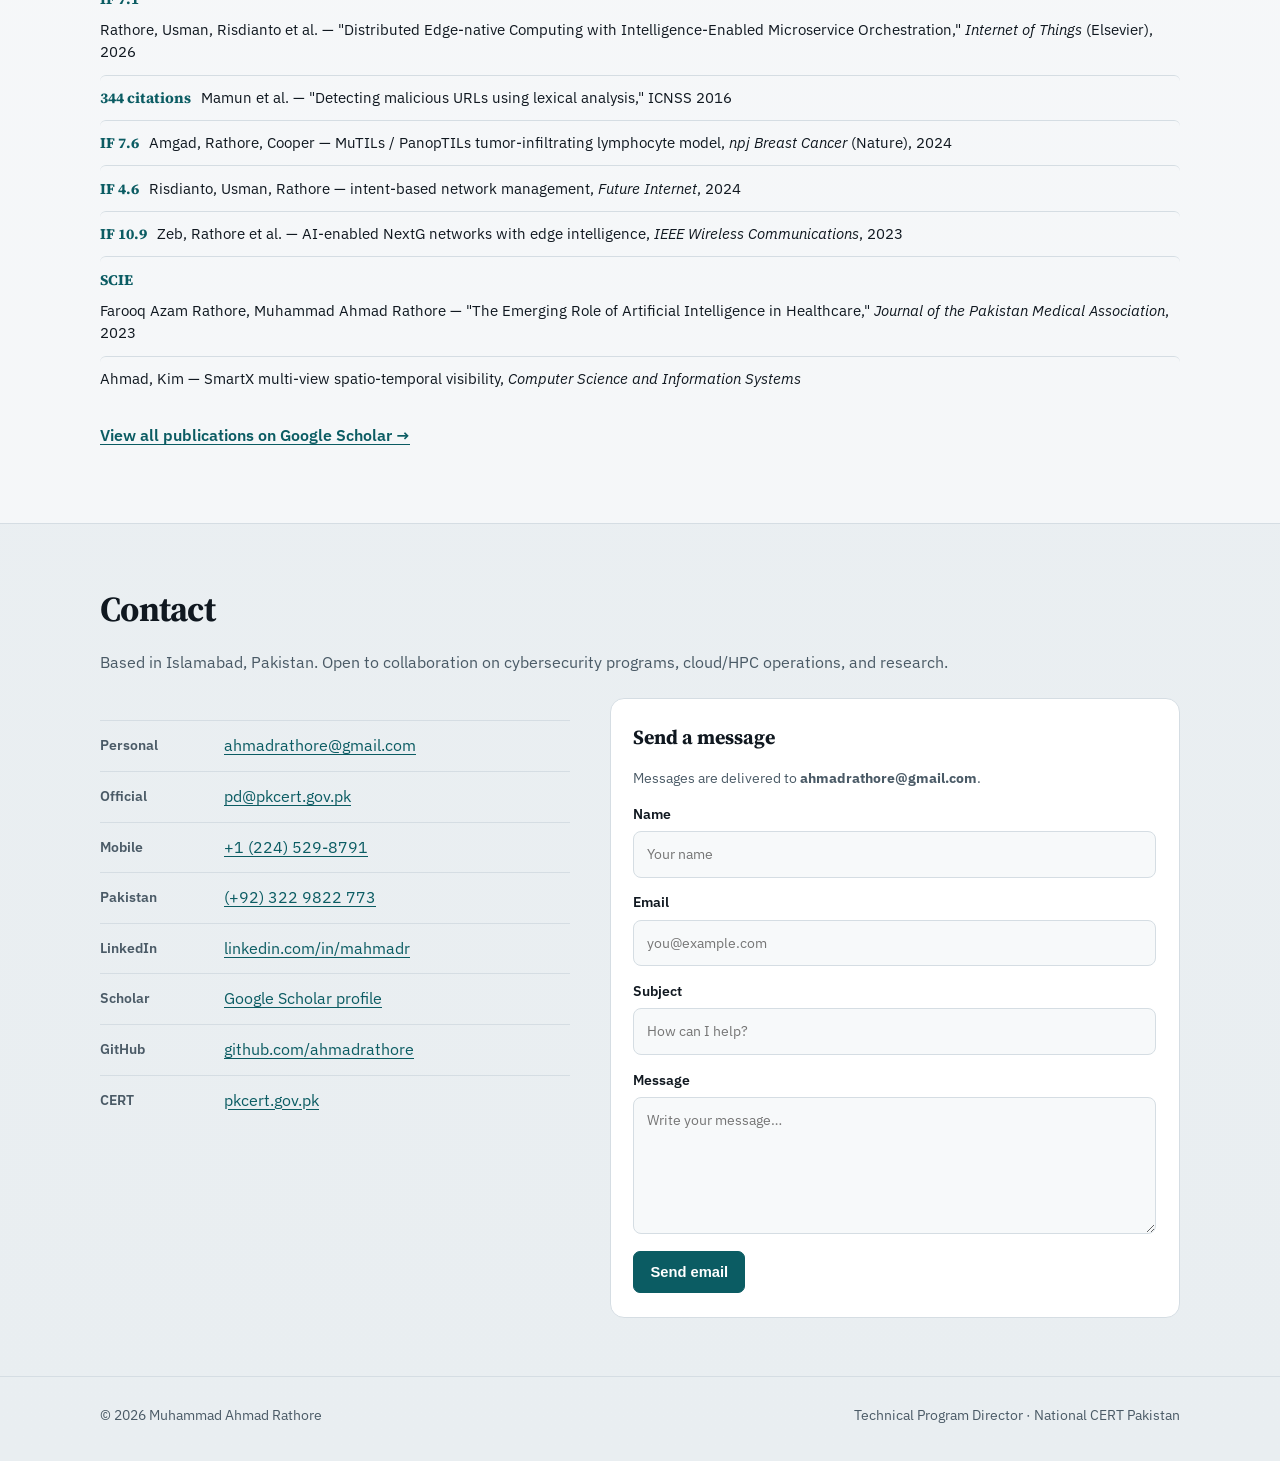
==== commit e6d1ea49: "Fix Experience logo alignment, UNH/Air marks, and move Education after Experience. Co-authored-by: C" ====
--- a/index.html
+++ b/index.html
@@ -22,6 +22,7 @@
 <nav class="site-nav" aria-label="Primary">
   <a href="#about">About</a>
   <a href="#experience">Experience</a>
+  <a href="#education">Education</a>
   <a href="#leadership">Leadership</a>
   <a href="#teaching">Teaching</a>
   <a href="#projects">Projects</a>
@@ -127,9 +128,9 @@
         <div class="timeline reveal-group">
           <article>
             <header class="exp-header">
-              <img class="org-logo" src="assets/orgs/official-pkcert.png" alt="National CERT Pakistan" width="48" height="48" />
-              <div class="exp-copy">
-                <h3>Technical Program Director</h3>
+              <h3>Technical Program Director</h3>
+              <div class="exp-org-row">
+                <img class="org-logo" src="assets/orgs/official-pkcert.png" alt="National CERT Pakistan" width="44" height="44" />
                 <p class="meta"><span class="org-name">National CERT – Pakistan</span><span class="meta-sep">·</span>Islamabad<span class="meta-sep">·</span>Aug 2026 – Present</p>
               </div>
             </header>
@@ -141,9 +142,9 @@
           </article>
           <article>
             <header class="exp-header">
-              <img class="org-logo org-logo--unh" src="assets/orgs/official-unh.svg" alt="University of New Hampshire" width="48" height="48" />
-              <div class="exp-copy">
-                <h3>Cloud and HPC Operations Manager</h3>
+              <h3>Cloud and HPC Operations Manager</h3>
+              <div class="exp-org-row">
+                <img class="org-logo org-logo--unh" src="assets/orgs/official-unh-shield.svg" alt="University of New Hampshire" width="44" height="44" />
                 <p class="meta"><span class="org-name">University of New Hampshire</span><span class="meta-sep">·</span>Durham, NH<span class="meta-sep">·</span>Jan 2024 – Aug 2025</p>
               </div>
             </header>
@@ -155,9 +156,9 @@
           </article>
           <article>
             <header class="exp-header">
-              <img class="org-logo" src="assets/orgs/official-northwestern-mark.png" alt="Northwestern University" width="48" height="48" />
-              <div class="exp-copy">
-                <h3>Postdoctoral Fellow</h3>
+              <h3>Postdoctoral Fellow</h3>
+              <div class="exp-org-row">
+                <img class="org-logo" src="assets/orgs/official-northwestern-mark.png" alt="Northwestern University" width="44" height="44" />
                 <p class="meta"><span class="org-name">Northwestern University – Feinberg School of Medicine</span><span class="meta-sep">·</span>Chicago<span class="meta-sep">·</span>Mar 2022 – Jan 2024</p>
               </div>
             </header>
@@ -169,9 +170,9 @@
           </article>
           <article>
             <header class="exp-header">
-              <img class="org-logo" src="assets/orgs/official-gist.png" alt="GIST" width="48" height="48" />
-              <div class="exp-copy">
-                <h3>Postdoctoral Fellow</h3>
+              <h3>Postdoctoral Fellow</h3>
+              <div class="exp-org-row">
+                <img class="org-logo" src="assets/orgs/official-gist.png" alt="GIST" width="44" height="44" />
                 <p class="meta"><span class="org-name">GIST Blockchain Economy Center</span><span class="meta-sep">·</span>South Korea<span class="meta-sep">·</span>Sep 2021 – Feb 2022</p>
               </div>
             </header>
@@ -183,9 +184,9 @@
           </article>
           <article>
             <header class="exp-header">
-              <img class="org-logo" src="assets/orgs/official-gist.png" alt="GIST" width="48" height="48" />
-              <div class="exp-copy">
-                <h3>Ph.D. Researcher · Networked Intelligence Lab</h3>
+              <h3>Ph.D. Researcher · Networked Intelligence Lab</h3>
+              <div class="exp-org-row">
+                <img class="org-logo" src="assets/orgs/official-gist.png" alt="GIST" width="44" height="44" />
                 <p class="meta"><span class="org-name">GIST</span><span class="meta-sep">·</span>South Korea<span class="meta-sep">·</span>Mar 2017 – Aug 2021</p>
               </div>
             </header>
@@ -197,9 +198,9 @@
           </article>
           <article>
             <header class="exp-header">
-              <img class="org-logo" src="assets/orgs/official-comsats.png" alt="COMSATS" width="48" height="48" />
-              <div class="exp-copy">
-                <h3>Scientific Officer</h3>
+              <h3>Scientific Officer</h3>
+              <div class="exp-org-row">
+                <img class="org-logo" src="assets/orgs/official-comsats.png" alt="COMSATS" width="44" height="44" />
                 <p class="meta"><span class="org-name">COMSATS Institute of Information Technology</span><span class="meta-sep">·</span>Jan 2016 – Feb 2017</p>
               </div>
             </header>
@@ -210,9 +211,9 @@
           </article>
           <article>
             <header class="exp-header">
-              <img class="org-logo" src="assets/orgs/official-unb.png" alt="University of New Brunswick" width="48" height="48" />
-              <div class="exp-copy">
-                <h3>Researcher</h3>
+              <h3>Researcher</h3>
+              <div class="exp-org-row">
+                <img class="org-logo" src="assets/orgs/official-unb.png" alt="University of New Brunswick" width="44" height="44" />
                 <p class="meta"><span class="org-name">Canadian Institute for Cybersecurity, University of New Brunswick</span><span class="meta-sep">·</span>Jan 2015 – Dec 2015</p>
               </div>
             </header>
@@ -223,9 +224,9 @@
           </article>
           <article>
             <header class="exp-header">
-              <img class="org-logo" src="assets/orgs/official-air.png" alt="Air University" width="48" height="48" />
-              <div class="exp-copy">
-                <h3>Senior Software Developer (Security)</h3>
+              <h3>Senior Software Developer (Security)</h3>
+              <div class="exp-org-row">
+                <img class="org-logo" src="assets/orgs/official-paf.gif" alt="Air University / Pakistan Air Force" width="44" height="44" />
                 <p class="meta"><span class="org-name">Air University</span><span class="meta-sep">·</span>Islamabad<span class="meta-sep">·</span>Oct 2010 – Dec 2014</p>
               </div>
             </header>
@@ -233,6 +234,50 @@
               <li>Secure VoIP/mail systems for 1,000+ users; AD/DNS/DHCP/ISA; Barracuda NG, Cisco SSL VPN, Check Point.</li>
               <li>Risk/vulnerability assessment and secure Microsoft Exchange with endpoint protection.</li>
             </ul>
+          </article>
+        </div>
+      </div>
+    </section>
+
+    <section id="education" class="section">
+      <div class="wrap">
+        <h2 class="reveal">Education &amp; credentials</h2>
+        <div class="edu-list reveal-group">
+          <article>
+            <header class="exp-header">
+              <h3>Ph.D. Computer Science</h3>
+              <div class="exp-org-row">
+                <img class="org-logo" src="assets/orgs/official-gist.png" alt="GIST" width="44" height="44" />
+                <p class="meta"><span class="org-name">GIST, South Korea</span><span class="meta-sep">·</span>Mar 2017 – Aug 2021</p>
+              </div>
+            </header>
+            <p>Cloud-native edge systems, SDN, multi-view visibility forecasting (fully funded).</p>
+          </article>
+          <article>
+            <header class="exp-header">
+              <h3>M.Sc. Information &amp; Communication Systems Security</h3>
+              <div class="exp-org-row">
+                <img class="org-logo" src="assets/orgs/official-kth.png" alt="KTH" width="44" height="44" />
+                <p class="meta"><span class="org-name">KTH Royal Institute of Technology</span><span class="meta-sep">·</span>2008 – 2010</p>
+              </div>
+            </header>
+            <p>Network security and cryptography.</p>
+          </article>
+          <article>
+            <header class="exp-header">
+              <h3>B.S. Computer Science (Hons), Software Engineering</h3>
+              <div class="exp-org-row">
+                <img class="org-logo" src="assets/orgs/official-comsats.png" alt="COMSATS" width="44" height="44" />
+                <p class="meta"><span class="org-name">COMSATS Institute of Information Technology</span></p>
+              </div>
+            </header>
+            <p>Undergraduate foundation in software engineering.</p>
+          </article>
+          <article>
+            <header class="exp-header">
+              <h3>Certifications</h3>
+              <p class="meta">CEH (EC-Council) · CCNA · Workshop Series for New Managers</p>
+            </header>
           </article>
         </div>
       </div>
@@ -371,34 +416,6 @@
             <h3>Impact Prize winner</h3>
             <p class="meta">Technology Management &amp; Entrepreneurship (TME) · Canada · 2015</p>
             <p>First-place recognition for an outstanding startup pitch competition.</p>
-          </article>
-        </div>
-      </div>
-    </section>
-
-    <section id="education" class="section">
-      <div class="wrap">
-        <h2 class="reveal">Education &amp; credentials</h2>
-        <div class="split reveal-group">
-          <article>
-            <h3>Ph.D. Computer Science</h3>
-            <p class="meta">GIST, South Korea · Mar 2017 – Aug 2021</p>
-            <p>Cloud-native edge systems, SDN, multi-view visibility forecasting (fully funded).</p>
-          </article>
-          <article>
-            <h3>M.Sc. Information &amp; Communication Systems Security</h3>
-            <p class="meta">KTH Royal Institute of Technology · 2008 – 2010</p>
-            <p>Network security and cryptography.</p>
-          </article>
-          <article>
-            <h3>B.S. Computer Science (Hons), Software Engineering</h3>
-            <p class="meta">COMSATS Institute of Information Technology</p>
-            <p>Undergraduate foundation in software engineering.</p>
-          </article>
-          <article>
-            <h3>Certifications</h3>
-            <p class="meta">Professional</p>
-            <p>CEH (EC-Council) · CCNA · Workshop Series for New Managers.</p>
           </article>
         </div>
       </div>
--- a/styles.css
+++ b/styles.css
@@ -233,26 +233,44 @@
   letter-spacing: -0.01em;
 }
 .exp-header {
-  display: grid;
-  grid-template-columns: 52px 1fr;
-  gap: 0.9rem 1rem;
-  align-items: start;
+  display: block;
+}
+.exp-header h3 {
+  margin: 0 0 0.45rem;
+}
+.exp-org-row {
+  display: flex;
+  align-items: center;
+  gap: 0.75rem;
+  margin: 0 0 0.75rem;
+  min-width: 0;
 }
 .org-logo {
-  width: 52px;
-  height: 52px;
-  border-radius: 10px;
+  width: 44px;
+  height: 44px;
+  flex: 0 0 44px;
+  border-radius: 8px;
   border: 1px solid var(--line);
   background: #fff;
   object-fit: contain;
-  padding: 4px;
-  flex-shrink: 0;
+  object-position: center;
+  padding: 3px;
   box-sizing: border-box;
+  display: block;
 }
 .org-logo--unh {
   background: #003A70;
   border-color: #003A70;
-  padding: 8px 6px;
+  padding: 6px;
+}
+.org-logo--wide {
+  object-fit: contain;
+  padding: 6px 2px;
+}
+.exp-org-row .meta {
+  margin: 0;
+  flex: 1;
+  min-width: 0;
 }
 .exp-copy { min-width: 0; }
 .meta {
@@ -263,7 +281,7 @@
   display: flex;
   flex-wrap: wrap;
   align-items: baseline;
-  gap: 0.35rem 0.45rem;
+  gap: 0.3rem 0.4rem;
   line-height: 1.4;
 }
 .org-name { color: var(--teal-deep); }
@@ -277,14 +295,21 @@
   color: var(--muted);
 }
 .timeline .exp-header + ul {
-  margin-left: calc(52px + 1rem);
+  margin-left: 0;
   padding-left: 1.15rem;
 }
 .timeline li + li { margin-top: 0.35rem; }
-@media (max-width: 640px) {
-  .timeline .exp-header + ul {
-    margin-left: 0;
-  }
+.edu-list {
+  display: grid;
+  gap: 1.35rem;
+}
+.edu-list article {
+  padding: 1.1rem 0 0;
+  border-top: 1px solid var(--line);
+}
+.edu-list .exp-header + p {
+  margin: 0;
+  color: var(--muted);
 }
 .split {
   display: grid;
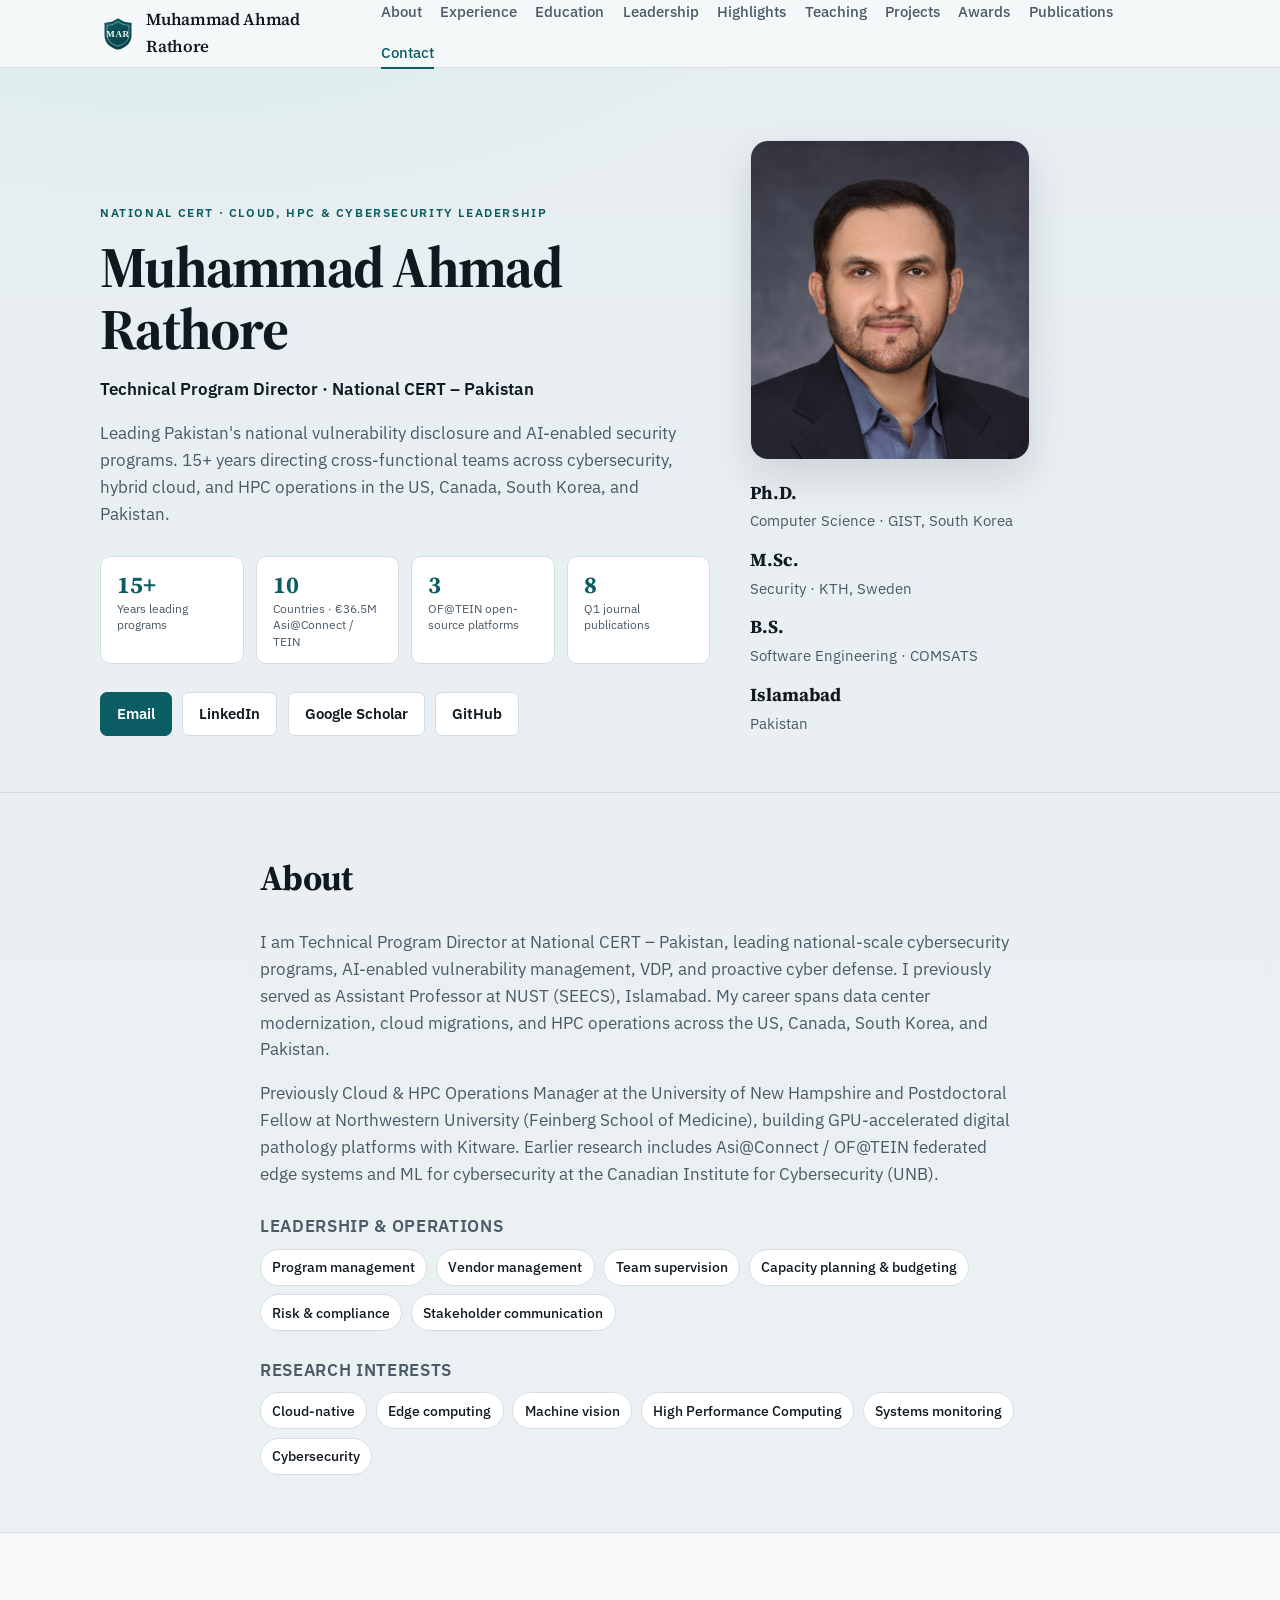
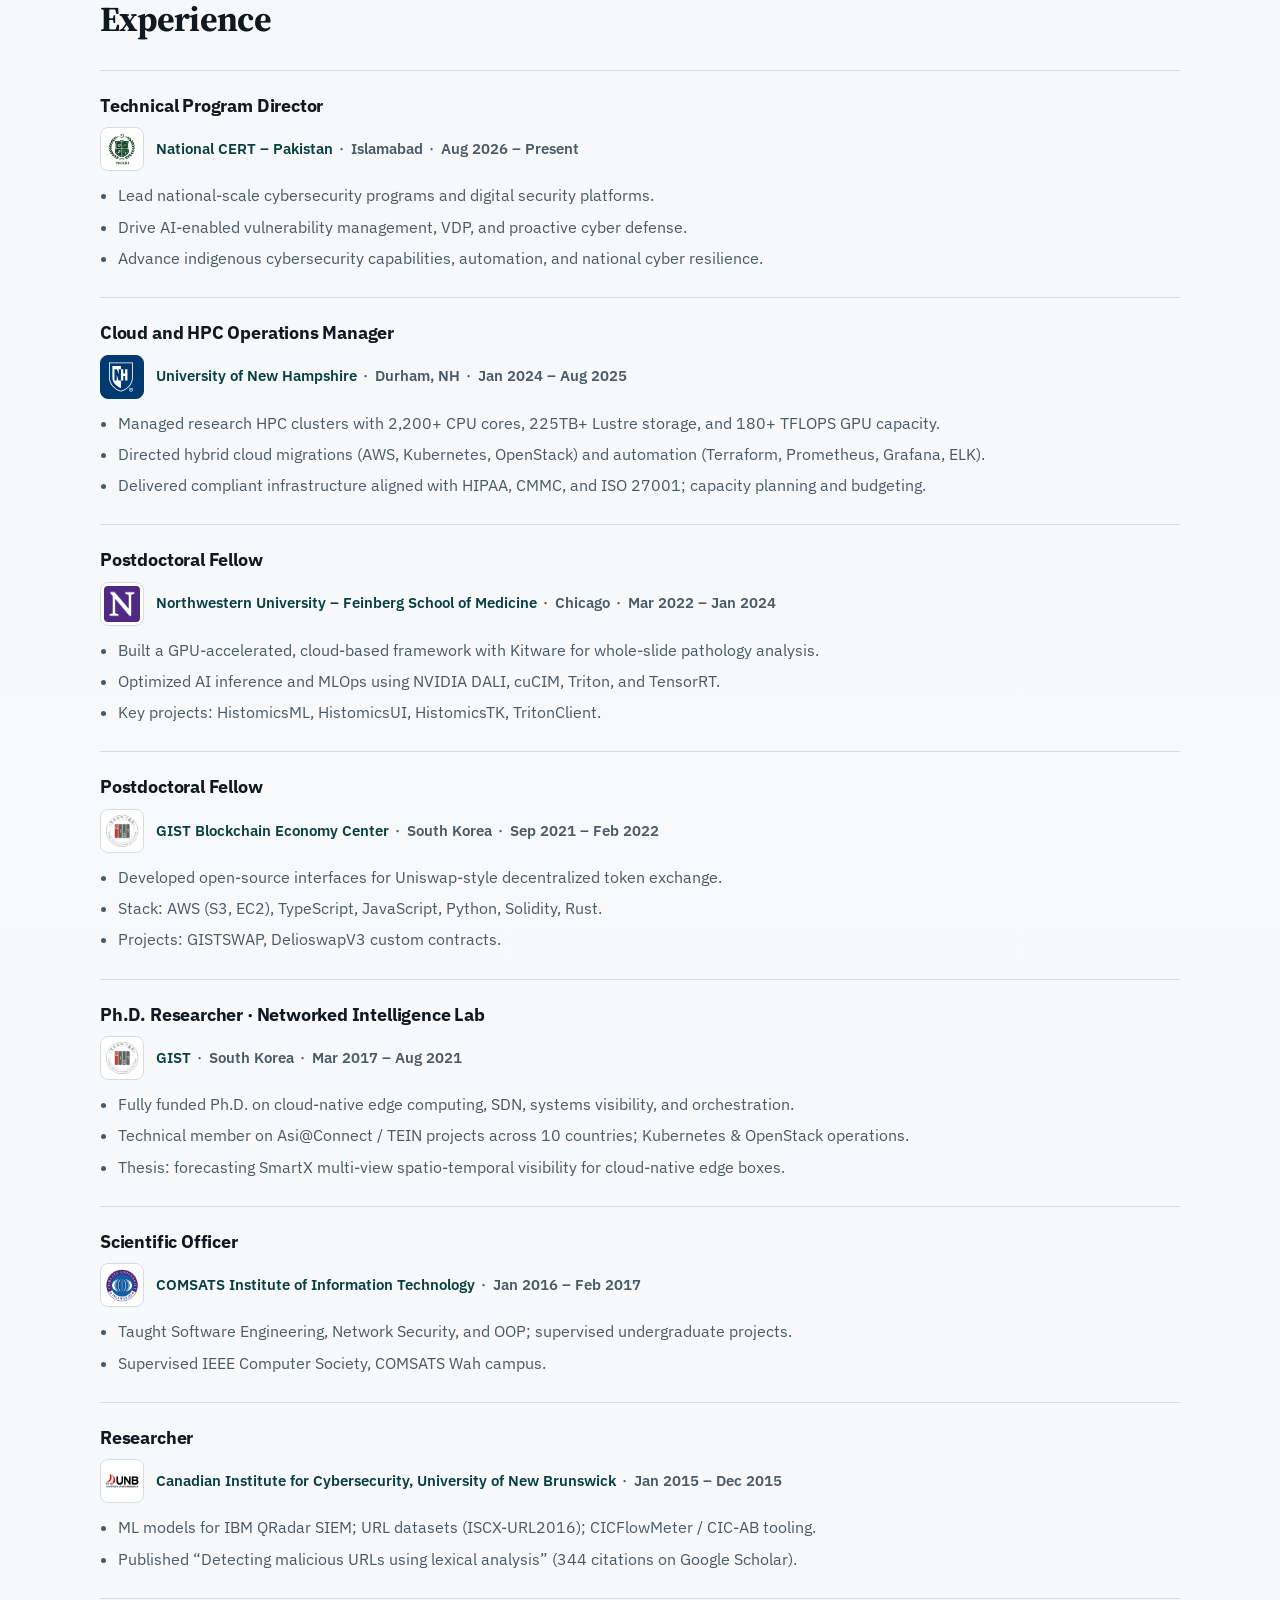
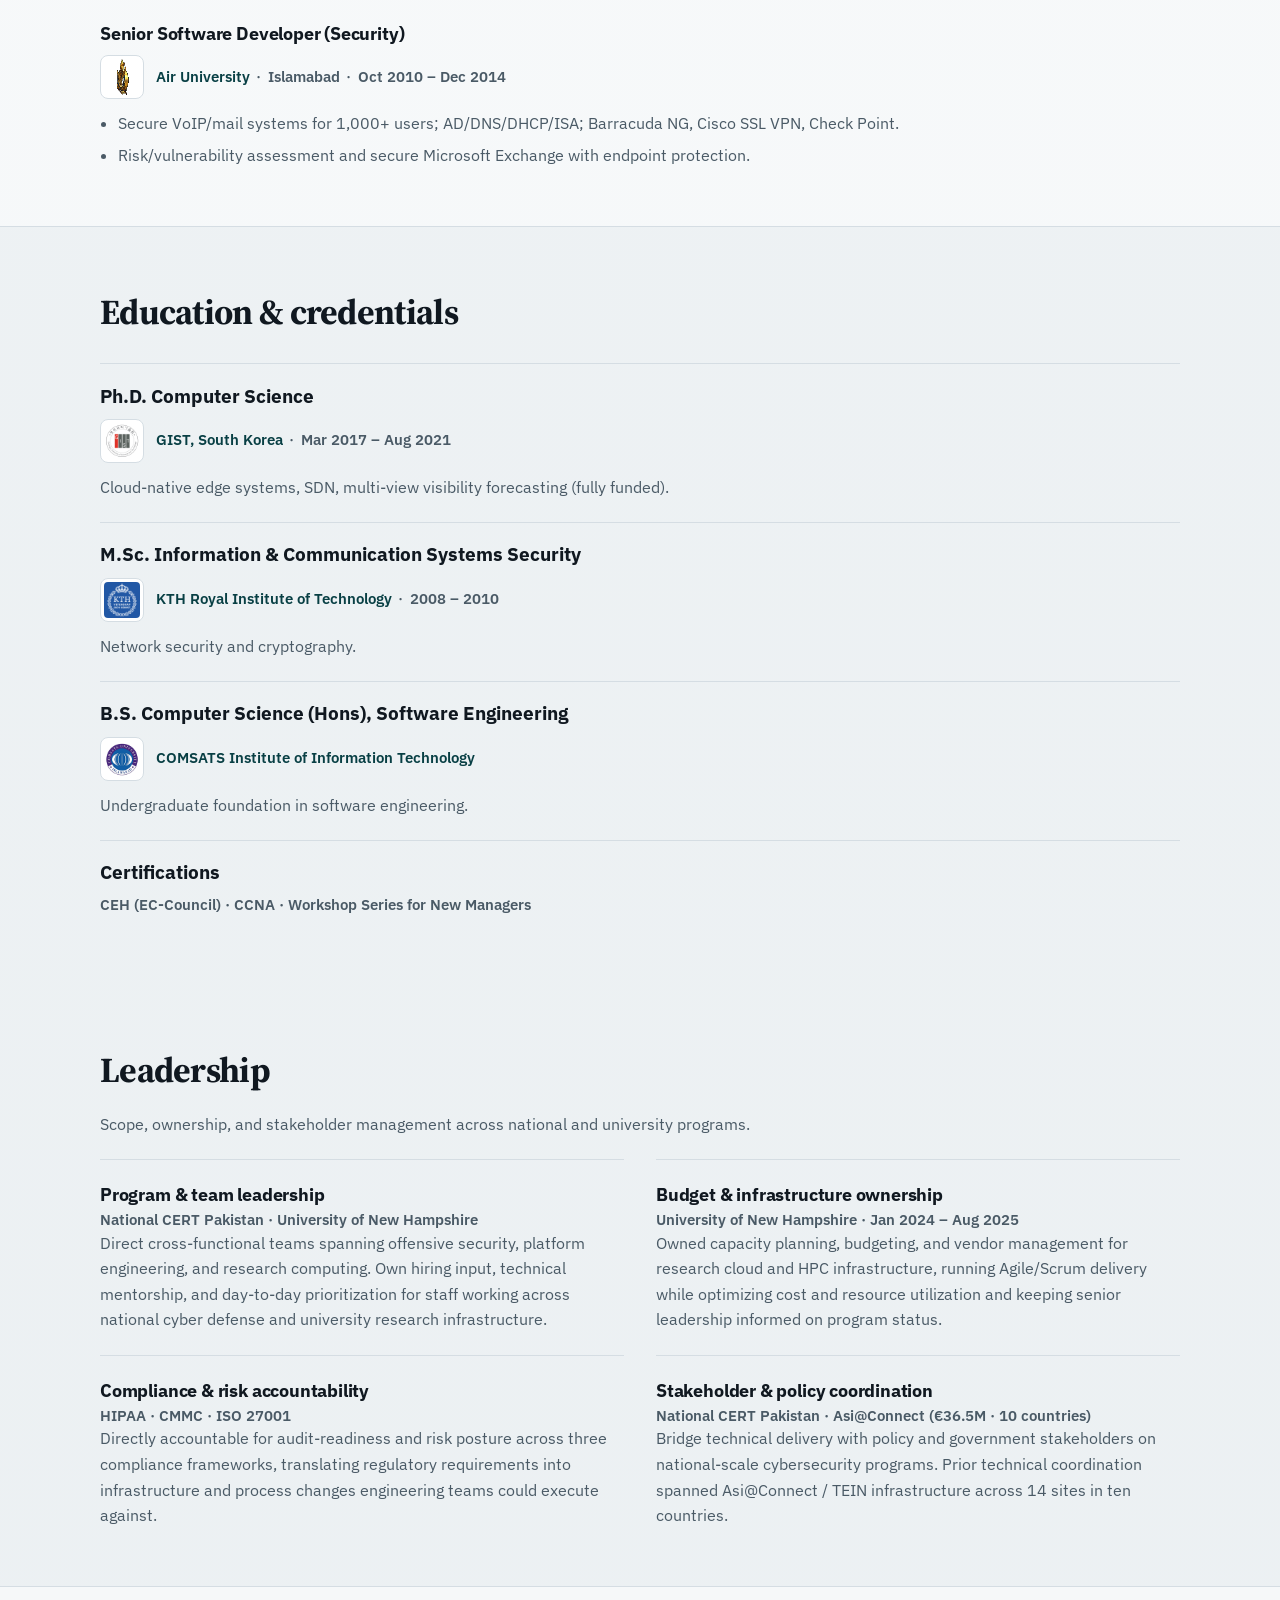
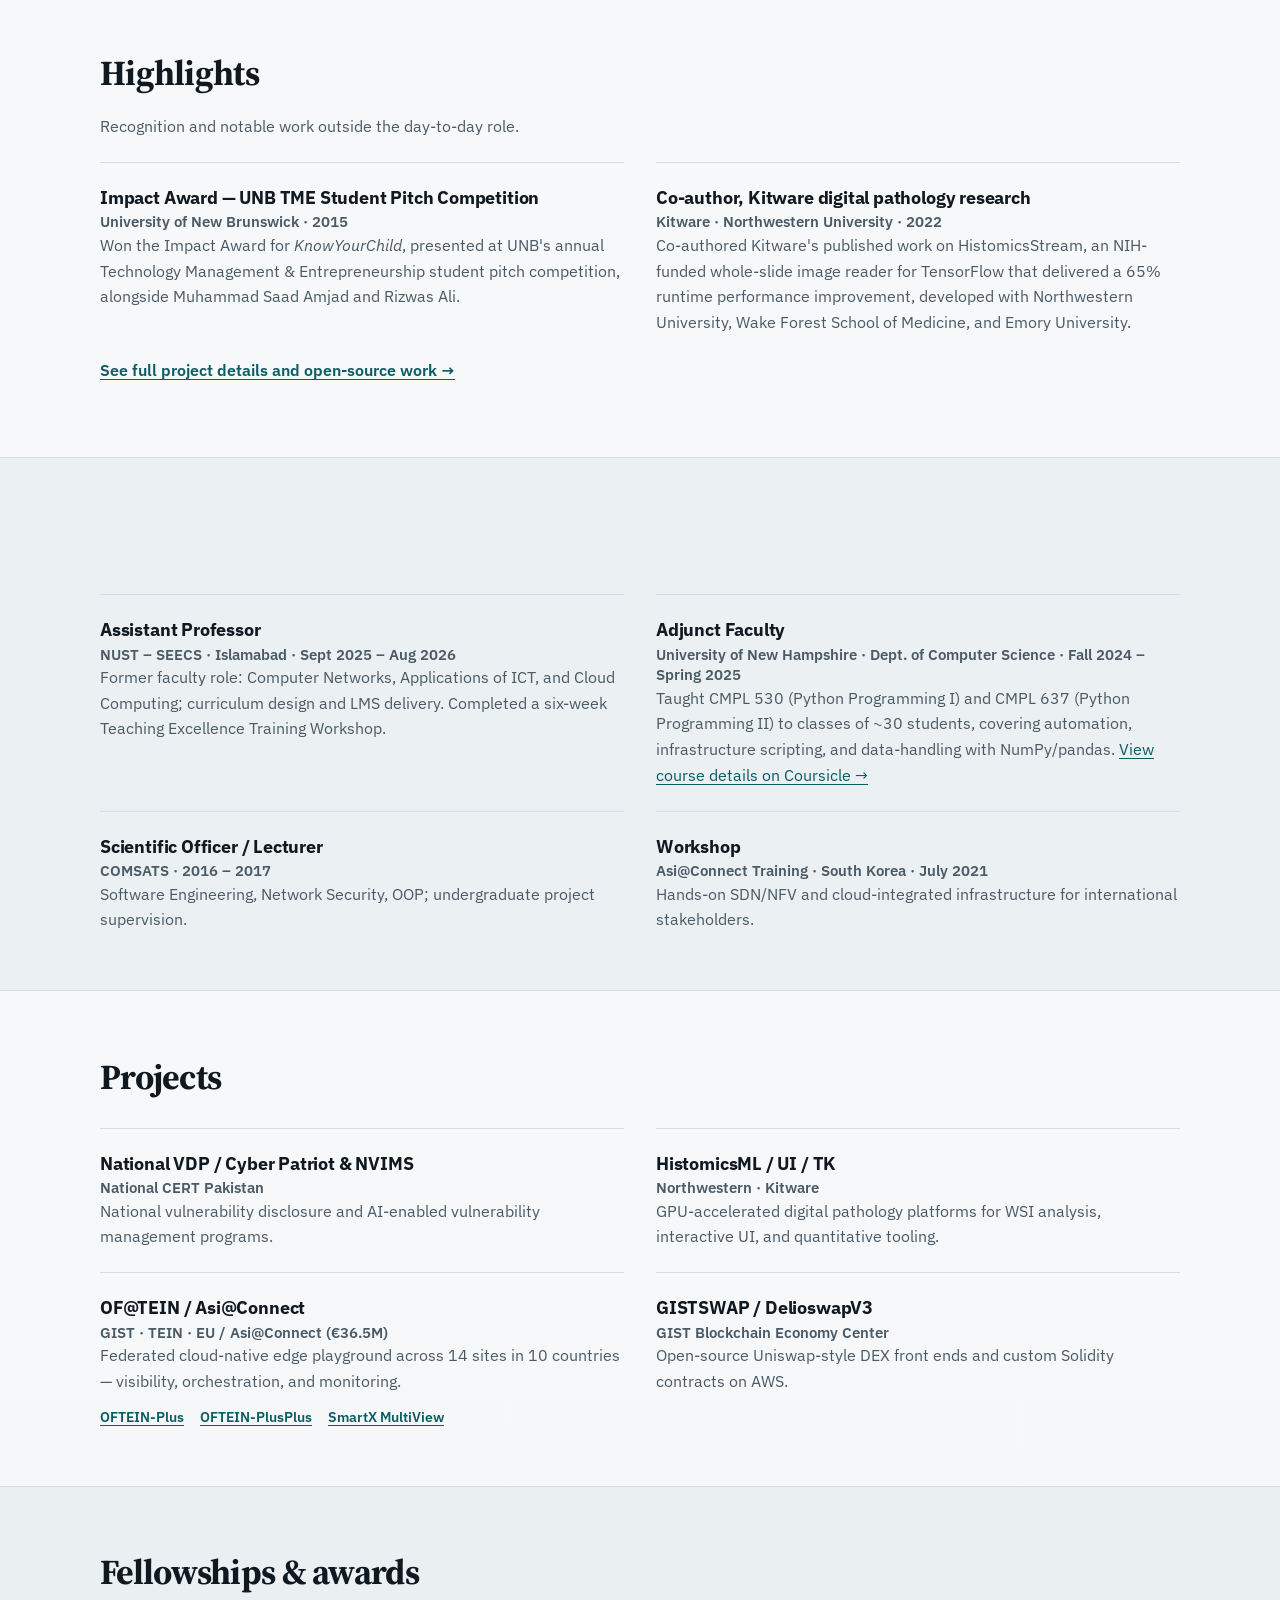
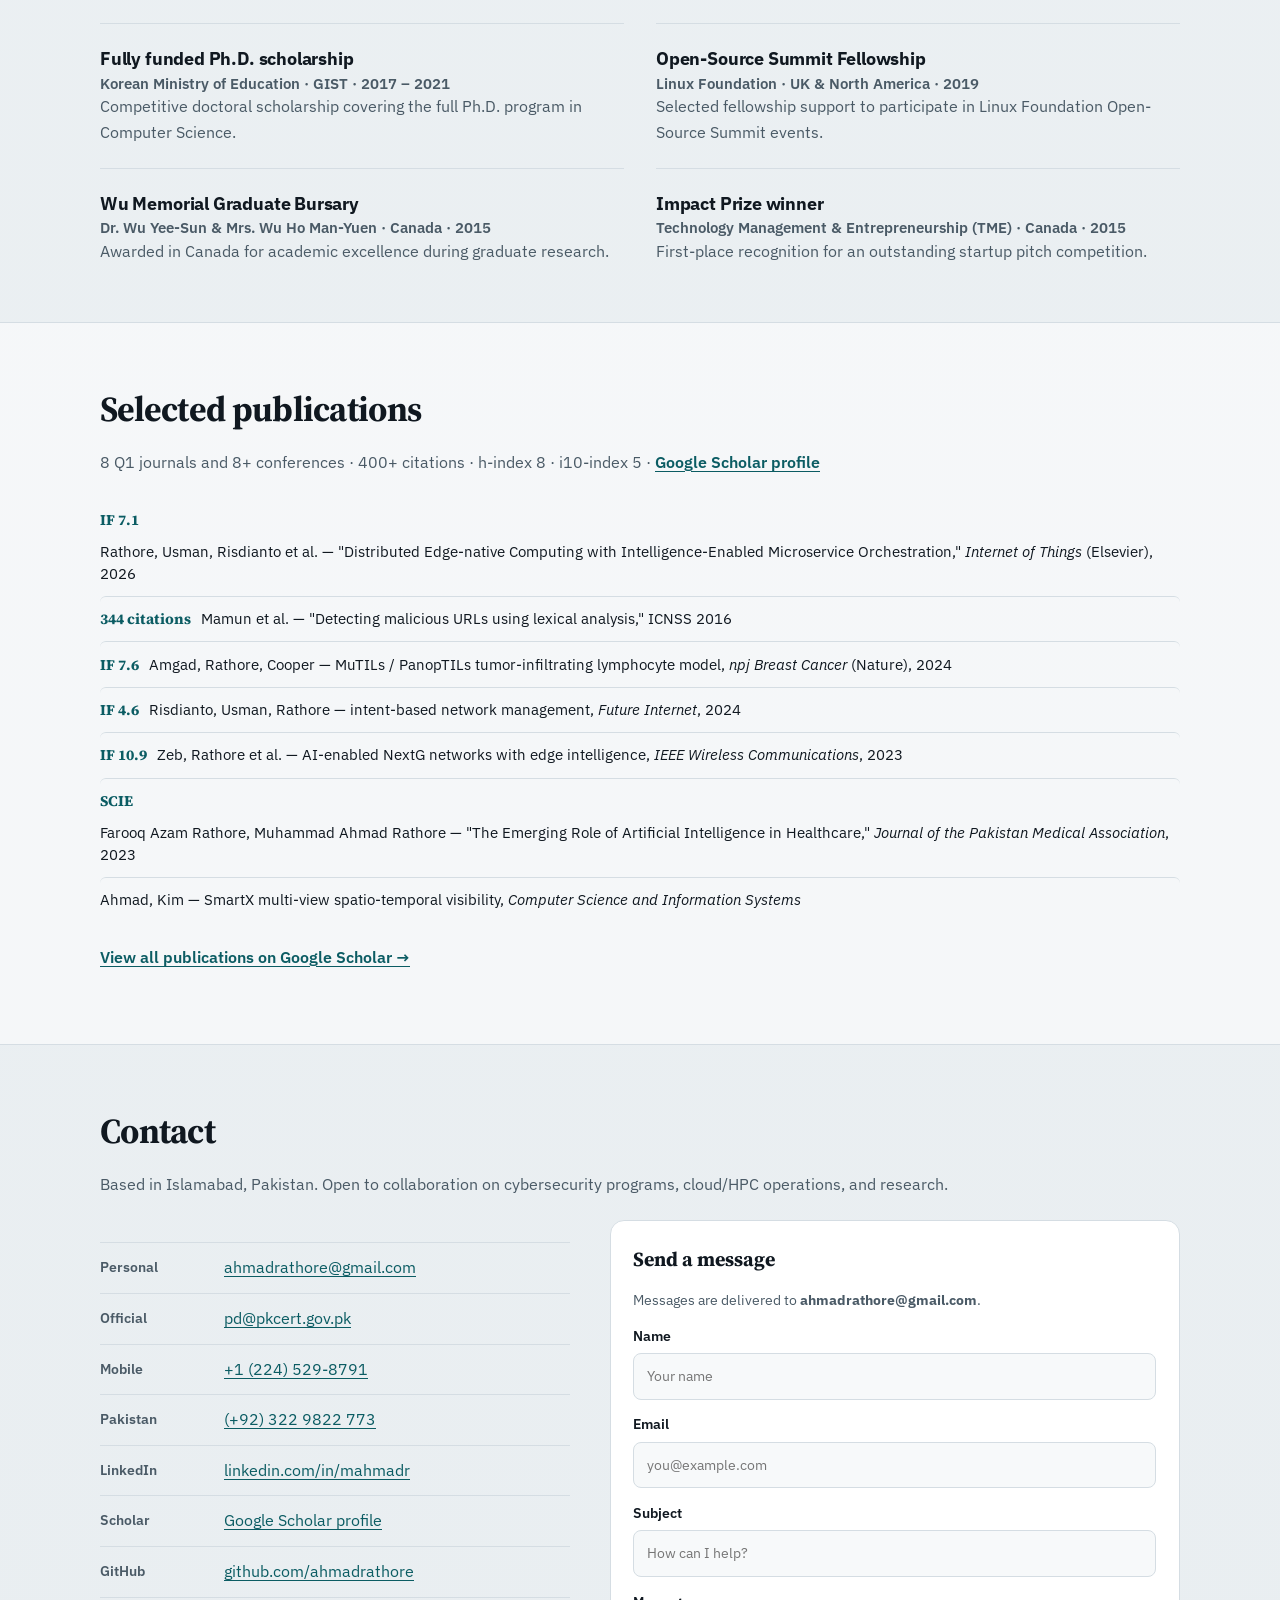
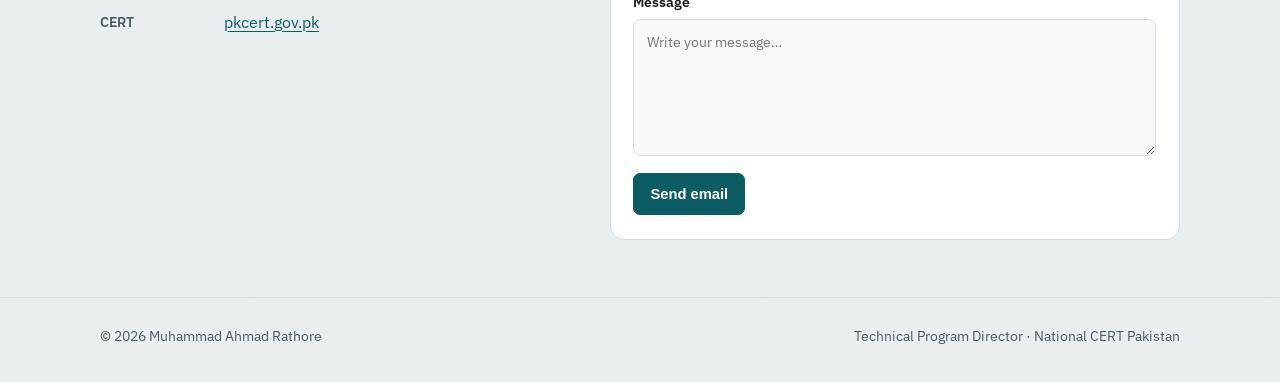
==== commit c523e561: "Merge v4 Highlights and UNH course details while keeping local portfolio content. Co-authored-by: Cu" ====
--- a/index.html
+++ b/index.html
@@ -24,6 +24,7 @@
   <a href="#experience">Experience</a>
   <a href="#education">Education</a>
   <a href="#leadership">Leadership</a>
+  <a href="#highlights">Highlights</a>
   <a href="#teaching">Teaching</a>
   <a href="#projects">Projects</a>
   <a href="#awards">Awards</a>
@@ -332,6 +333,38 @@
   </div>
 </section>
 
+<section id="highlights" class="section tint">
+  <div class="wrap">
+    <h2 class="reveal">Highlights</h2>
+    <p class="section-note">Recognition and notable work outside the day-to-day role.</p>
+
+    <div class="split reveal-group">
+      <article>
+        <h3>Impact Award — UNB TME Student Pitch Competition</h3>
+        <p class="meta">University of New Brunswick · 2015</p>
+        <p>
+          Won the Impact Award for <em>KnowYourChild</em>, presented at UNB's annual Technology
+          Management &amp; Entrepreneurship student pitch competition, alongside Muhammad Saad
+          Amjad and Rizwas Ali.
+        </p>
+      </article>
+
+      <article>
+        <h3>Co-author, Kitware digital pathology research</h3>
+        <p class="meta">Kitware · Northwestern University · 2022</p>
+        <p>
+          Co-authored Kitware's published work on HistomicsStream, an NIH-funded whole-slide
+          image reader for TensorFlow that delivered a 65% runtime performance improvement,
+          developed with Northwestern University, Wake Forest School of Medicine, and Emory
+          University.
+        </p>
+      </article>
+    </div>
+
+    <p class="more-link"><a href="https://work.ahmadrathore.com" target="_blank" rel="noopener">See full project details and open-source work →</a></p>
+  </div>
+</section>
+
     <section id="teaching" class="section">
       <div class="wrap">
         <h2 class="reveal">Teaching</h2>
@@ -343,8 +376,13 @@
           </article>
           <article>
             <h3>Adjunct Faculty</h3>
-            <p class="meta">University of New Hampshire · 2024 – 2025</p>
-            <p>Advanced Python for automation and infrastructure; labs with NumPy/pandas.</p>
+            <p class="meta">University of New Hampshire · Dept. of Computer Science · Fall 2024 – Spring 2025</p>
+            <p>
+              Taught CMPL 530 (Python Programming I) and CMPL 637 (Python Programming II) to
+              classes of ~30 students, covering automation, infrastructure scripting, and
+              data-handling with NumPy/pandas.
+              <a href="https://www.coursicle.com/unh/professors/Ahmad+Rathore/" target="_blank" rel="noopener">View course details on Coursicle →</a>
+            </p>
           </article>
           <article>
             <h3>Scientific Officer / Lecturer</h3>
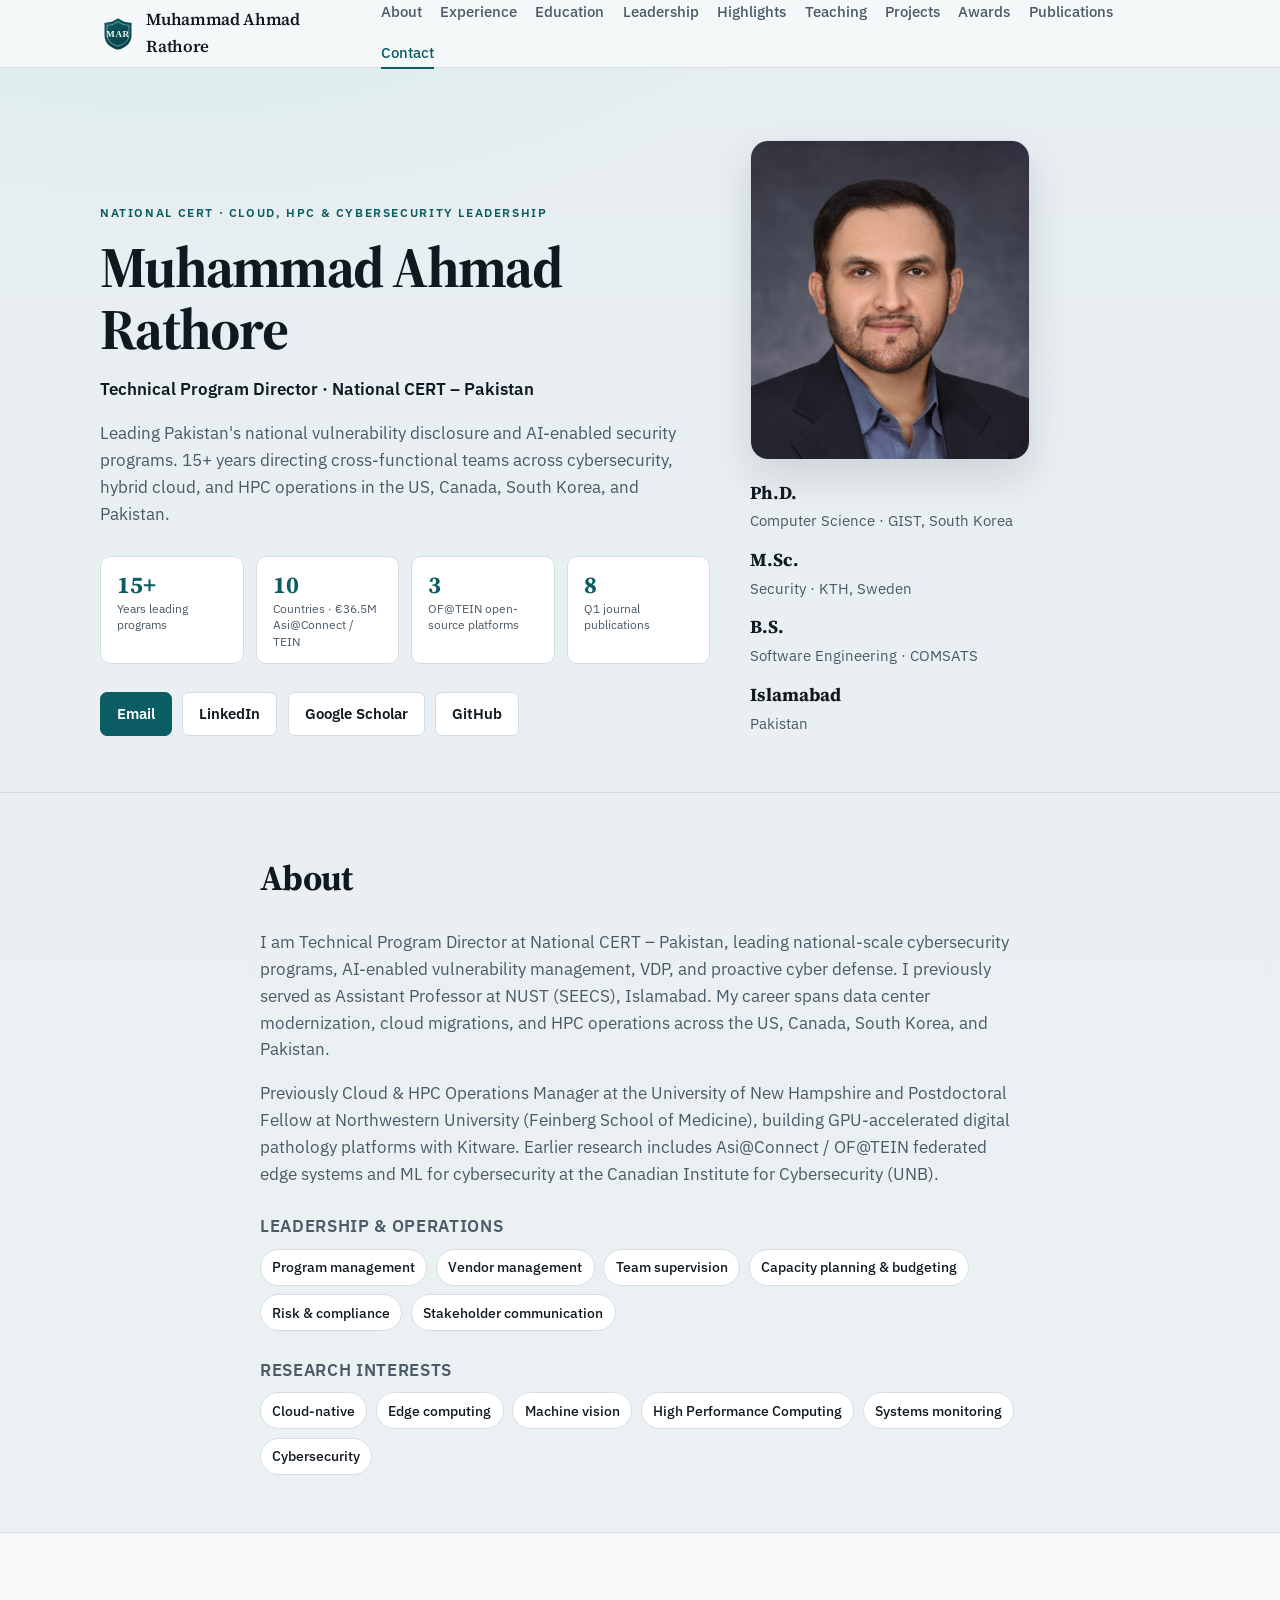
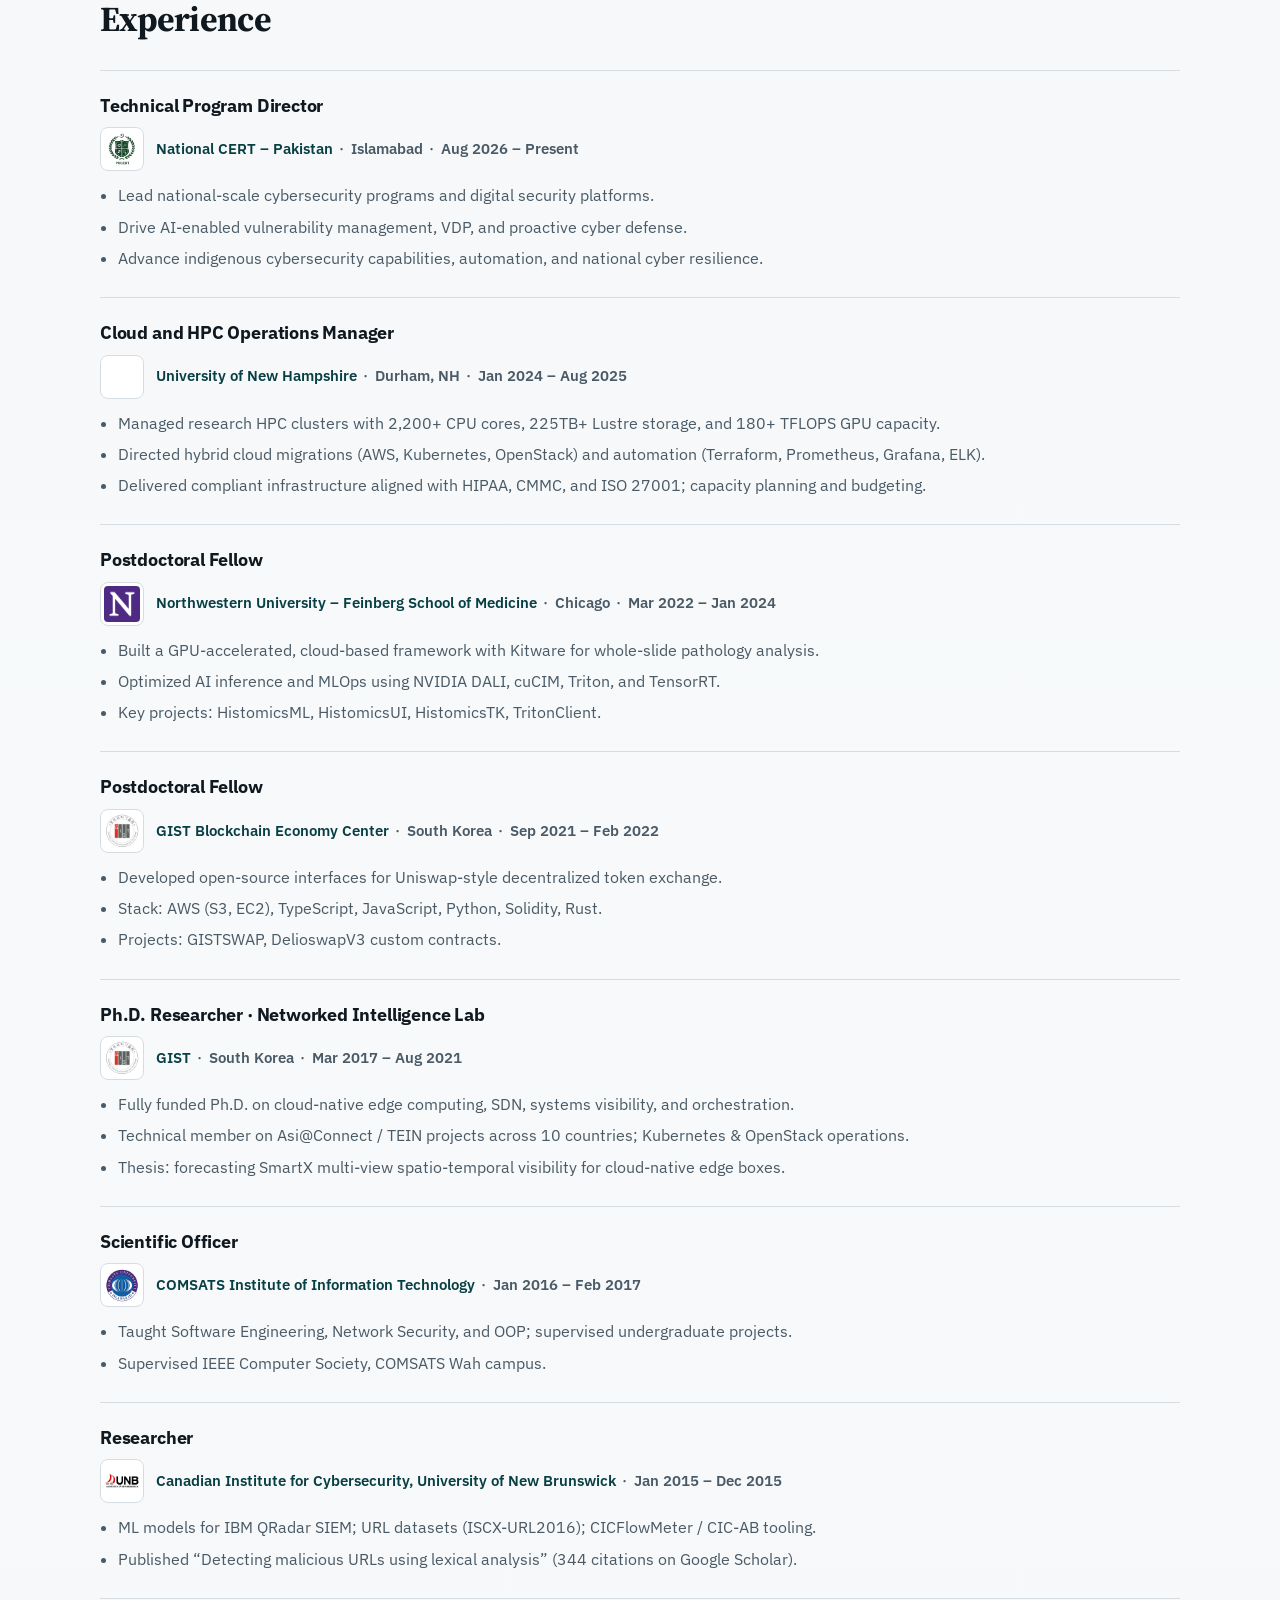
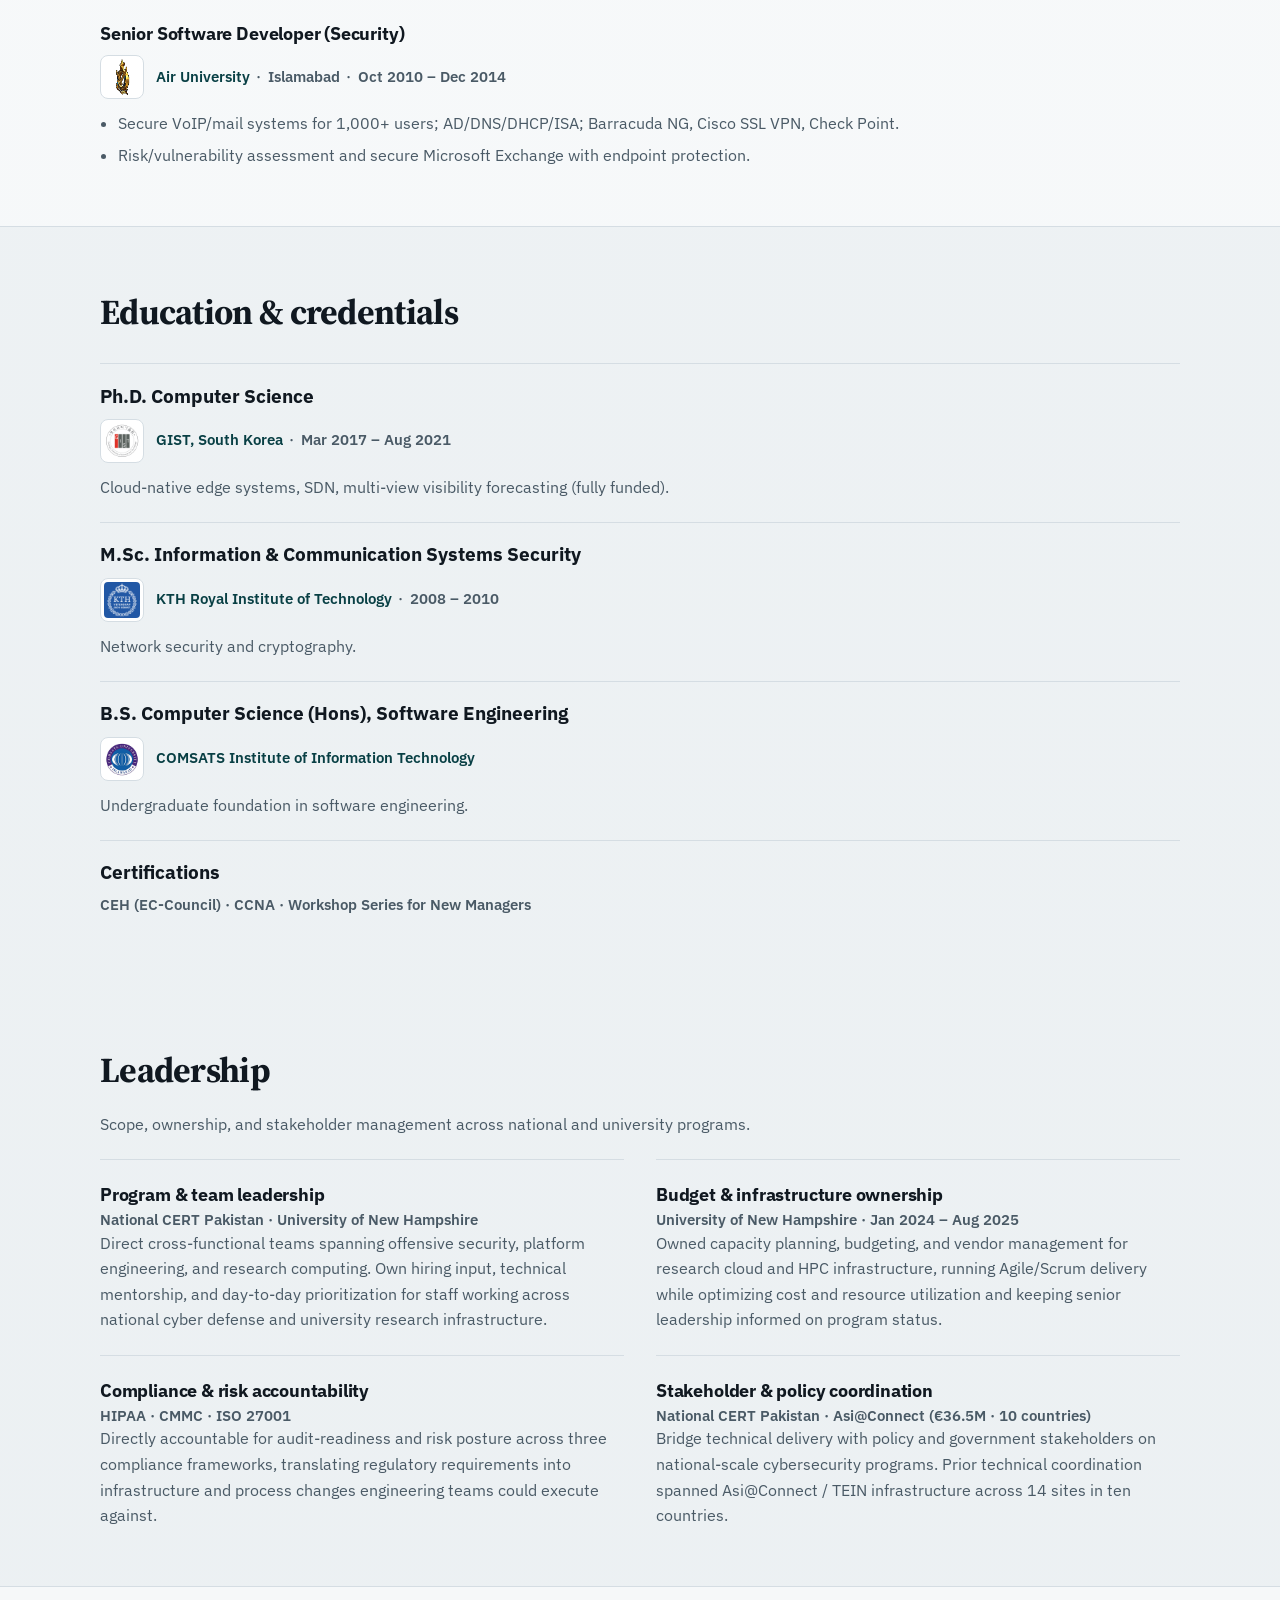
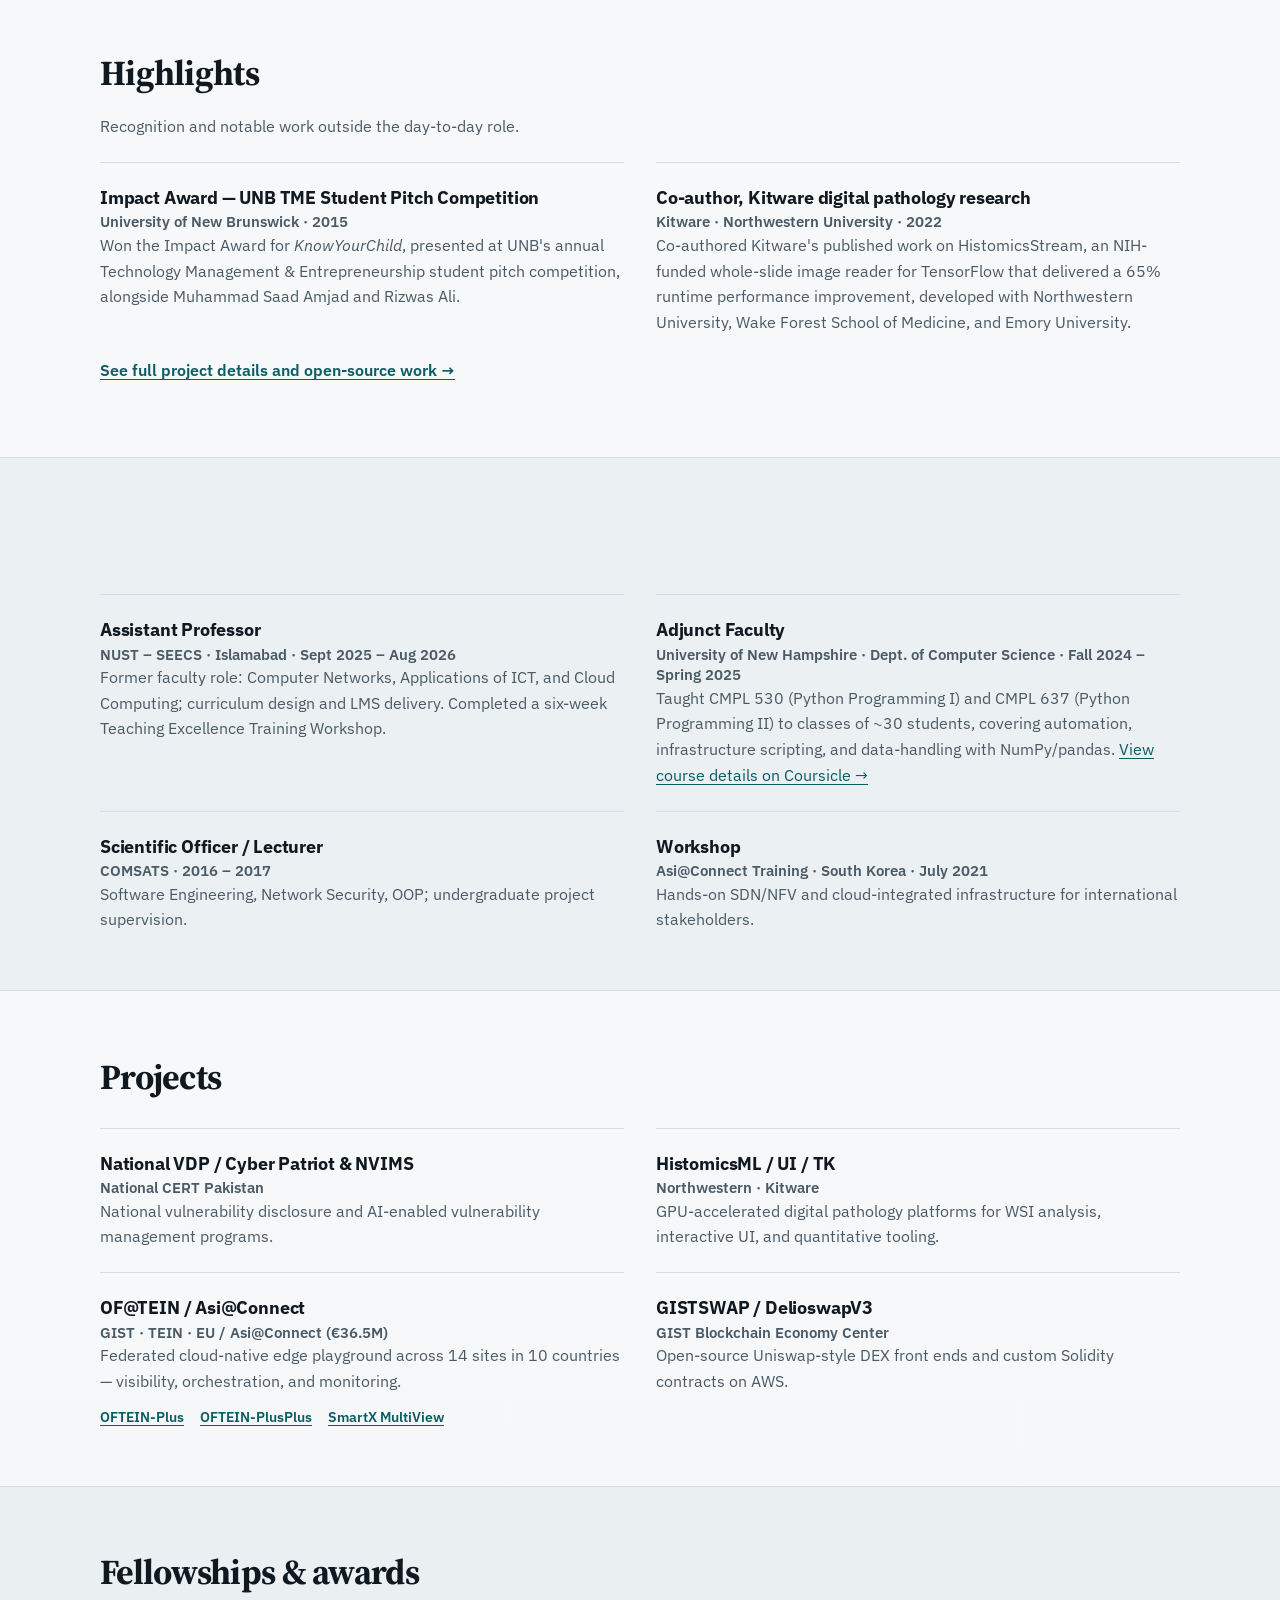
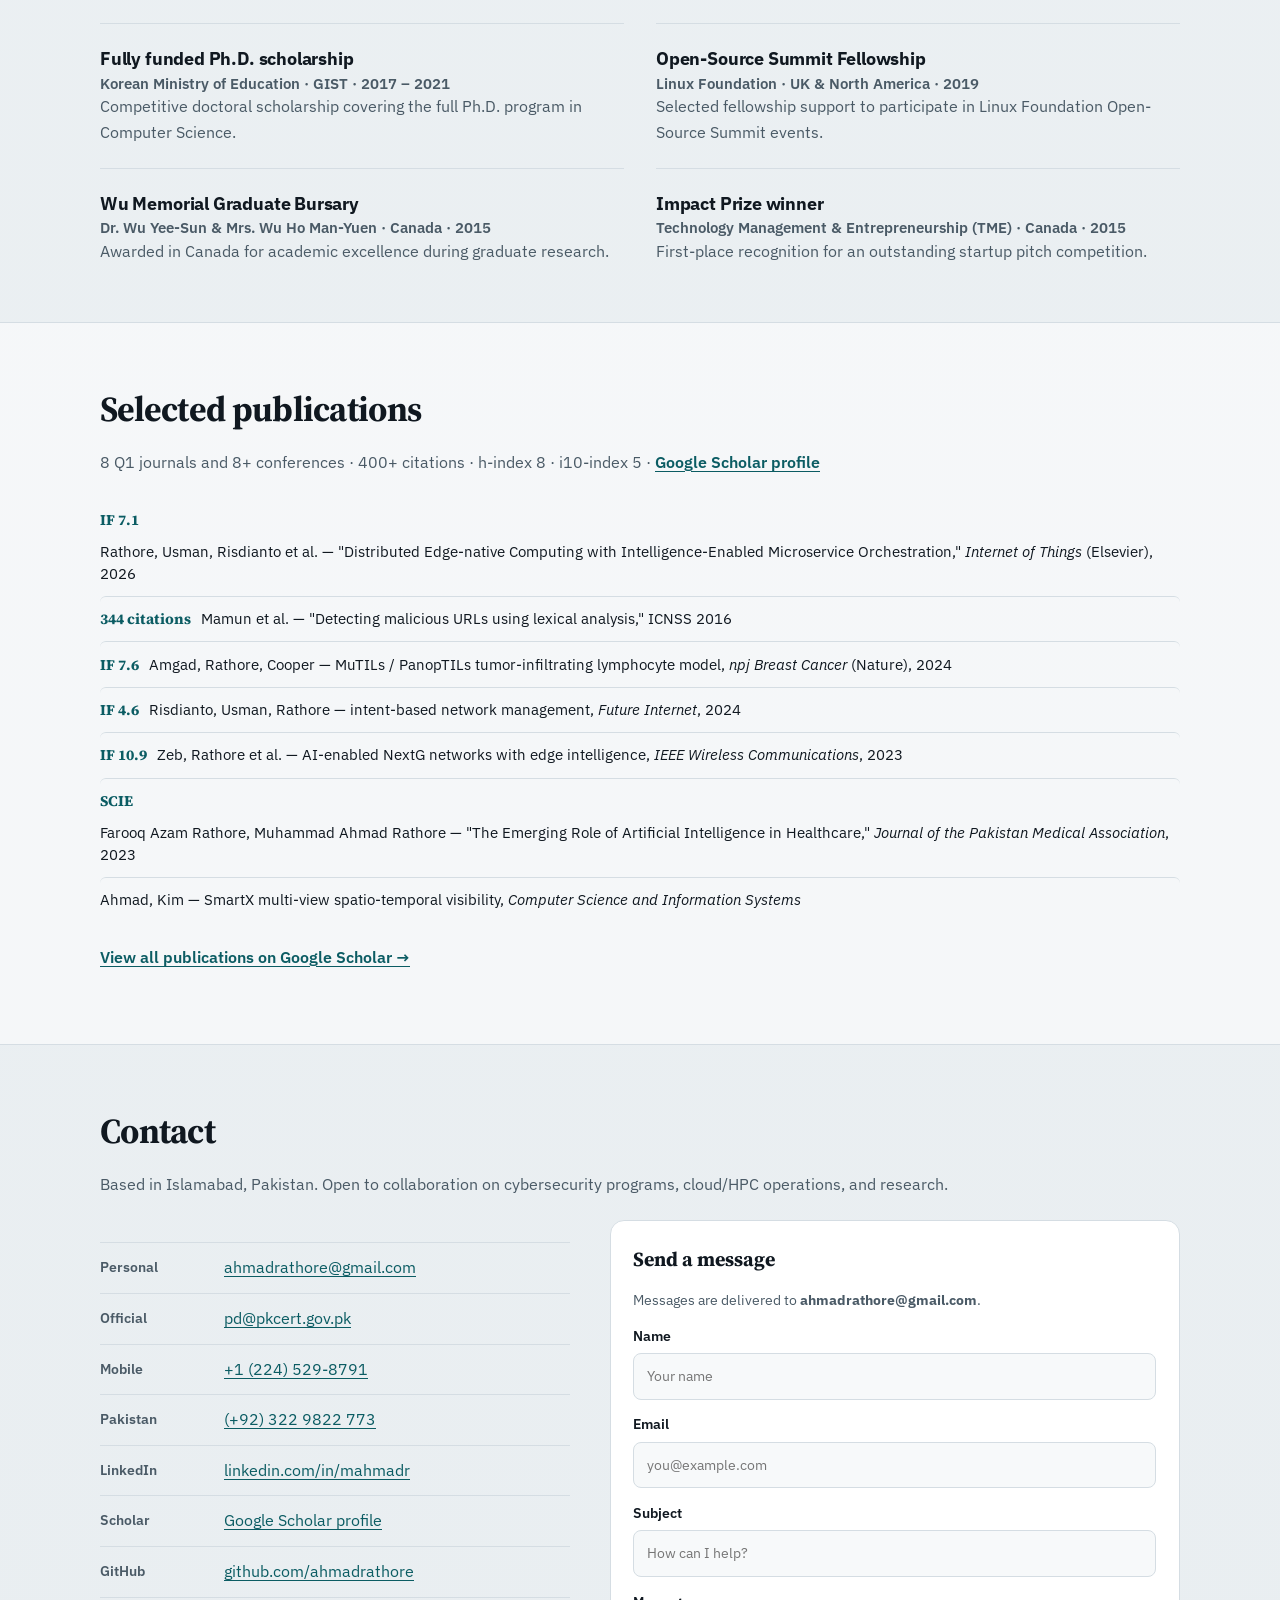
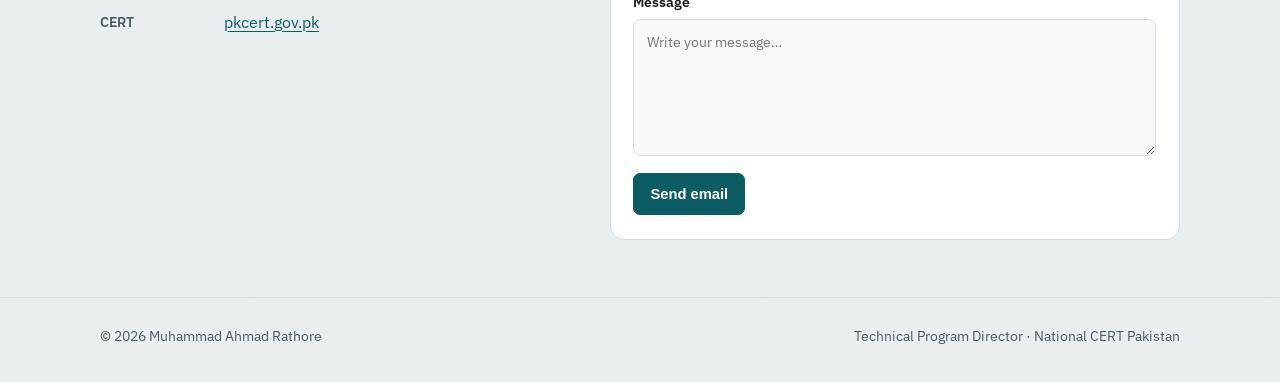
==== commit 918f1b79: "Fix UNH shield logo visibility with official blue fill. Co-authored-by: Cursor <cursoragent@cursor.c" ====
--- a/index.html
+++ b/index.html
@@ -145,7 +145,7 @@
             <header class="exp-header">
               <h3>Cloud and HPC Operations Manager</h3>
               <div class="exp-org-row">
-                <img class="org-logo org-logo--unh" src="assets/orgs/official-unh-shield.svg" alt="University of New Hampshire" width="44" height="44" />
+                <img class="org-logo" src="assets/orgs/official-unh-shield.svg" alt="University of New Hampshire" width="44" height="44" />
                 <p class="meta"><span class="org-name">University of New Hampshire</span><span class="meta-sep">·</span>Durham, NH<span class="meta-sep">·</span>Jan 2024 – Aug 2025</p>
               </div>
             </header>
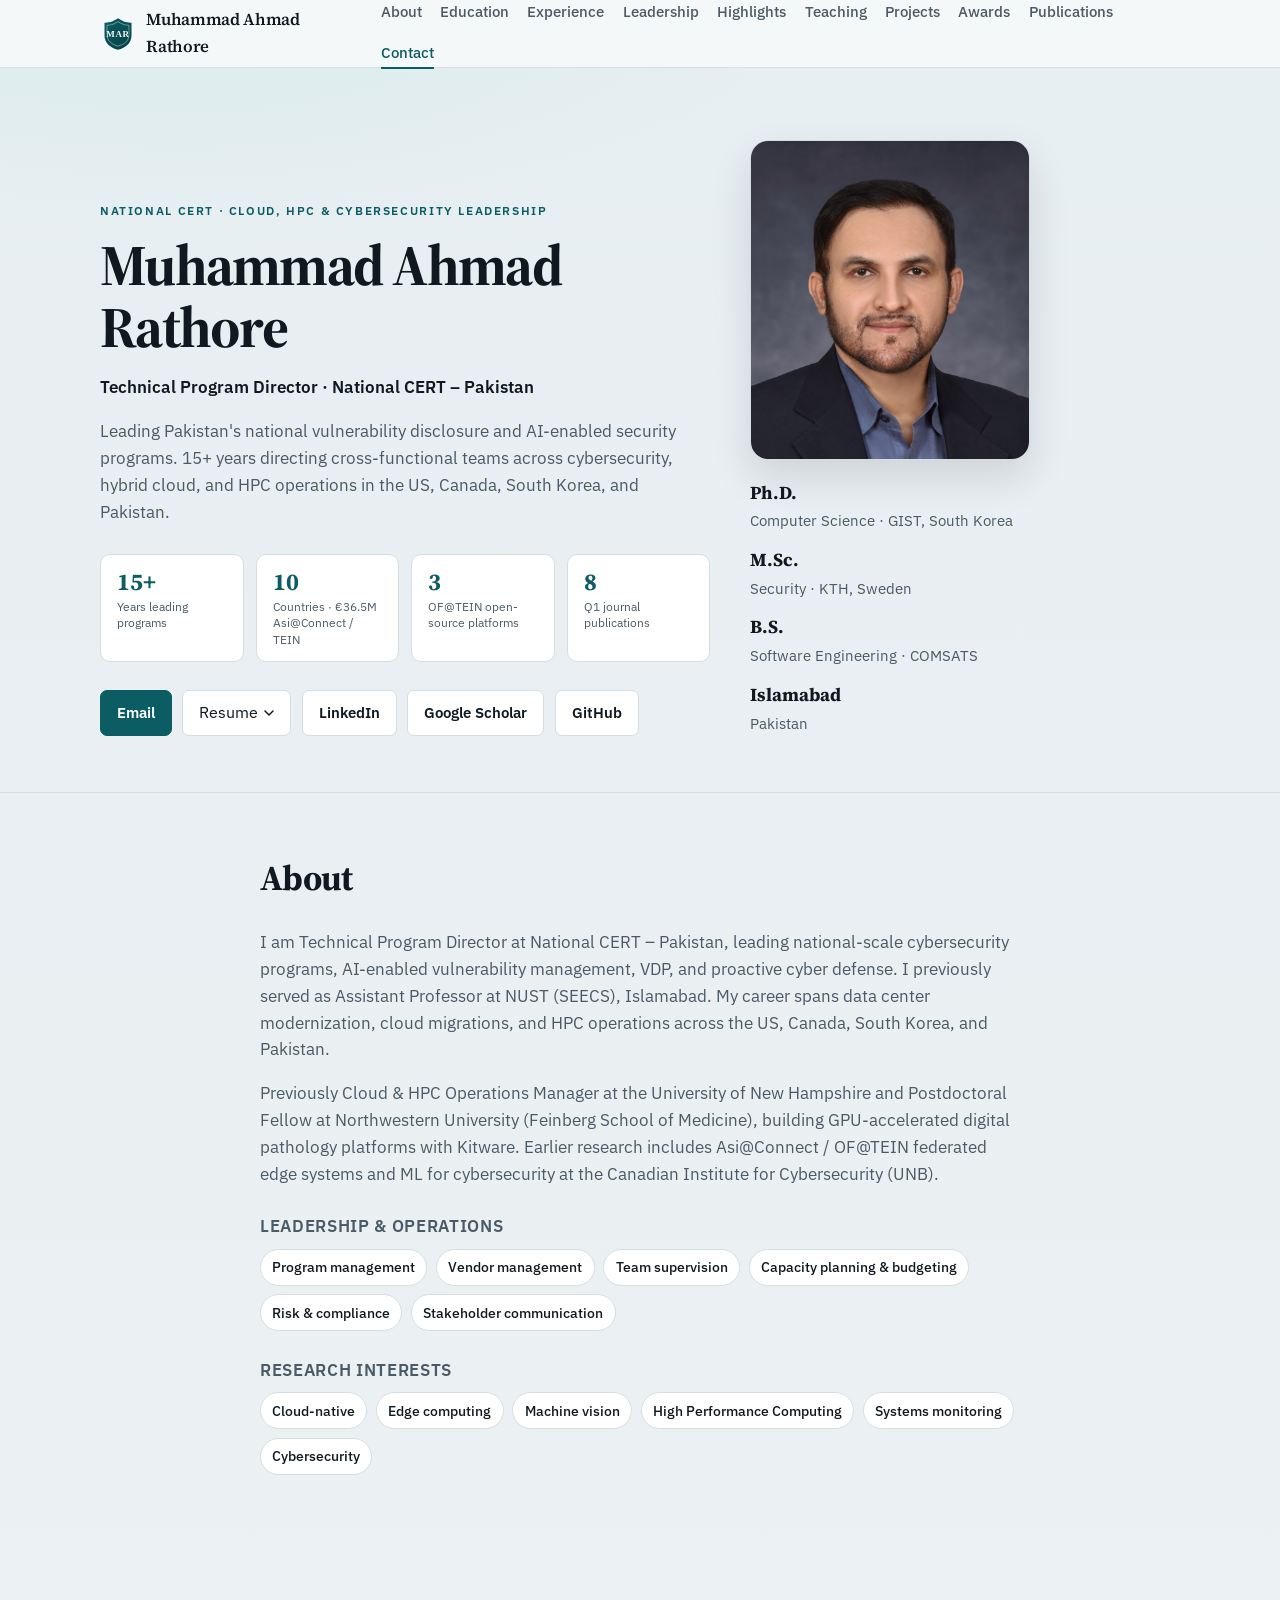
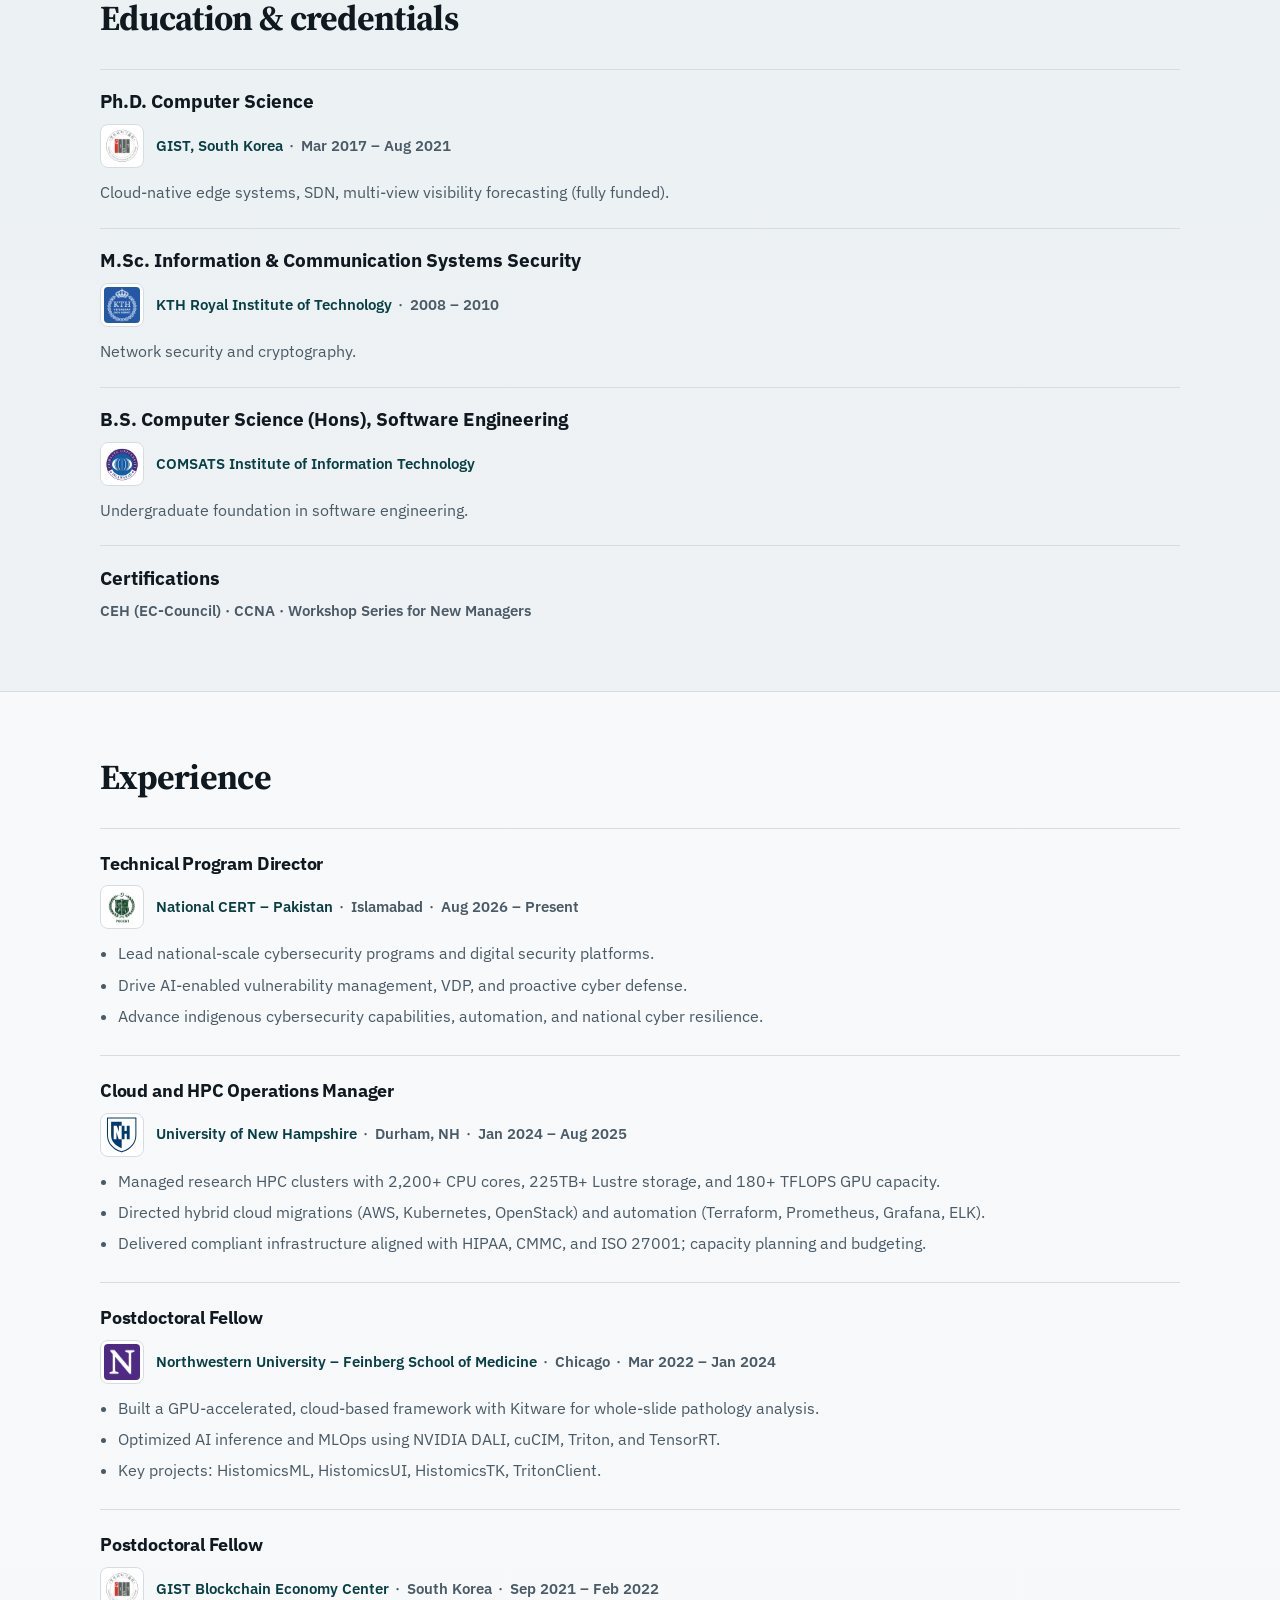
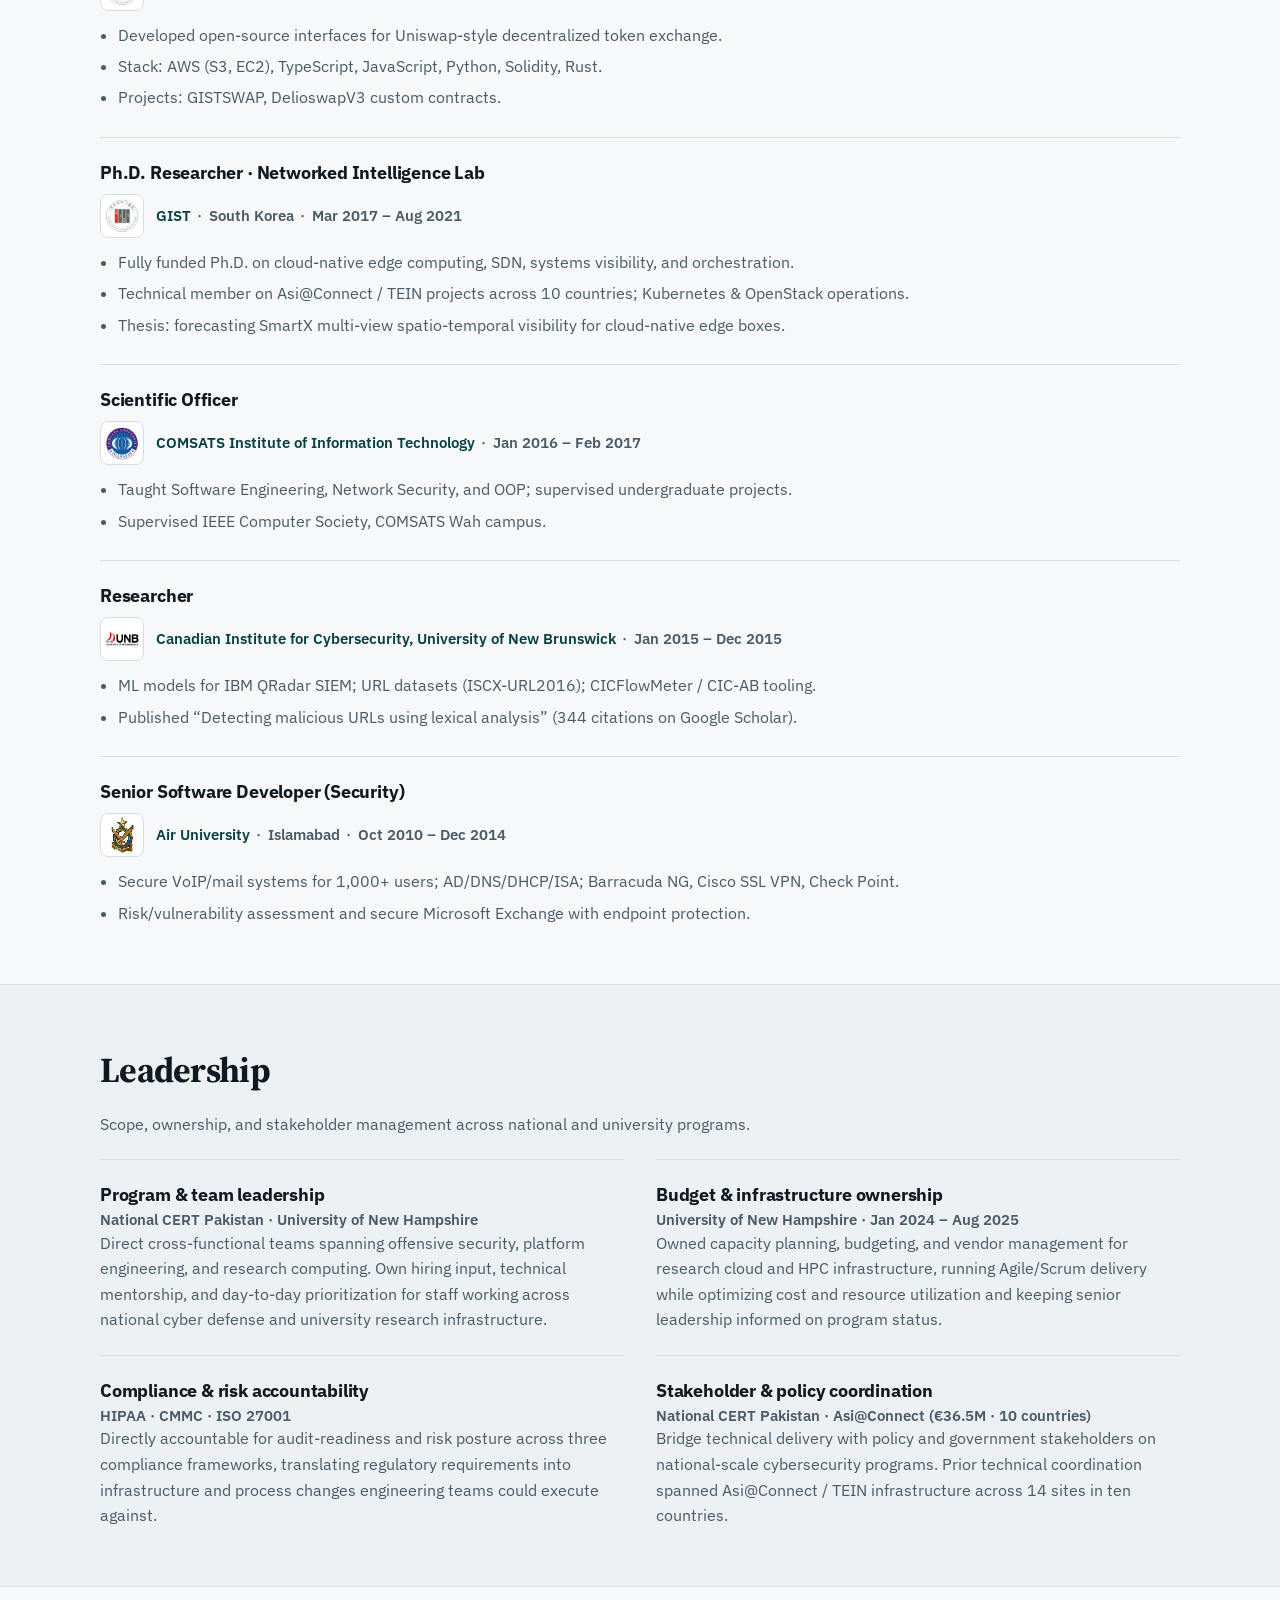
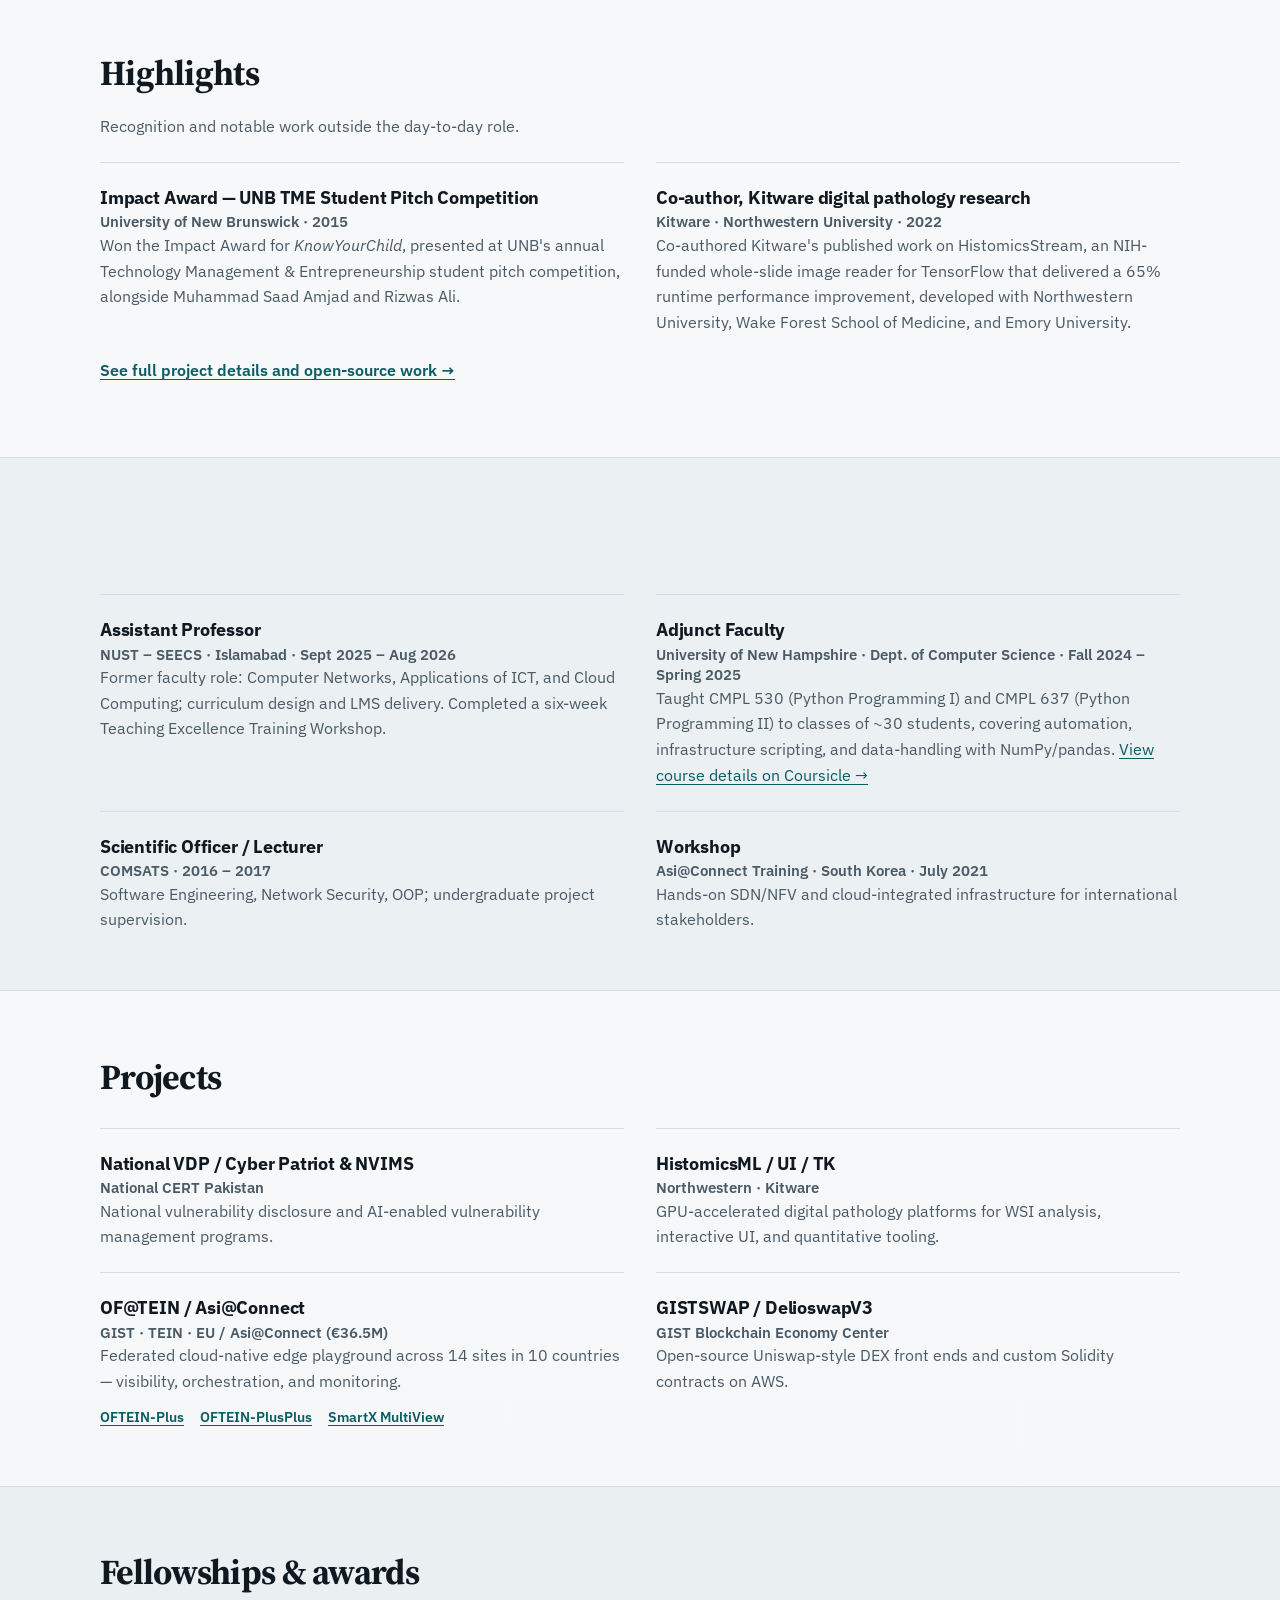
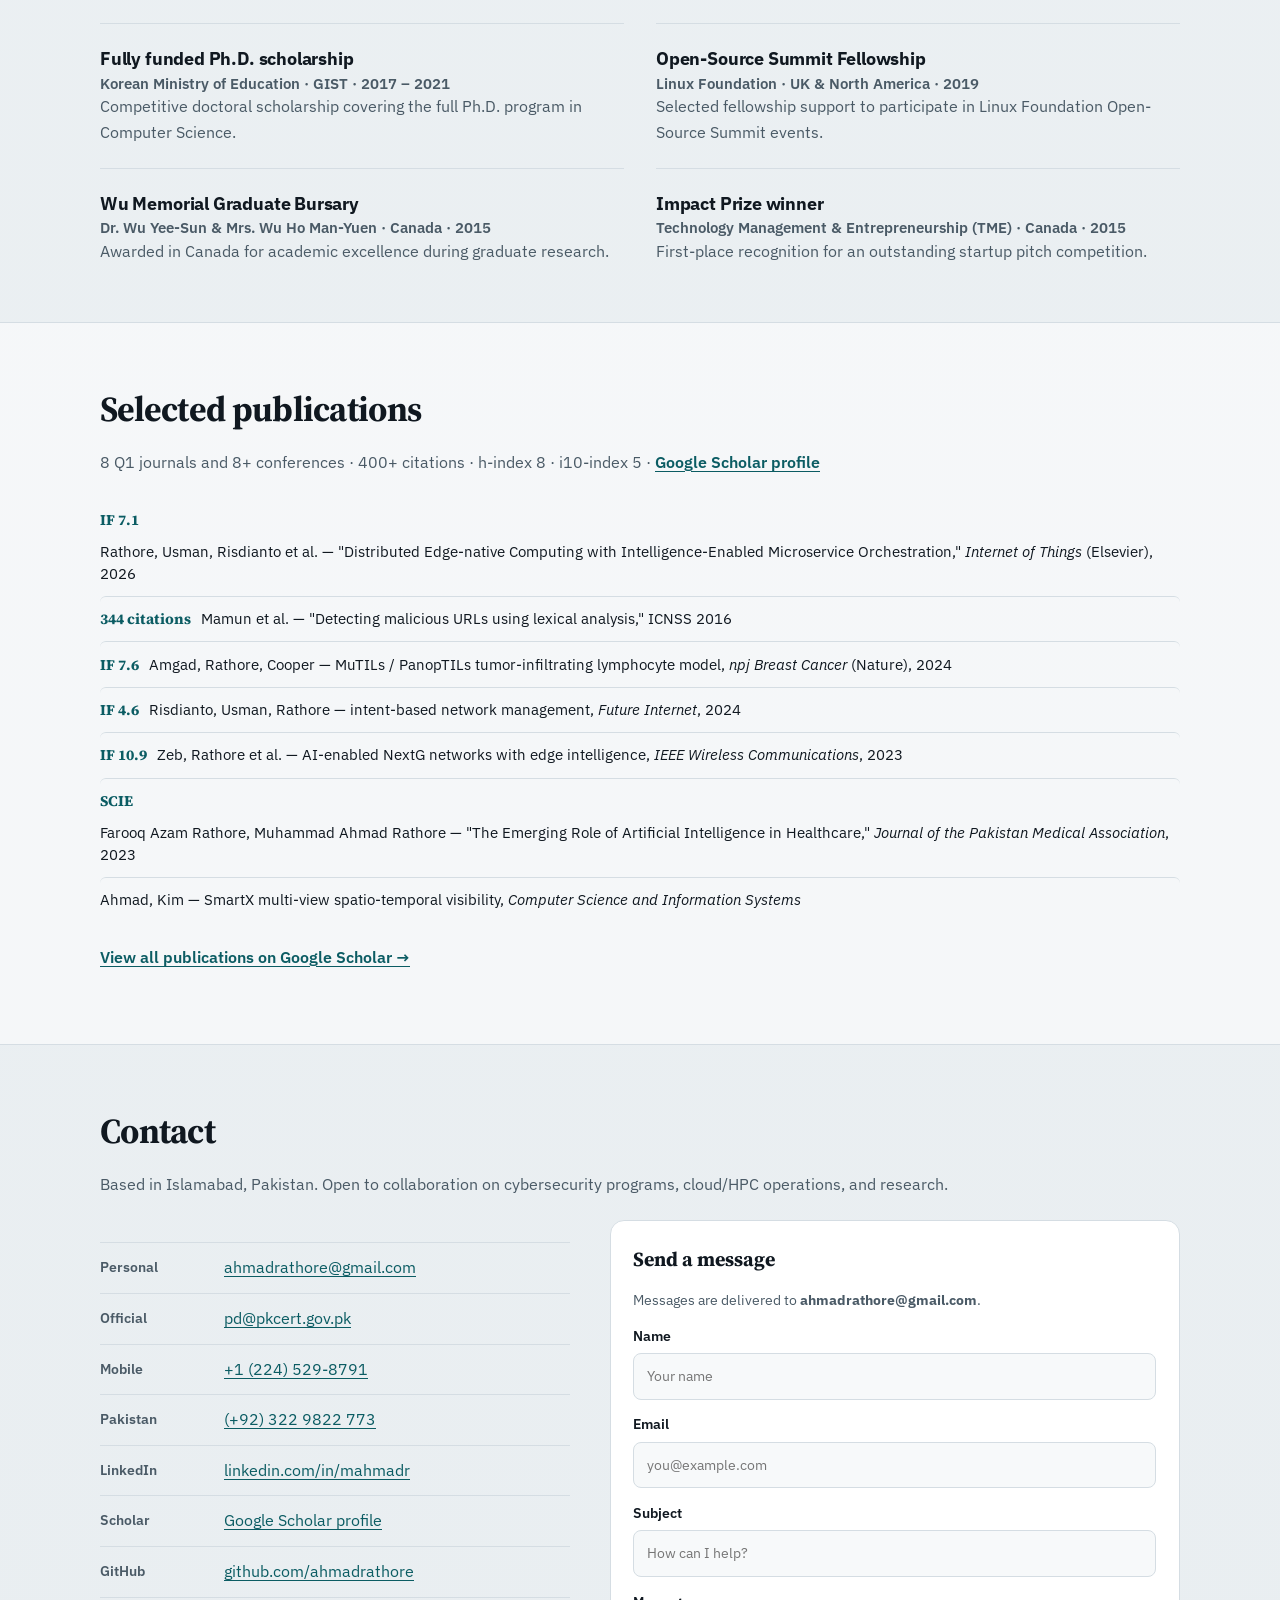
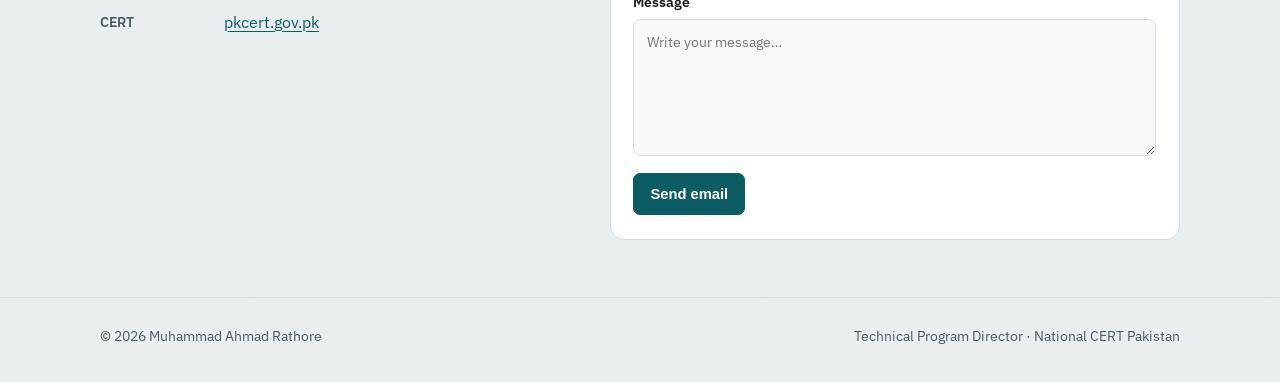
==== commit be88ab1a: "Add Resume CV dropdown, PDFs, and move Education after About. Co-authored-by: Cursor <cursoragent@cu" ====
--- a/index.html
+++ b/index.html
@@ -21,8 +21,8 @@
       <button class="nav-toggle" type="button" aria-label="Open menu" aria-expanded="false">Menu</button>
 <nav class="site-nav" aria-label="Primary">
   <a href="#about">About</a>
+  <a href="#education">Education</a>
   <a href="#experience">Experience</a>
-  <a href="#education">Education</a>
   <a href="#leadership">Leadership</a>
   <a href="#highlights">Highlights</a>
   <a href="#teaching">Teaching</a>
@@ -69,6 +69,28 @@
 
       <div class="hero-actions">
         <a class="btn primary" href="mailto:ahmadrathore@gmail.com">Email</a>
+        <div class="resume-dropdown">
+          <button class="btn resume-toggle" type="button" aria-expanded="false" aria-controls="resume-menu">
+            Resume
+            <svg class="chev" width="10" height="6" viewBox="0 0 10 6" fill="none" aria-hidden="true">
+              <path d="M1 1L5 5L9 1" stroke="currentColor" stroke-width="1.5" stroke-linecap="round" stroke-linejoin="round"/>
+            </svg>
+          </button>
+          <div class="resume-menu" id="resume-menu" role="menu">
+            <a role="menuitem" href="assets/cv/Rathore_CV_Academic.pdf" target="_blank" rel="noopener">
+              <span class="resume-menu-title">Academic</span>
+              <span class="resume-menu-sub">Research &amp; teaching focus</span>
+            </a>
+            <a role="menuitem" href="assets/cv/Rathore_CV_CyberLeadership.pdf" target="_blank" rel="noopener">
+              <span class="resume-menu-title">Cybersecurity Leadership</span>
+              <span class="resume-menu-sub">Program &amp; team leadership focus</span>
+            </a>
+            <a role="menuitem" href="assets/cv/Rathore_CV_Infrastructure.pdf" target="_blank" rel="noopener">
+              <span class="resume-menu-title">Infrastructure &amp; Cloud</span>
+              <span class="resume-menu-sub">Cloud, HPC &amp; systems focus</span>
+            </a>
+          </div>
+        </div>
         <a class="btn" href="https://www.linkedin.com/in/mahmadr" target="_blank" rel="noopener">LinkedIn</a>
         <a class="btn" href="https://scholar.google.com/citations?user=GoiH9mkAAAAJ&amp;hl=en" target="_blank" rel="noopener">Google Scholar</a>
         <a class="btn" href="https://github.com/ahmadrathore" target="_blank" rel="noopener">GitHub</a>
@@ -123,6 +145,50 @@
       </div>
     </section>
 
+    <section id="education" class="section">
+      <div class="wrap">
+        <h2 class="reveal">Education &amp; credentials</h2>
+        <div class="edu-list reveal-group">
+          <article>
+            <header class="exp-header">
+              <h3>Ph.D. Computer Science</h3>
+              <div class="exp-org-row">
+                <img class="org-logo" src="assets/orgs/official-gist.png" alt="GIST" width="44" height="44" />
+                <p class="meta"><span class="org-name">GIST, South Korea</span><span class="meta-sep">·</span>Mar 2017 – Aug 2021</p>
+              </div>
+            </header>
+            <p>Cloud-native edge systems, SDN, multi-view visibility forecasting (fully funded).</p>
+          </article>
+          <article>
+            <header class="exp-header">
+              <h3>M.Sc. Information &amp; Communication Systems Security</h3>
+              <div class="exp-org-row">
+                <img class="org-logo" src="assets/orgs/official-kth.png" alt="KTH" width="44" height="44" />
+                <p class="meta"><span class="org-name">KTH Royal Institute of Technology</span><span class="meta-sep">·</span>2008 – 2010</p>
+              </div>
+            </header>
+            <p>Network security and cryptography.</p>
+          </article>
+          <article>
+            <header class="exp-header">
+              <h3>B.S. Computer Science (Hons), Software Engineering</h3>
+              <div class="exp-org-row">
+                <img class="org-logo" src="assets/orgs/official-comsats.png" alt="COMSATS" width="44" height="44" />
+                <p class="meta"><span class="org-name">COMSATS Institute of Information Technology</span></p>
+              </div>
+            </header>
+            <p>Undergraduate foundation in software engineering.</p>
+          </article>
+          <article>
+            <header class="exp-header">
+              <h3>Certifications</h3>
+              <p class="meta">CEH (EC-Council) · CCNA · Workshop Series for New Managers</p>
+            </header>
+          </article>
+        </div>
+      </div>
+    </section>
+
     <section id="experience" class="section tint">
       <div class="wrap">
         <h2 class="reveal">Experience</h2>
@@ -235,50 +301,6 @@
               <li>Secure VoIP/mail systems for 1,000+ users; AD/DNS/DHCP/ISA; Barracuda NG, Cisco SSL VPN, Check Point.</li>
               <li>Risk/vulnerability assessment and secure Microsoft Exchange with endpoint protection.</li>
             </ul>
-          </article>
-        </div>
-      </div>
-    </section>
-
-    <section id="education" class="section">
-      <div class="wrap">
-        <h2 class="reveal">Education &amp; credentials</h2>
-        <div class="edu-list reveal-group">
-          <article>
-            <header class="exp-header">
-              <h3>Ph.D. Computer Science</h3>
-              <div class="exp-org-row">
-                <img class="org-logo" src="assets/orgs/official-gist.png" alt="GIST" width="44" height="44" />
-                <p class="meta"><span class="org-name">GIST, South Korea</span><span class="meta-sep">·</span>Mar 2017 – Aug 2021</p>
-              </div>
-            </header>
-            <p>Cloud-native edge systems, SDN, multi-view visibility forecasting (fully funded).</p>
-          </article>
-          <article>
-            <header class="exp-header">
-              <h3>M.Sc. Information &amp; Communication Systems Security</h3>
-              <div class="exp-org-row">
-                <img class="org-logo" src="assets/orgs/official-kth.png" alt="KTH" width="44" height="44" />
-                <p class="meta"><span class="org-name">KTH Royal Institute of Technology</span><span class="meta-sep">·</span>2008 – 2010</p>
-              </div>
-            </header>
-            <p>Network security and cryptography.</p>
-          </article>
-          <article>
-            <header class="exp-header">
-              <h3>B.S. Computer Science (Hons), Software Engineering</h3>
-              <div class="exp-org-row">
-                <img class="org-logo" src="assets/orgs/official-comsats.png" alt="COMSATS" width="44" height="44" />
-                <p class="meta"><span class="org-name">COMSATS Institute of Information Technology</span></p>
-              </div>
-            </header>
-            <p>Undergraduate foundation in software engineering.</p>
-          </article>
-          <article>
-            <header class="exp-header">
-              <h3>Certifications</h3>
-              <p class="meta">CEH (EC-Council) · CCNA · Workshop Series for New Managers</p>
-            </header>
           </article>
         </div>
       </div>
--- a/styles.css
+++ b/styles.css
@@ -720,3 +720,66 @@
     transition: none !important;
   }
 }
+
+/* === Resume dropdown === */
+.resume-dropdown {
+  position: relative;
+  display: inline-block;
+}
+.resume-toggle {
+  display: inline-flex;
+  align-items: center;
+  gap: 6px;
+  cursor: pointer;
+  font: inherit;
+}
+.resume-toggle .chev {
+  transition: transform 0.2s ease;
+}
+.resume-toggle[aria-expanded="true"] .chev {
+  transform: rotate(180deg);
+}
+.resume-menu {
+  position: absolute;
+  top: calc(100% + 8px);
+  left: 0;
+  z-index: 30;
+  min-width: 240px;
+  background: #fff;
+  border: 1px solid var(--line);
+  border-radius: 10px;
+  box-shadow: 0 16px 40px rgba(16, 24, 32, 0.14);
+  padding: 6px;
+  display: none;
+  flex-direction: column;
+  gap: 2px;
+}
+.resume-menu.open {
+  display: flex;
+}
+.resume-menu a {
+  display: flex;
+  flex-direction: column;
+  gap: 1px;
+  padding: 0.55rem 0.7rem;
+  border-radius: 7px;
+  text-decoration: none;
+  transition: background 0.15s ease;
+}
+.resume-menu a:hover,
+.resume-menu a:focus-visible {
+  background: rgba(11, 92, 99, 0.08);
+}
+.resume-menu-title {
+  font-size: 0.9rem;
+  font-weight: 600;
+  color: var(--ink);
+}
+.resume-menu-sub {
+  font-size: 0.76rem;
+  color: var(--muted);
+}
+
+@media (prefers-reduced-motion: reduce) {
+  .resume-toggle .chev { transition: none; }
+}
